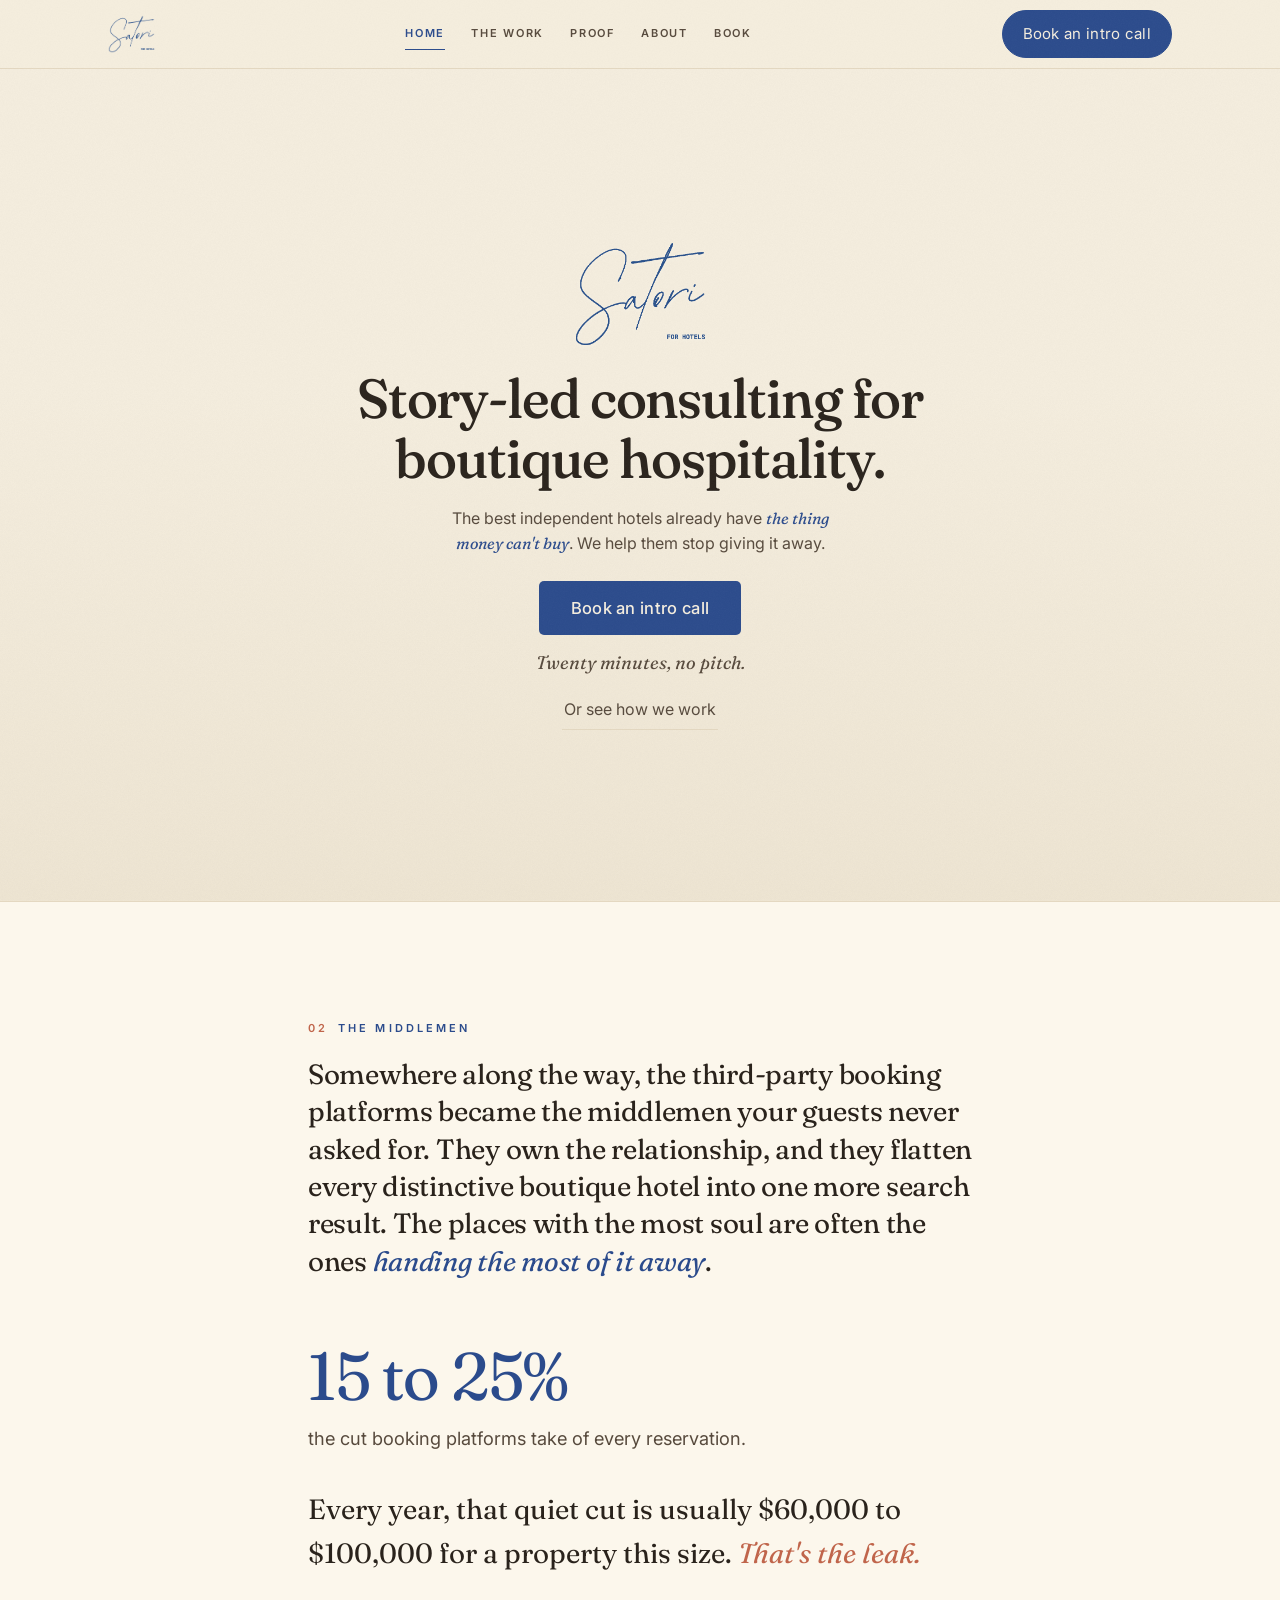
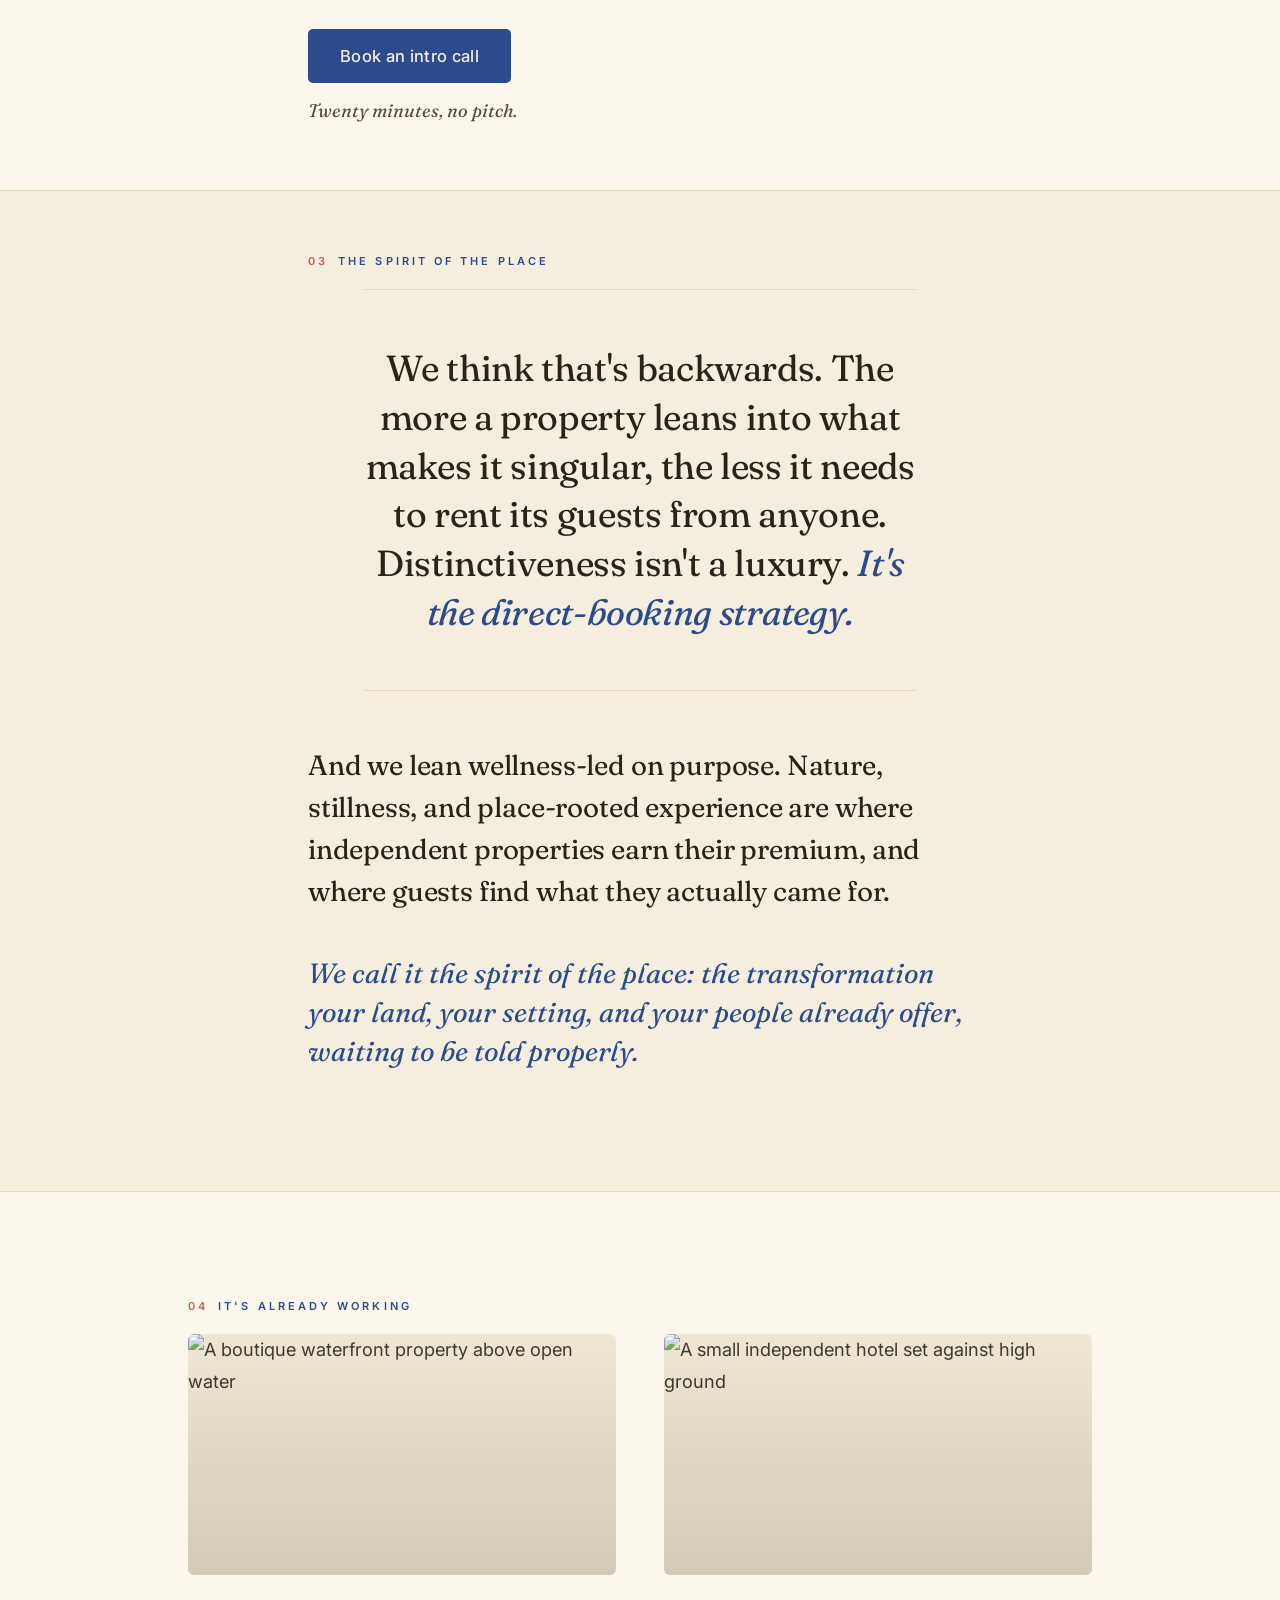
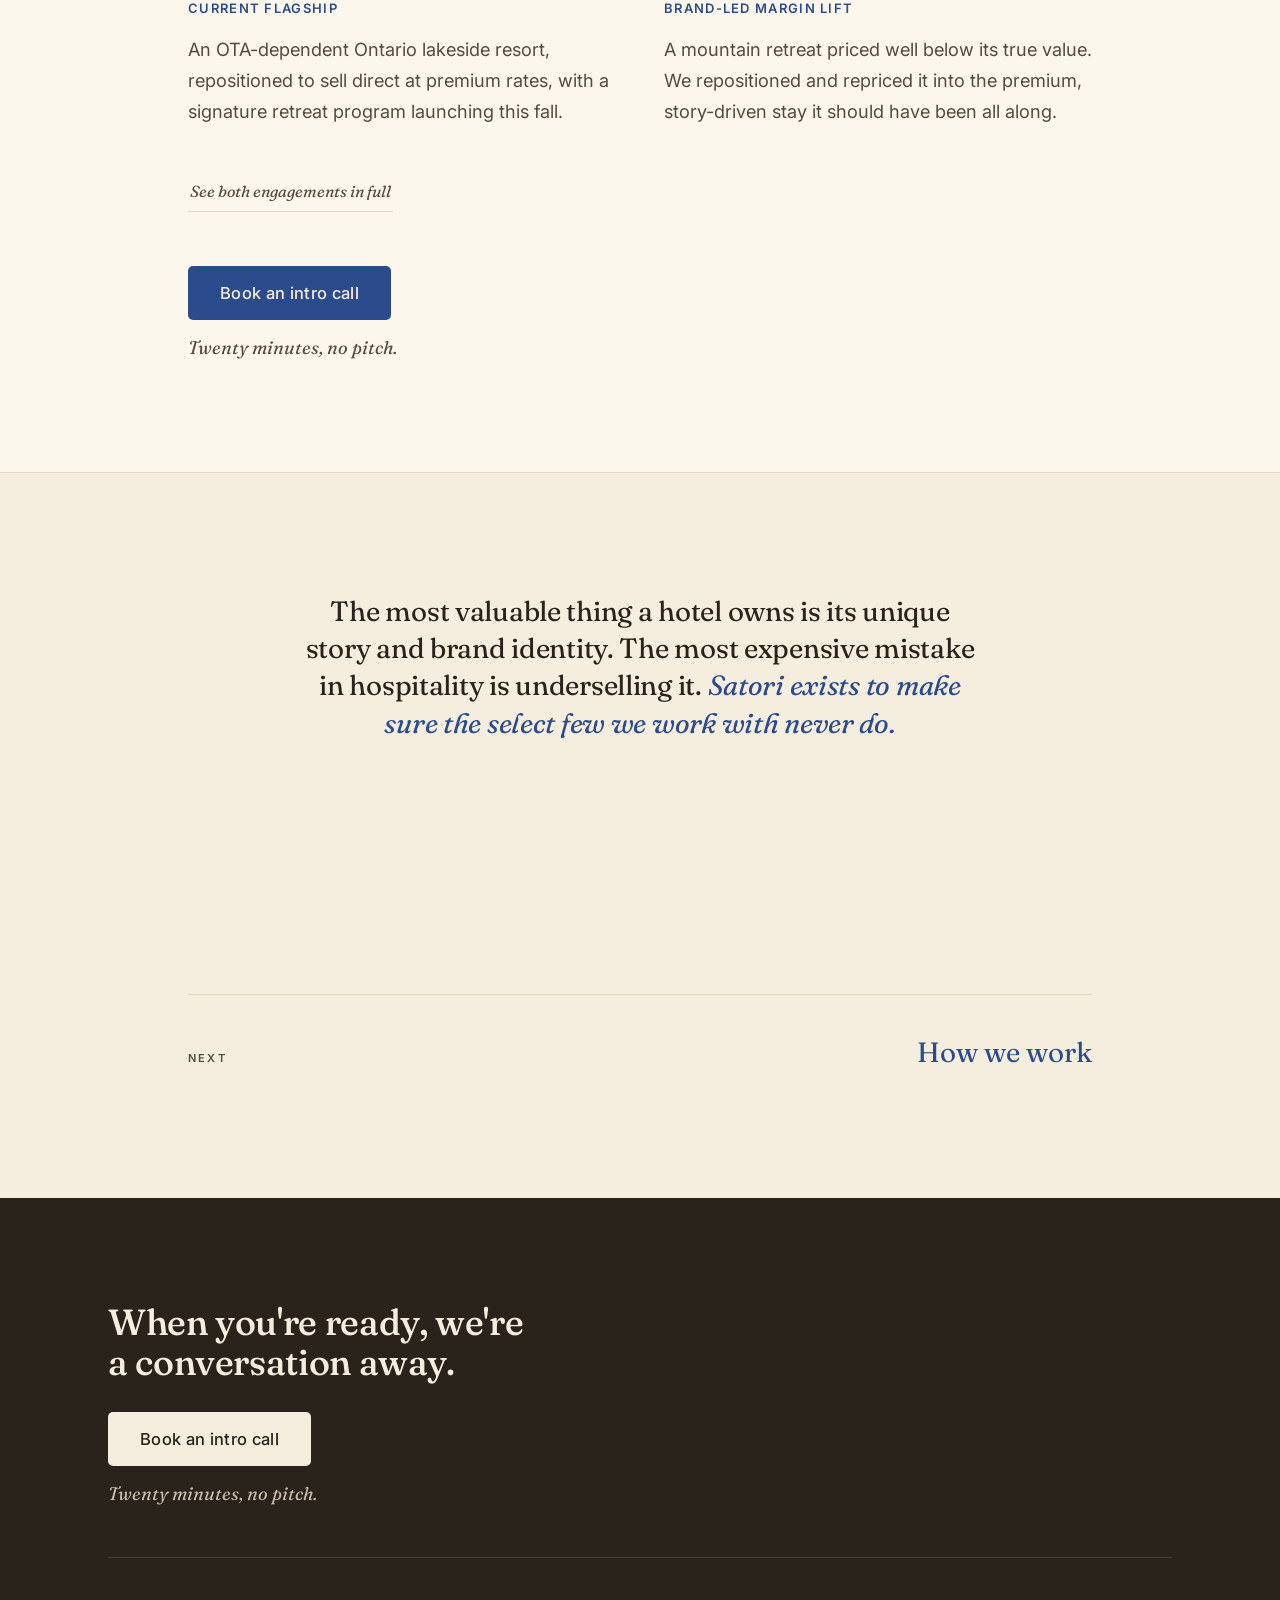
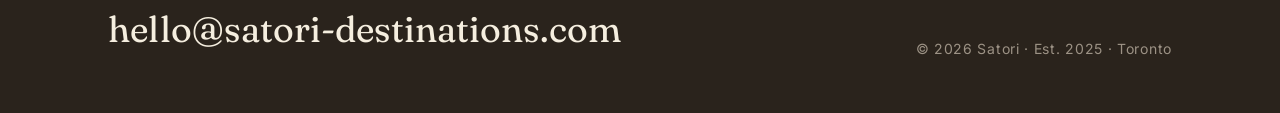
==== index.html @ 889cea32 "SEO: social preview card, sitemap, robots, structured data, real headings The site declared summary_" ====
<!doctype html>
<html lang="en">
<head>
  <meta charset="utf-8" />
  <meta name="viewport" content="width=device-width, initial-scale=1" />
  <title>Satori: Story-led consulting for boutique hospitality</title>
  <meta name="description" content="The best independent hotels already have the thing money can't buy. Satori helps them stop giving it away, and grow direct, higher-margin bookings." />

  <!-- Open Graph -->
  <meta property="og:type" content="website" />
  <meta property="og:title" content="Satori: Story-led consulting for boutique hospitality" />
  <meta property="og:description" content="The best independent hotels already have the thing money can't buy. Satori helps them stop giving it away, and grow direct, higher-margin bookings." />
  <meta property="og:url" content="https://satori-destinations.com/" />
  <meta property="og:site_name" content="Satori" />
  <meta name="twitter:card" content="summary_large_image" />
  <meta name="twitter:title" content="Satori: Story-led consulting for boutique hospitality" />
  <meta name="twitter:description" content="The best independent hotels already have the thing money can't buy. Satori helps them stop giving it away, and grow direct, higher-margin bookings." />
  <link rel="canonical" href="https://satori-destinations.com/" />
  <meta name="robots" content="index, follow, max-image-preview:large" />

  <!-- Social preview: 1200x630 branded card -->
  <meta property="og:image" content="https://satori-destinations.com/assets/og-image.png?v=fa0f5c3c" />
  <meta property="og:image:width" content="1200" />
  <meta property="og:image:height" content="630" />
  <meta property="og:image:alt" content="Satori, story-led consulting for boutique hospitality" />
  <meta property="og:locale" content="en_CA" />
  <meta name="twitter:image" content="https://satori-destinations.com/assets/og-image.png?v=fa0f5c3c" />

  <!-- Favicon: navy S on cream, matching the logo -->
  <link rel="icon" href="data:image/svg+xml,%3Csvg xmlns='http://www.w3.org/2000/svg' viewBox='0 0 64 64'%3E%3Crect width='64' height='64' rx='14' fill='%232B4B8C'/%3E%3Ctext x='32' y='46' font-family='Georgia,serif' font-size='42' font-weight='600' text-anchor='middle' fill='%23F6F1E7'%3ES%3C/text%3E%3C/svg%3E" />

  <link rel="preconnect" href="https://fonts.googleapis.com" />
  <link rel="preconnect" href="https://fonts.gstatic.com" crossorigin />
  <link rel="preconnect" href="https://images.unsplash.com" crossorigin />
  <link href="https://fonts.googleapis.com/css2?family=Fraunces:ital,opsz,wght,SOFT@0,9..144,400..600,0..100;1,9..144,400..500,0..100&family=Inter:wght@400;500;600&display=swap" rel="stylesheet" />
  <link rel="stylesheet" href="/assets/site.css?v=3f431ac6" />

  <script type="application/ld+json">{"@context":"https://schema.org","@type":"ProfessionalService","@id":"https://satori-destinations.com/#satori","name":"Satori","url":"https://satori-destinations.com/","email":"hello@satori-destinations.com","image":"https://satori-destinations.com/assets/og-image.png","logo":"https://satori-destinations.com/logo.png","description":"Story-led consulting for boutique hospitality. Satori helps independent hotels grow direct, higher-margin bookings and reduce dependence on third-party booking platforms.","foundingDate":"2025","address":{"@type":"PostalAddress","addressLocality":"Toronto","addressRegion":"ON","addressCountry":"CA"},"areaServed":{"@type":"Country","name":"Canada"},"knowsAbout":["direct booking strategy","hotel revenue management","boutique hotel brand positioning","wellness retreat programming","hospitality marketing"],"makesOffer":{"@type":"Offer","priceCurrency":"CAD","price":"3500","itemOffered":{"@type":"Service","name":"Satori Audit","description":"A working session that ends in a play-by-play, closing with two numbers: what booking platforms take each year, and the ceiling the property could reach."}}}</script>
</head>
<body class="home">

  <header>
    <div class="wrap header-inner">
      <a href="/" class="brand" aria-label="Satori, for hotels">
        <img src="/logo.png" alt="Satori"
             onerror="this.style.display='none'; this.nextElementSibling.style.display='inline';" />
        <span class="brand-fallback">Satori</span>
      </a>
      <nav class="site-nav" id="site-nav" aria-label="Sections">
        <a href="/" class="is-current">Home</a>
        <a href="/work/">The work</a>
        <a href="/proof/">Proof</a>
        <a href="/about/">About</a>
        <a href="/book/">Book</a>
      </nav>
      <div class="header-right">
        <button type="button" class="nav-toggle" id="nav-toggle" aria-expanded="false" aria-controls="site-nav">Menu</button>
        <a href="https://calendar.google.com/appointments/schedules/AcZssZ0ndSvzWlwPmbroOjTRY0KEPjkaPlGboBNWOEW8EKug4U16iPwtLyzB0hE8N6vVx075w9qA5UIP" class="pill">Book an intro call</a>
      </div>
    </div>
  </header>

  <main id="top">

    <!-- 01 · HERO: Recognition. Wordmark lives in the header only.
         The photograph is the ground the type sits on, veiled to stay atmospheric. -->
    <section class="hero hero--photo grain">
      <div class="wrap hero-inner">
        <div class="hero-logo">
          <img src="/logo.png" alt="Satori, for hotels, established 2025"
               onerror="this.style.display='none'; this.nextElementSibling.style.display='flex';" />
          <span class="hero-logo-fallback">
            <span class="name">Satori</span>
            <span class="sub">for hotels</span>
          </span>
        </div>
        <h1>Story-led consulting for boutique hospitality.</h1>
        <p class="subline">The best independent hotels already have <em>the thing money can't buy</em>. We help them stop giving it away.</p>
        <div class="hero-cta">
          <a href="https://calendar.google.com/appointments/schedules/AcZssZ0ndSvzWlwPmbroOjTRY0KEPjkaPlGboBNWOEW8EKug4U16iPwtLyzB0hE8N6vVx075w9qA5UIP" class="btn">Book an intro call</a>
          <span class="cta-note">Twenty minutes, no pitch.</span>
          <a href="/work/" class="textlink">Or see how we work</a>
        </div>
      </div>
    </section>

    <!-- 02 · THE PROBLEM -->
    <section class="band--ivory band--rule pad--open reveal">
      <div class="wrap measure">
        <h2 class="kicker"><span class="k-num" aria-hidden="true">02</span>The middlemen</h2>
        <p class="display-md">Somewhere along the way, the third-party booking platforms became the middlemen your guests never asked for. They own the relationship, and they flatten every distinctive boutique hotel into one more search result. The places with the most soul are often the ones <em>handing the most of it away</em>.</p>
        <div class="stat">
          <p class="stat-num">15 to 25%</p>
          <p class="stat-sub">the cut booking platforms take of every reservation.</p>
        </div>
        <p class="stat-close">Every year, that quiet cut is usually $60,000 to $100,000 for a property this size. <em>That's the leak.</em></p>
        <div class="cta-block">
          <a href="https://calendar.google.com/appointments/schedules/AcZssZ0ndSvzWlwPmbroOjTRY0KEPjkaPlGboBNWOEW8EKug4U16iPwtLyzB0hE8N6vVx075w9qA5UIP" class="btn">Book an intro call</a>
          <span class="cta-note">Twenty minutes, no pitch.</span>
        </div>
      </div>
    </section>

    <!-- 03 · THE BELIEF -->
    <section id="belief" class="band--parchment band--rule pad--turn reveal">
      <div class="wrap measure">
        <h2 class="kicker"><span class="k-num" aria-hidden="true">03</span>The spirit of the place</h2>
        <p class="display-md pull-quote">We think that's backwards. The more a property leans into what makes it singular, the less it needs to rent its guests from anyone. Distinctiveness isn't a luxury. <em>It's the direct-booking strategy.</em></p>
        <p class="prose-lead" style="margin-top: 54px;">And we lean wellness-led on purpose. Nature, stillness, and place-rooted experience are where independent properties earn their premium, and where guests find what they actually came for.</p>
        <p class="solo">We call it <em>the spirit of the place</em>: the transformation your land, your setting, and your people already offer, waiting to be told properly.</p>
      </div>
    </section>

    <!-- Proof teaser -->
    <section class="band--ivory band--rule pad reveal">
      <div class="wrap measure-wide">
        <h2 class="kicker"><span class="k-num" aria-hidden="true">04</span>It's already working</h2>
        <div class="case-grid">
          <figure>
            <div class="plate plate--wide">
          <img src="https://images.unsplash.com/photo-1693934304978-22274e6a3276?fm=jpg&q=68&auto=format&fit=crop&w=900" srcset="https://images.unsplash.com/photo-1693934304978-22274e6a3276?fm=jpg&q=68&auto=format&fit=crop&w=600 600w, https://images.unsplash.com/photo-1693934304978-22274e6a3276?fm=jpg&q=68&auto=format&fit=crop&w=900 900w, https://images.unsplash.com/photo-1693934304978-22274e6a3276?fm=jpg&q=68&auto=format&fit=crop&w=1400 1400w" sizes="(max-width: 860px) calc(100vw - 44px), 520px"
               alt="A boutique waterfront property above open water" loading="lazy" decoding="async" />
        </div>
            <figcaption>
              <p class="fig-label">Current flagship</p>
              <p class="proof-body">An OTA-dependent Ontario lakeside resort, repositioned to sell direct at premium rates, with a signature retreat program launching this fall.</p>
            </figcaption>
          </figure>
          <figure>
            <div class="plate plate--wide">
          <img src="https://images.unsplash.com/photo-1782137182731-e5ed85566adb?fm=jpg&q=68&auto=format&fit=crop&w=900" srcset="https://images.unsplash.com/photo-1782137182731-e5ed85566adb?fm=jpg&q=68&auto=format&fit=crop&w=600 600w, https://images.unsplash.com/photo-1782137182731-e5ed85566adb?fm=jpg&q=68&auto=format&fit=crop&w=900 900w, https://images.unsplash.com/photo-1782137182731-e5ed85566adb?fm=jpg&q=68&auto=format&fit=crop&w=1400 1400w" sizes="(max-width: 860px) calc(100vw - 44px), 520px"
               alt="A small independent hotel set against high ground" loading="lazy" decoding="async" />
        </div>
            <figcaption>
              <p class="fig-label">Brand-Led Margin Lift</p>
              <p class="proof-body">A mountain retreat priced well below its true value. We repositioned and repriced it into the premium, story-driven stay it should have been all along.</p>
            </figcaption>
          </figure>
        </div>
        <p class="proof-note"><a href="/proof/" class="textlink">See both engagements in full</a></p>
        <div class="cta-block">
          <a href="https://calendar.google.com/appointments/schedules/AcZssZ0ndSvzWlwPmbroOjTRY0KEPjkaPlGboBNWOEW8EKug4U16iPwtLyzB0hE8N6vVx075w9qA5UIP" class="btn">Book an intro call</a>
          <span class="cta-note">Twenty minutes, no pitch.</span>
        </div>
      </div>
    </section>

    <!-- 05 · CLOSE -->
    <section class="close band--parchment band--rule pad--beat reveal">
      <div class="wrap">
        <p class="display-md">The most valuable thing a hotel owns is its unique story and brand identity. The most expensive mistake in hospitality is underselling it. <em>Satori exists to make sure the select few we work with never do.</em></p>
      </div>
    </section>

    <section class="band--parchment pad--beat reveal">
      <div class="wrap measure-wide">
        <div class="next-up">
          <span class="nu-label">Next</span>
          <a href="/work/">How we work</a>
        </div>
      </div>
    </section>

  </main>

  <footer>
    <div class="wrap">
      <div class="footer-cta">
        <h2>When you're ready, we're a conversation away.</h2>
        <div class="footer-actions">
          <a href="https://calendar.google.com/appointments/schedules/AcZssZ0ndSvzWlwPmbroOjTRY0KEPjkaPlGboBNWOEW8EKug4U16iPwtLyzB0hE8N6vVx075w9qA5UIP" class="btn btn--light">Book an intro call</a>
          <span class="cta-note">Twenty minutes, no pitch.</span>
        </div>
      </div>
      <div class="footer-inner">
        <a href="mailto:hello@satori-destinations.com" class="footer-mail">hello@satori-destinations.com</a>
        <div class="footer-meta">&copy; 2026 Satori &middot; Est. 2025 &middot; Toronto</div>
      </div>
    </div>
  </footer>

  <script>
    // Directory: mobile panel toggle
    (function () {
      var header = document.querySelector('header');
      var toggle = document.getElementById('nav-toggle');
      var nav = document.getElementById('site-nav');
      if (!header || !toggle || !nav) return;
      function close() { header.classList.remove('nav-open'); toggle.setAttribute('aria-expanded', 'false'); }
      toggle.addEventListener('click', function () {
        var open = header.classList.toggle('nav-open');
        toggle.setAttribute('aria-expanded', open ? 'true' : 'false');
      });
      nav.addEventListener('click', function (e) { if (e.target.tagName === 'A') close(); });
      document.addEventListener('keydown', function (e) { if (e.key === 'Escape') close(); });
      window.addEventListener('resize', function () { if (window.innerWidth > 860) close(); });
    })();

    // Reveal-on-scroll (progressive enhancement; content shows without JS)
    (function () {
      var els = document.querySelectorAll('.reveal');
      if (!('IntersectionObserver' in window)) {
        els.forEach(function (el) { el.classList.add('in'); });
        return;
      }
      var io = new IntersectionObserver(function (entries) {
        entries.forEach(function (e) {
          if (e.isIntersecting) { e.target.classList.add('in'); io.unobserve(e.target); }
        });
      }, { threshold: 0.12 });
      els.forEach(function (el) { io.observe(el); });
    })();
  </script>

</body>
</html>
---- assets/site.css ----
:root {
  --cream: #F5EEDF;
  --cream-deep: #EEE5D2;
  --panel: #FCF7EC;
  --ink: #2A231C;
  --ink-soft: #574A3D;
  --navy: #2B4B8C;
  --navy-deep: #223C71;
  --navy-tint: #AEC0E6;
  --terracotta: #C0654B;
  --sage: #8C9A7E;
  --line: #E4D8C1;
  --maxw: 1120px;

  /* ---- Type scale: one ladder, fluid between mobile and desktop ----
     Every prose size on the site resolves to one of these. Small caps
     labels stay on the fixed micro sizes below the ladder. */
  --t-body:  clamp(1rem, 0.97rem + 0.17vw, 1.09rem);
  --t-lead:  clamp(1.06rem, 1.02rem + 0.20vw, 1.18rem);
  --t-2:     clamp(1.18rem, 1.10rem + 0.34vw, 1.38rem);
  --t-3:     clamp(1.32rem, 1.18rem + 0.60vw, 1.68rem);
  --t-4:     clamp(1.62rem, 1.35rem + 1.15vw, 2.30rem);
  --t-5:     clamp(2.10rem, 1.65rem + 2.30vw, 3.20rem);
  --t-stat:  clamp(2.6rem, 1.90rem + 3.40vw, 4.20rem);
  --t-micro: 11px;
  --t-small: clamp(0.90rem, 0.86rem + 0.18vw, 0.98rem);
}

* { box-sizing: border-box; }
html { scroll-behavior: smooth; }

body {
  margin: 0;
  background: var(--cream);
  color: var(--ink);
  font-family: "Inter", system-ui, -apple-system, sans-serif;
  font-size: var(--t-body);
  line-height: 1.72;
  -webkit-font-smoothing: antialiased;
  text-rendering: optimizeLegibility;
  overflow-x: hidden;
}

/* Faint paper grain over the whole page. Fixed = no repaint on scroll. */
body::before {
  content: "";
  position: fixed;
  inset: 0;
  z-index: 9998;
  pointer-events: none;
  opacity: 0.045;
  background-image: url("data:image/svg+xml,%3Csvg xmlns='http://www.w3.org/2000/svg' width='160' height='160'%3E%3Cfilter id='p'%3E%3CfeTurbulence type='fractalNoise' baseFrequency='0.82' numOctaves='2' stitchTiles='stitch'/%3E%3CfeColorMatrix type='saturate' values='0'/%3E%3C/filter%3E%3Crect width='100%25' height='100%25' filter='url(%23p)'/%3E%3C/svg%3E");
  background-size: 160px 160px;
}

h1, h2, h3 {
  font-family: "Fraunces", Georgia, "Times New Roman", serif;
  font-weight: 500;
  line-height: 1.1;
  letter-spacing: -0.01em;
  margin: 0;
  font-optical-sizing: auto;
  font-variation-settings: "SOFT" 44;
  text-wrap: balance;
}
p { margin: 0; text-wrap: pretty; }
a { color: inherit; }
em { font-style: italic; }

/* One consistent Fraunces voice: soft terminals + optical sizing everywhere the serif appears */
.display-md, .prose-lead, .band-title,
.lead-in, .proof-note, .pillar-num, .stat-num,
.brand-fallback, .hero-logo-fallback .name,
.footer-cta h2, .footer-mail, .hero .subline em,
.rhythm-q, .fit-col h3, .stamp-text {
  font-optical-sizing: auto;
  font-variation-settings: "SOFT" 44;
}

.wrap {
  width: 100%;
  max-width: var(--maxw);
  margin: 0 auto;
  padding: 0 28px;
}
/* narrow reading columns so it feels like a set page, not a dashboard */
.measure { max-width: 720px; margin: 0 auto; }
.measure-wide { max-width: 960px; margin: 0 auto; }

/* ---------- Header ---------- */
header {
  position: sticky;
  top: 0;
  z-index: 20;
  background: rgba(245, 238, 223, 0.85);
  backdrop-filter: saturate(140%) blur(8px);
  -webkit-backdrop-filter: saturate(140%) blur(8px);
  border-bottom: 1px solid var(--line);
}
.header-inner {
  display: flex;
  align-items: center;
  justify-content: space-between;
  gap: 16px;
  min-height: 68px;
  flex-wrap: wrap;
}
/* ---------- Site directory: quiet small caps, not a SaaS menu ---------- */
.site-nav { display: flex; align-items: center; gap: 26px; }
.site-nav a {
  font-family: "Inter", sans-serif;
  font-size: 11px;
  font-weight: 600;
  letter-spacing: 0.16em;
  text-transform: uppercase;
  color: var(--ink-soft);
  text-decoration: none;
  padding: 6px 0;
  border-bottom: 1px solid transparent;
  white-space: nowrap;
  transition: color 0.2s ease, border-color 0.2s ease;
}
.site-nav a:hover { color: var(--navy); }
.site-nav a.is-current { color: var(--navy); border-bottom-color: var(--navy); }
.site-nav a:focus-visible { outline: none; box-shadow: 0 0 0 2px var(--navy); border-radius: 2px; }

.nav-toggle {
  display: none;
  appearance: none;
  -webkit-appearance: none;
  background: transparent;
  border: 1px solid var(--line);
  border-radius: 999px;
  color: var(--ink-soft);
  font-family: "Inter", sans-serif;
  font-size: 11px;
  font-weight: 600;
  letter-spacing: 0.16em;
  text-transform: uppercase;
  padding: 9px 16px;
  cursor: pointer;
  transition: color 0.2s ease, border-color 0.2s ease;
}
.nav-toggle:hover { color: var(--navy); border-color: var(--navy); }
.nav-toggle:focus-visible { outline: none; box-shadow: 0 0 0 2px var(--navy); }

.header-right { display: flex; align-items: center; gap: 12px; }

.brand { display: inline-flex; align-items: center; text-decoration: none; line-height: 0; }
.brand img { height: 38px; width: auto; display: block; }
.brand-fallback {
  display: none;
  font-family: "Fraunces", Georgia, serif;
  font-style: italic;
  font-size: 25px;
  font-weight: 600;
  color: var(--navy);
}

/* ---------- Buttons / links ---------- */
.btn {
  display: inline-block;
  background: var(--navy);
  color: var(--cream);
  text-decoration: none;
  font-size: 16.5px;
  font-weight: 500;
  letter-spacing: 0.02em;
  padding: 16px 32px;
  min-height: 52px;
  line-height: 1.35;
  border-radius: 5px;
  transition: background 0.2s ease, transform 0.2s ease;
}
.btn:hover { background: var(--navy-deep); transform: translateY(-1px); }
.btn--light { background: var(--cream); color: var(--ink); }
.btn--light:hover { background: #FFFDF8; }

.textlink {
  display: inline-block;
  color: var(--ink-soft);
  text-decoration: none;
  font-size: 16px;
  border-bottom: 1px solid var(--line);
  padding: 6px 2px;
  transition: color 0.2s ease, border-color 0.2s ease;
}
.textlink:hover { color: var(--navy); border-color: var(--navy); }

.pill {
  background: var(--navy);
  border: 1px solid var(--navy);
  color: var(--cream);
  text-decoration: none;
  font-family: "Inter", sans-serif;
  font-size: 15px;
  letter-spacing: 0.02em;
  padding: 10px 20px;
  border-radius: 999px;
  transition: background 0.2s ease, border-color 0.2s ease;
}
.pill:hover { background: var(--navy-deep); border-color: var(--navy-deep); }

/* ---------- Repeated conversion block: one message, never varied ---------- */
.cta-block {
  margin-top: 54px;
  display: flex;
  flex-direction: column;
  align-items: flex-start;
  gap: 12px;
}
.cta-block--center { align-items: center; text-align: center; }
.cta-note {
  font-family: "Fraunces", Georgia, serif;
  font-style: italic;
  font-size: var(--t-body);
  color: var(--ink-soft);
}
.audit .cta-note, footer .cta-note { color: #C9BEAD; }

/* ---------- Bands: parchment and ivory alternate, sand hairline between ---------- */
section { position: relative; }
.band--parchment { background: var(--cream); }
.band--ivory { background: var(--panel); }
.band--rule { border-top: 1px solid var(--line); }

/* Slower pacing: every band breathes. */
.pad { padding: 108px 0; }
.pad--beat { padding: 120px 0; }
.pad--open { padding: 120px 0 64px; }
.pad--turn { padding: 64px 0 120px; }
.pad--airy { padding: 120px 0; }
#work, #proof, #audit, #belief, #rhythm, #fit, #who { scroll-margin-top: 84px; }

/* Small italic lead-ins that stitch beats together */
.lead-in {
  font-family: "Fraunces", Georgia, serif;
  font-style: italic;
  font-size: var(--t-2);
  color: var(--navy);
  margin-bottom: 30px;
}

/* Numbered kicker, letterspaced small caps */
.kicker {
  font-family: "Inter", sans-serif;
  font-size: 11px;
  font-weight: 600;
  letter-spacing: 0.28em;
  text-transform: uppercase;
  color: var(--navy);
  margin-bottom: 22px;
}
.kicker .k-num { color: var(--terracotta); margin-right: 10px; }

/* Serif band headings: bigger, more confident */
.band-title {
  font-family: "Fraunces", Georgia, serif;
  font-weight: 400;
  font-size: var(--t-4);
  line-height: 1.08;
  letter-spacing: -0.02em;
  margin-bottom: 40px;
}
.band-title em { font-style: italic; color: var(--navy); }

/* Big-number callout: the stat does the talking */
.stat { margin-top: 62px; }
.stat-num {
  font-family: "Fraunces", Georgia, serif;
  font-weight: 400;
  font-size: var(--t-stat);
  line-height: 1;
  letter-spacing: -0.02em;
  color: var(--navy);
}
.stat-sub {
  margin-top: 14px;
  font-size: var(--t-body);
  color: var(--ink-soft);
  max-width: 40ch;
}
.stat-close {
  margin-top: 34px;
  font-family: "Fraunces", Georgia, serif;
  font-size: var(--t-3);
  line-height: 1.55;
  color: var(--ink);
}
.stat-close em { font-style: italic; color: var(--terracotta); }

/* Centered pull quote with thin rules */
.pull-quote {
  font-size: var(--t-4);
  line-height: 1.35;
  text-align: center;
  max-width: 24ch;
  margin: 0 auto;
  padding: 54px 0;
  border-top: 1px solid var(--line);
  border-bottom: 1px solid var(--line);
}

/* Editorial display prose */
.display-md {
  font-family: "Fraunces", Georgia, serif;
  font-weight: 400;
  font-size: var(--t-3);
  line-height: 1.34;
  letter-spacing: -0.01em;
  color: var(--ink);
}
.prose-lead {
  font-family: "Fraunces", Georgia, serif;
  font-weight: 400;
  font-size: var(--t-3);
  line-height: 1.5;
  letter-spacing: -0.006em;
  color: var(--ink);
}
.display-md em, .prose-lead em { color: var(--navy); }
/* a single sentence allowed to sit alone */
.solo {
  margin-top: 42px;
  font-family: "Fraunces", Georgia, serif;
  font-style: italic;
  font-size: var(--t-3);
  line-height: 1.4;
  color: var(--navy);
}

/* ---------- Hero ---------- */
.hero {
  position: relative;
  overflow: hidden;
  text-align: center;
  background:
    radial-gradient(120% 90% at 76% 6%, rgba(43, 75, 140, 0.13) 0%, rgba(43, 75, 140, 0) 55%),
    radial-gradient(95% 80% at 10% 100%, rgba(140, 154, 126, 0.20) 0%, rgba(140, 154, 126, 0) 60%),
    radial-gradient(70% 60% at 90% 95%, rgba(192, 101, 75, 0.08) 0%, rgba(192, 101, 75, 0) 60%),
    linear-gradient(180deg, var(--cream) 0%, var(--cream-deep) 100%);
}
.grain::after {
  content: "";
  position: absolute;
  inset: 0;
  pointer-events: none;
  opacity: 0.5;
  mix-blend-mode: multiply;
  background-image: url("data:image/svg+xml,%3Csvg xmlns='http://www.w3.org/2000/svg' width='140' height='140'%3E%3Cfilter id='n'%3E%3CfeTurbulence type='fractalNoise' baseFrequency='0.9' numOctaves='2' stitchTiles='stitch'/%3E%3CfeColorMatrix type='saturate' values='0'/%3E%3C/filter%3E%3Crect width='100%25' height='100%25' filter='url(%23n)' opacity='0.045'/%3E%3C/svg%3E");
}
.hero-inner {
  position: relative;
  z-index: 2;
  padding: 92px 0 88px;
  max-width: 840px;
  margin: 0 auto;
}
.hero-logo { margin-bottom: 32px; }
.hero-logo img { display: block; margin: 0 auto; max-width: 272px; width: 62%; height: auto; }
.hero-logo-fallback { display: none; flex-direction: column; align-items: center; gap: 9px; }
.hero-logo-fallback .name {
  font-family: "Fraunces", Georgia, serif; font-style: italic; font-size: 44px;
  font-weight: 500; color: var(--navy); line-height: 1;
}
.hero-logo-fallback .sub {
  font-family: "Inter", sans-serif; font-size: 12px; font-weight: 600;
  letter-spacing: 0.28em; text-transform: uppercase; color: var(--navy);
}
.hero h1 {
  font-size: var(--t-5);
  font-weight: 500;
  letter-spacing: -0.02em;
}
.hero .subline {
  margin: 26px auto 0;
  max-width: 560px;
  font-size: var(--t-lead);
  line-height: 1.55;
  color: var(--ink-soft);
  text-wrap: balance;
}
.hero .subline em { font-family: "Fraunces", Georgia, serif; font-style: italic; color: var(--navy); }
.hero-cta {
  margin-top: 38px;
  display: flex;
  flex-direction: column;
  align-items: center;
  gap: 14px;
}
.hero-cta .textlink { margin-top: 4px; }

/* ---------- Pressed stamp: a hand-feeling detail ---------- */
.stamp {
  display: inline-flex;
  flex-direction: column;
  align-items: center;
  justify-content: center;
  width: 108px;
  height: 108px;
  border: 1px solid rgba(192, 101, 75, 0.45);
  border-radius: 50%;
  color: var(--terracotta);
  transform: rotate(-6deg);
  opacity: 0.85;
  flex: none;
}
.stamp::before {
  content: "";
  position: absolute;
  inset: 5px;
  border: 1px solid rgba(192, 101, 75, 0.28);
  border-radius: 50%;
}
.stamp-wrap { position: relative; display: inline-block; }
.stamp-text {
  font-family: "Fraunces", Georgia, serif;
  font-style: italic;
  font-size: var(--t-body);
  line-height: 1.15;
}
.stamp-sub {
  font-family: "Inter", sans-serif;
  font-size: 8.5px;
  font-weight: 600;
  letter-spacing: 0.22em;
  text-transform: uppercase;
  margin-top: 4px;
}

/* ---------- The work: pillars, not boxes ---------- */
.pillars { list-style: none; margin: 10px 0 0; padding: 0; }
.pillars li {
  display: grid;
  grid-template-columns: 2.6rem 1fr;
  gap: 4px 28px;
  padding: 38px 0;
  border-top: 1px solid var(--line);
}
.pillars li:last-child { border-bottom: 1px solid var(--line); }
.pillar-num {
  font-family: "Fraunces", serif;
  font-size: var(--t-lead);
  color: var(--navy);
  padding-top: 6px;
}
.pillar-body h3 { font-size: var(--t-2); margin-bottom: 12px; }
.pillar-body p { color: var(--ink-soft); font-size: var(--t-body); line-height: 1.72; }
/* the fourth, quieter card */
.pillars li.pillar--quiet .pillar-body h3 { color: var(--ink-soft); }
.pillars li.pillar--quiet .pillar-num { color: var(--ink-soft); }

/* ---------- Proof: one card, atmosphere not illustration ---------- */
.proof-grid {
  display: grid;
  grid-template-columns: 1fr 1fr;
  gap: 48px;
  align-items: start;
  margin-top: 14px;
}
.proof-grid figure { margin: 0; }
.proof-grid figcaption { margin-top: 22px; }
.texture {
  height: 300px;
  border-radius: 6px;
  overflow: hidden;
  position: relative;
  background:
    radial-gradient(80% 60% at 22% 18%, rgba(252, 247, 236, 0.92) 0%, rgba(252, 247, 236, 0) 60%),
    radial-gradient(70% 55% at 78% 30%, rgba(174, 192, 230, 0.55) 0%, rgba(174, 192, 230, 0) 62%),
    radial-gradient(90% 70% at 60% 92%, rgba(140, 154, 126, 0.42) 0%, rgba(140, 154, 126, 0) 66%),
    radial-gradient(60% 50% at 12% 88%, rgba(192, 101, 75, 0.22) 0%, rgba(192, 101, 75, 0) 62%),
    linear-gradient(168deg, var(--cream) 0%, var(--cream-deep) 58%, #E7DCC6 100%);
}
/* Second atmosphere: morning fog over higher ground, warmer and quieter */
.texture--fog {
  background:
    radial-gradient(85% 55% at 30% 12%, rgba(252, 247, 236, 0.95) 0%, rgba(252, 247, 236, 0) 58%),
    radial-gradient(75% 60% at 72% 26%, rgba(192, 101, 75, 0.26) 0%, rgba(192, 101, 75, 0) 62%),
    radial-gradient(95% 70% at 44% 96%, rgba(87, 74, 61, 0.30) 0%, rgba(87, 74, 61, 0) 68%),
    radial-gradient(60% 46% at 88% 78%, rgba(140, 154, 126, 0.30) 0%, rgba(140, 154, 126, 0) 64%),
    linear-gradient(172deg, #FBF6EC 0%, var(--cream-deep) 52%, #E3D7C0 100%);
}
.texture--fog::after {
  opacity: 0.42;
  background-image:
    repeating-linear-gradient(-1.5deg, rgba(255, 253, 248, 0.34) 0 3px, rgba(255, 253, 248, 0) 3px 30px);
}

/* woven linen tooth, drawn not photographed */
.texture::before {
  content: "";
  position: absolute;
  inset: 0;
  opacity: 0.20;
  background-image:
    repeating-linear-gradient(90deg, rgba(87,74,61,0.30) 0 1px, rgba(87,74,61,0) 1px 4px),
    repeating-linear-gradient(0deg, rgba(87,74,61,0.22) 0 1px, rgba(87,74,61,0) 1px 4px);
}
/* water light: slow horizontal bands */
.texture::after {
  content: "";
  position: absolute;
  inset: 0;
  opacity: 0.5;
  background-image:
    repeating-linear-gradient(2deg, rgba(255,253,248,0.30) 0 2px, rgba(255,253,248,0) 2px 22px);
  mix-blend-mode: soft-light;
}
.fig-label {
  font-size: 13px; font-weight: 600; letter-spacing: 0.1em; text-transform: uppercase;
  color: var(--navy); margin-bottom: 14px;
}
.proof-body { color: var(--ink-soft); font-size: var(--t-body); line-height: 1.72; }
.proof-body strong { color: var(--ink); font-weight: 600; }
.proof-note {
  margin-top: 44px;
  font-style: italic;
  color: var(--ink-soft);
  font-family: "Fraunces", serif;
  font-size: var(--t-body);
}

/* ---------- The rhythm: four quarters on one rule ---------- */
.rhythm {
  list-style: none;
  margin: 12px 0 0;
  padding: 0;
  display: grid;
  grid-template-columns: repeat(4, 1fr);
  gap: 0 32px;
}
.rhythm li {
  border-top: 1px solid var(--line);
  padding: 24px 0 0;
}
.rhythm-q {
  font-family: "Fraunces", Georgia, serif;
  font-size: var(--t-2);
  color: var(--navy);
  display: block;
  margin-bottom: 10px;
}
.rhythm-name {
  font-family: "Inter", sans-serif;
  font-size: 11px;
  font-weight: 600;
  letter-spacing: 0.2em;
  text-transform: uppercase;
  color: var(--terracotta);
  display: block;
  margin-bottom: 12px;
}
.rhythm li p { color: var(--ink-soft); font-size: var(--t-body); line-height: 1.6; }
.rhythm-close {
  margin-top: 52px;
  font-family: "Fraunces", Georgia, serif;
  font-size: var(--t-3);
  line-height: 1.5;
  color: var(--ink);
  max-width: 44ch;
}
.rhythm-close em { font-style: italic; color: var(--navy); }

/* ---------- Who we are ---------- */
.who-grid {
  display: grid;
  grid-template-columns: 1fr auto;
  gap: 48px;
  align-items: start;
}
.who-body p + p { margin-top: 26px; }

/* ---------- The fit: two columns ---------- */
.fit-cols {
  display: grid;
  grid-template-columns: 1fr 1fr;
  gap: 56px;
  margin-top: 12px;
}
.fit-col { border-top: 1px solid var(--line); padding-top: 26px; }
.fit-col h3 {
  font-family: "Fraunces", Georgia, serif;
  font-style: italic;
  font-weight: 400;
  font-size: var(--t-2);
  margin-bottom: 20px;
}
.fit-col--yes h3 { color: var(--navy); }
.fit-col--no h3 { color: var(--ink-soft); }
.fit-col ul { list-style: none; margin: 0; padding: 0; }
.fit-col li {
  color: var(--ink-soft);
  font-size: var(--t-body);
  line-height: 1.6;
  padding: 11px 0 11px 22px;
  position: relative;
}
.fit-col li::before {
  content: "";
  position: absolute;
  left: 0; top: 20px;
  width: 8px; height: 1px;
  background: var(--line);
}
.fit-col--yes li::before { background: var(--navy); }

/* ---------- The audit: a quiet dark plate, the invitation ---------- */
.audit { background: var(--ink); color: var(--cream); overflow: hidden; }
.audit .kicker { color: var(--navy-tint); }
.audit .kicker .k-num { color: var(--terracotta); }
.audit .band-title { color: var(--cream); }
.audit .band-title em { color: var(--navy-tint); }
.audit .body { color: #DBD1C1; font-size: var(--t-lead); line-height: 1.72; }
.audit .body em { color: var(--navy-tint); font-style: italic; }
.audit .body + .body { margin-top: 22px; }
.two-numbers { list-style: none; margin: 34px 0 0; padding: 0; display: grid; gap: 22px; }
.two-numbers li { border-left: 1px solid rgba(174, 192, 230, 0.35); padding-left: 22px; }
.tn-label {
  font-family: "Fraunces", Georgia, serif;
  font-style: italic;
  font-size: var(--t-2);
  color: var(--navy-tint);
  margin-bottom: 4px;
}
.tn-body { color: #DBD1C1; font-size: var(--t-body); line-height: 1.65; }
.audit-solo {
  margin-top: 34px;
  font-family: "Fraunces", Georgia, serif;
  font-style: italic;
  font-size: var(--t-3);
  color: var(--navy-tint);
}
.steps {
  list-style: none;
  margin: 48px 0 0;
  padding: 0;
  display: grid;
  grid-template-columns: repeat(3, 1fr);
}
.steps li {
  border-top: 1px solid rgba(174, 192, 230, 0.32);
  padding: 20px 28px 0 0;
}
.step-num {
  font-family: "Fraunces", Georgia, serif;
  font-size: var(--t-small);
  color: var(--navy-tint);
  display: block;
  margin-bottom: 10px;
}
.step-title {
  font-family: "Fraunces", Georgia, serif;
  font-size: var(--t-2);
  color: var(--cream);
  margin-bottom: 6px;
}
.step-sub { font-size: var(--t-small); color: #C9BEAD; }
.audit-note { margin-top: 26px; font-size: var(--t-small); color: #B4A996; font-style: italic; }

/* ---------- Close ---------- */
.close { text-align: center; }
.close .display-md { margin: 0 auto; max-width: 680px; }

/* ---------- Footer ---------- */
footer { background: var(--ink); color: var(--cream); padding: 104px 0 52px; }
.footer-cta { padding-bottom: 48px; margin-bottom: 40px; border-bottom: 1px solid rgba(233, 224, 208, 0.14); }
.footer-cta h2 { color: var(--cream); font-size: var(--t-4); max-width: 20ch; }
.footer-actions { margin-top: 30px; display: flex; flex-direction: column; align-items: flex-start; gap: 12px; }
.footer-inner { display: flex; justify-content: space-between; align-items: flex-end; gap: 40px; flex-wrap: wrap; }
.footer-mail {
  font-family: "Fraunces", serif; font-size: var(--t-4);
  color: var(--cream); text-decoration: none; transition: color 0.2s ease;
}
.footer-mail:hover { color: var(--navy-tint); }
.footer-meta { font-size: 14px; letter-spacing: 0.05em; color: #9C9285; text-align: right; }

/* ---------- Reveal on scroll (soft, slow, unhurried) ---------- */
.reveal {
  opacity: 0;
  transform: translateY(26px);
  transition: opacity 1.15s cubic-bezier(0.16, 1, 0.3, 1),
              transform 1.15s cubic-bezier(0.16, 1, 0.3, 1);
}
.reveal.in { opacity: 1; transform: none; }
.reveal .pillars li, .reveal .rhythm li {
  transform: translateY(16px);
  transition: transform 0.95s cubic-bezier(0.16, 1, 0.3, 1);
}
.reveal.in .pillars li, .reveal.in .rhythm li { transform: none; }
.reveal.in .pillars li:nth-child(2), .reveal.in .rhythm li:nth-child(2) { transition-delay: 0.08s; }
.reveal.in .pillars li:nth-child(3), .reveal.in .rhythm li:nth-child(3) { transition-delay: 0.16s; }
.reveal.in .pillars li:nth-child(4), .reveal.in .rhythm li:nth-child(4) { transition-delay: 0.24s; }

.hero-inner {
  opacity: 0;
  transform: translateY(16px);
  animation: heroIn 1.2s cubic-bezier(0.16, 1, 0.3, 1) 0.15s forwards;
}
@keyframes heroIn { to { opacity: 1; transform: none; } }

@media (prefers-reduced-motion: reduce) {
  .reveal, .reveal .pillars li, .reveal .rhythm li { opacity: 1; transform: none; transition: none; }
  .hero-inner { opacity: 1; transform: none; animation: none; }
  html { scroll-behavior: auto; }
}

/* ---------- Responsive ---------- */
@media (max-width: 860px) {
  /* Directory collapses into a panel under the sticky header */
  .nav-toggle { display: inline-block; }
  .site-nav {
    display: none;
    position: absolute;
    top: 100%;
    left: 0;
    right: 0;
    flex-direction: column;
    align-items: stretch;
    gap: 0;
    background: var(--panel);
    border-bottom: 1px solid var(--line);
    box-shadow: 0 18px 30px -24px rgba(42, 35, 28, 0.45);
    padding: 4px 0 8px;
  }
  header.nav-open .site-nav { display: flex; }
  .site-nav a {
    padding: 15px 28px;
    border-bottom: 1px solid var(--line);
    letter-spacing: 0.14em;
  }
  .site-nav a:last-child { border-bottom: 0; }
  .site-nav a.is-current { border-bottom-color: var(--line); background: rgba(43, 75, 140, 0.05); }

  .proof-grid { grid-template-columns: 1fr; gap: 44px; }
  .who-grid { grid-template-columns: 1fr; gap: 36px; }
  .fit-cols { grid-template-columns: 1fr; gap: 40px; }
  .rhythm { grid-template-columns: 1fr 1fr; gap: 0 32px; row-gap: 28px; }
  .pad { padding: 84px 0; }
  .pad--beat { padding: 92px 0; }
  .pad--open { padding: 92px 0 48px; }
  .pad--turn { padding: 48px 0 92px; }
  .pad--airy { padding: 92px 0; }
}

@media (max-width: 620px) {
  /* body size is fluid; no breakpoint override needed */
  .wrap { padding: 0 22px; }
  .pad { padding: 64px 0; }
  .pad--beat { padding: 72px 0; }
  .pad--open { padding: 72px 0 36px; }
  .pad--turn { padding: 36px 0 72px; }
  .pad--airy { padding: 72px 0; }

  .brand img { height: 32px; }
  .brand-fallback { font-size: 22px; }
  .pill { padding: 9px 15px; font-size: 14px; }

  .hero-inner { padding: 56px 0 54px; }
  .hero-logo { margin-bottom: 24px; }
  .hero-logo img { width: 56%; max-width: 190px; }
  .hero-logo-fallback .name { font-size: 36px; }
  .hero h1 { line-height: 1.14; }
  .hero .subline { margin-top: 20px; }

  .hero-cta { align-items: stretch; width: 100%; gap: 13px; margin-top: 30px; }
  .btn { display: block; width: 100%; text-align: center; padding: 17px 24px; font-size: 17px; }
  .hero-cta .textlink { text-align: center; align-self: center; }
  .cta-block { align-items: stretch; width: 100%; margin-top: 42px; }
  .cta-block .cta-note { text-align: center; }

  .band-title { margin-bottom: 30px; }
  .pillars li { grid-template-columns: 1fr; gap: 6px; padding: 28px 0; }
  .pillar-num { padding-top: 0; }

  /* Rhythm band must stay readable at 390px: one quarter per row */
  .rhythm { grid-template-columns: 1fr; row-gap: 0; }
  .rhythm li { padding: 22px 0 22px; }
  .rhythm-close { margin-top: 38px; }

  .fit-cols { gap: 34px; }
  .texture { height: 220px; }
  .stat { margin-top: 44px; }
  .stat-close { margin-top: 26px; }
  .pull-quote { max-width: 100%; padding: 38px 0; }
  .steps { grid-template-columns: 1fr; row-gap: 24px; margin-top: 36px; }
  .steps li { padding: 16px 0 0; }
  .two-numbers { gap: 18px; }

  footer { padding: 72px 0 40px; }
  .footer-cta { padding-bottom: 36px; margin-bottom: 32px; }
  .footer-actions { align-items: stretch; }
  .footer-actions .cta-note { text-align: center; }
  .footer-inner { flex-direction: column; align-items: flex-start; gap: 20px; }
  .footer-meta { text-align: left; }
  .footer-mail { word-break: break-word; }
}

@media (max-width: 380px) {
  .wrap { padding: 0 18px; }
  /* sizes are fluid */
}

/* ================================================================
   MULTI-PAGE ADDITIONS
   Five pages share this sheet: home, work, proof, about, book.
   ================================================================ */

/* Page hero: a shorter, quieter opener for interior pages */
.page-hero {
  position: relative;
  overflow: hidden;
  background:
    radial-gradient(110% 90% at 78% 8%, rgba(43, 75, 140, 0.12) 0%, rgba(43, 75, 140, 0) 58%),
    radial-gradient(90% 80% at 8% 100%, rgba(140, 154, 126, 0.18) 0%, rgba(140, 154, 126, 0) 62%),
    linear-gradient(180deg, var(--cream) 0%, var(--cream-deep) 100%);
}
.page-hero-inner { position: relative; z-index: 2; padding: 84px 0 76px; }
.page-hero h1 {
  font-size: var(--t-5);
  letter-spacing: -0.02em;
  max-width: 18ch;
}
.page-hero .subline {
  margin-top: 22px;
  max-width: 58ch;
  font-size: var(--t-lead);
  line-height: 1.6;
  color: var(--ink-soft);
}
.page-hero .subline em { font-family: "Fraunces", Georgia, serif; font-style: italic; color: var(--navy); }

/* Photography: framed like plates in a book, never full bleed */
.plate {
  position: relative;
  border-radius: 6px;
  overflow: hidden;
  background: var(--cream-deep);
}
.plate img {
  display: block;
  width: 100%;
  height: 100%;
  object-fit: cover;
  /* settle the stock into the brand palette rather than letting it shout */
  filter: saturate(0.82) contrast(0.96);
}
.plate--tall { aspect-ratio: 4 / 5; }
.plate--wide { aspect-ratio: 16 / 9; }
.plate--band { aspect-ratio: 21 / 9; }
.plate::after {
  content: "";
  position: absolute;
  inset: 0;
  pointer-events: none;
  background: linear-gradient(180deg, rgba(245, 238, 223, 0.10) 0%, rgba(42, 35, 28, 0.14) 100%);
}
.plate-caption {
  margin-top: 14px;
  font-size: var(--t-small);
  font-style: italic;
  font-family: "Fraunces", Georgia, serif;
  color: var(--ink-soft);
}

/* Atmosphere band: one wide plate sitting alone between sections */
.atmosphere { padding: 0 0 8px; }

/* Split: photograph beside prose */
.split {
  display: grid;
  grid-template-columns: 1fr 1fr;
  gap: 56px;
  align-items: center;
}
.split--reverse .split-media { order: 2; }

/* Proof cards with photography */
.case-grid { display: grid; grid-template-columns: 1fr 1fr; gap: 48px; align-items: start; margin-top: 14px; }
.case-grid figure { margin: 0; }
.case-grid figcaption { margin-top: 22px; }

/* Book page: the conversion surface */
.book-grid { display: grid; grid-template-columns: 1.15fr 1fr; gap: 64px; align-items: start; }
.book-panel {
  background: var(--panel);
  border: 1px solid var(--line);
  border-radius: 8px;
  padding: 38px 34px;
}
.book-panel h2 { font-size: var(--t-4); margin-bottom: 18px; }
.book-panel .cta-block { margin-top: 26px; }
.book-list { list-style: none; margin: 22px 0 0; padding: 0; }
.book-list li {
  position: relative;
  padding: 10px 0 10px 24px;
  color: var(--ink-soft);
  font-size: var(--t-body);
  line-height: 1.6;
}
.book-list li::before {
  content: "";
  position: absolute;
  left: 0; top: 20px;
  width: 9px; height: 1px;
  background: var(--navy);
}

/* Next-page pointer, so no page is a dead end */
.next-up {
  border-top: 1px solid var(--line);
  padding-top: 34px;
  margin-top: 12px;
  display: flex;
  align-items: baseline;
  justify-content: space-between;
  gap: 24px;
  flex-wrap: wrap;
}
.next-up .nu-label {
  font-family: "Inter", sans-serif;
  font-size: 11px; font-weight: 600; letter-spacing: 0.2em;
  text-transform: uppercase; color: var(--ink-soft);
}
.next-up a {
  font-family: "Fraunces", Georgia, serif;
  font-size: var(--t-3);
  color: var(--navy);
  text-decoration: none;
  border-bottom: 1px solid transparent;
  transition: border-color 0.2s ease;
}
.next-up a:hover { border-bottom-color: var(--navy); }

@media (max-width: 860px) {
  .split { grid-template-columns: 1fr; gap: 32px; }
  .split--reverse .split-media { order: 0; }
  .case-grid { grid-template-columns: 1fr; gap: 44px; }
  .book-grid { grid-template-columns: 1fr; gap: 40px; }
}

@media (max-width: 620px) {
  .page-hero-inner { padding: 56px 0 50px; }
  .book-panel { padding: 28px 22px; }
  .plate--band { aspect-ratio: 3 / 2; }
}

/* ---------- Home hero on a photographic ground ----------
   The photograph is atmosphere; a parchment veil keeps the type the subject
   and pulls the stock into the brand palette. */
.hero--photo {
  background-color: var(--cream);
  background-image:
    linear-gradient(180deg,
      rgba(245, 238, 223, 0.90) 0%,
      rgba(245, 238, 223, 0.78) 38%,
      rgba(238, 229, 210, 0.94) 100%),
    url("https://images.unsplash.com/photo-1596394516093-501ba68a0ba6?fm=jpg&q=62&w=1800&auto=format&fit=crop");
  background-size: cover;
  background-position: center 44%;
  background-repeat: no-repeat;
}
.hero--photo .hero-inner { padding: 132px 0 124px; }
.hero--photo h1 { text-shadow: 0 1px 0 rgba(252, 247, 236, 0.55); }

@media (max-width: 860px) {
  .hero--photo {
    background-image:
      linear-gradient(180deg,
        rgba(245, 238, 223, 0.93) 0%,
        rgba(245, 238, 223, 0.85) 40%,
        rgba(238, 229, 210, 0.96) 100%),
      url("https://images.unsplash.com/photo-1596394516093-501ba68a0ba6?fm=jpg&q=60&w=1000&auto=format&fit=crop");
  }
  .hero--photo .hero-inner { padding: 88px 0 82px; }
}
@media (max-width: 620px) {
  .hero--photo .hero-inner { padding: 64px 0 60px; }
}

/* ---------- Home hero wordmark ----------
   Reinstated over the photograph. Sized to introduce the page rather than
   compete with the headline, and it shrinks first on small screens. */
.hero--photo .hero-logo { margin-bottom: 30px; }
.hero--photo .hero-logo img {
  width: 46%;
  max-width: 208px;
  min-width: 132px;
  filter: drop-shadow(0 1px 2px rgba(252, 247, 236, 0.85));
}
.hero--photo .hero-logo-fallback .name { font-size: 38px; }

@media (max-width: 860px) {
  .hero--photo .hero-logo { margin-bottom: 24px; }
  .hero--photo .hero-logo img { width: 42%; max-width: 176px; }
}
@media (max-width: 620px) {
  .hero--photo .hero-logo { margin-bottom: 20px; }
  .hero--photo .hero-logo img { width: 52%; max-width: 158px; min-width: 116px; }
  .hero--photo .hero-logo-fallback .name { font-size: 31px; }
}
@media (max-width: 380px) {
  .hero--photo .hero-logo img { width: 56%; max-width: 140px; }
}

/* ---------- Mobile touch targets ----------
   Header wordmark, Menu button and Next links all measured under 40px tall
   at 390px. Padding brings each to the 44px minimum without moving anything. */
@media (max-width: 860px) {
  .brand { padding: 7px 0; line-height: 0; }
  .nav-toggle { padding: 15px 18px; }
  .next-up a { display: inline-block; padding: 9px 0; }
  .site-nav a { padding-top: 16px; padding-bottom: 16px; }
  .textlink { padding: 11px 2px; }
  .footer-mail { display: inline-block; padding: 8px 0; }
}

/* ---------- Desktop: the home hero fits in one screen ----------
   Wordmark, headline, subline and both calls to action sit within the
   viewport without scrolling. Sizes are capped against viewport height as
   well as width, so a short laptop screen shrinks the mark first. */
@media (min-width: 861px) {
  .hero--photo {
    min-height: calc(100vh - 68px);
    min-height: calc(100svh - 68px);
    display: flex;
    align-items: center;
  }
  .hero--photo .hero-inner {
    width: 100%;
    padding: clamp(24px, 4vh, 56px) 0;
  }
  .hero--photo .hero-logo { margin-bottom: clamp(12px, 2.2vh, 24px); }
  .hero--photo .hero-logo img {
    width: 32%;
    max-width: clamp(104px, 15vh, 150px);
    min-width: 96px;
  }
  .hero--photo h1 {
    font-size: clamp(1.95rem, min(4.3vw, 6.6vh), 3.5rem);
  }
  .hero--photo .subline {
    margin-top: clamp(12px, 1.9vh, 22px);
    font-size: clamp(1rem, 1.5vh, 1.14rem);
  }
  .hero--photo .hero-cta {
    margin-top: clamp(18px, 2.8vh, 32px);
    gap: clamp(8px, 1.3vh, 14px);
  }
  .hero--photo .hero-cta .textlink { margin-top: 0; }
}

/* ---------- Home reads one notch larger than the interior pages ---------- */
body.home {
  /* A single notch, not a different scale. Headline moments stay shared. */
  --t-body: clamp(1.04rem, 1.00rem + 0.19vw, 1.14rem);
  --t-lead: clamp(1.10rem, 1.05rem + 0.22vw, 1.24rem);
  --t-3:    clamp(1.38rem, 1.22rem + 0.65vw, 1.76rem);
}

/* The thesis line is the one mid-page moment allowed to go large.
   Needs both classes to beat .display-md, which is declared later. */
.display-md.pull-quote { font-size: var(--t-4); }
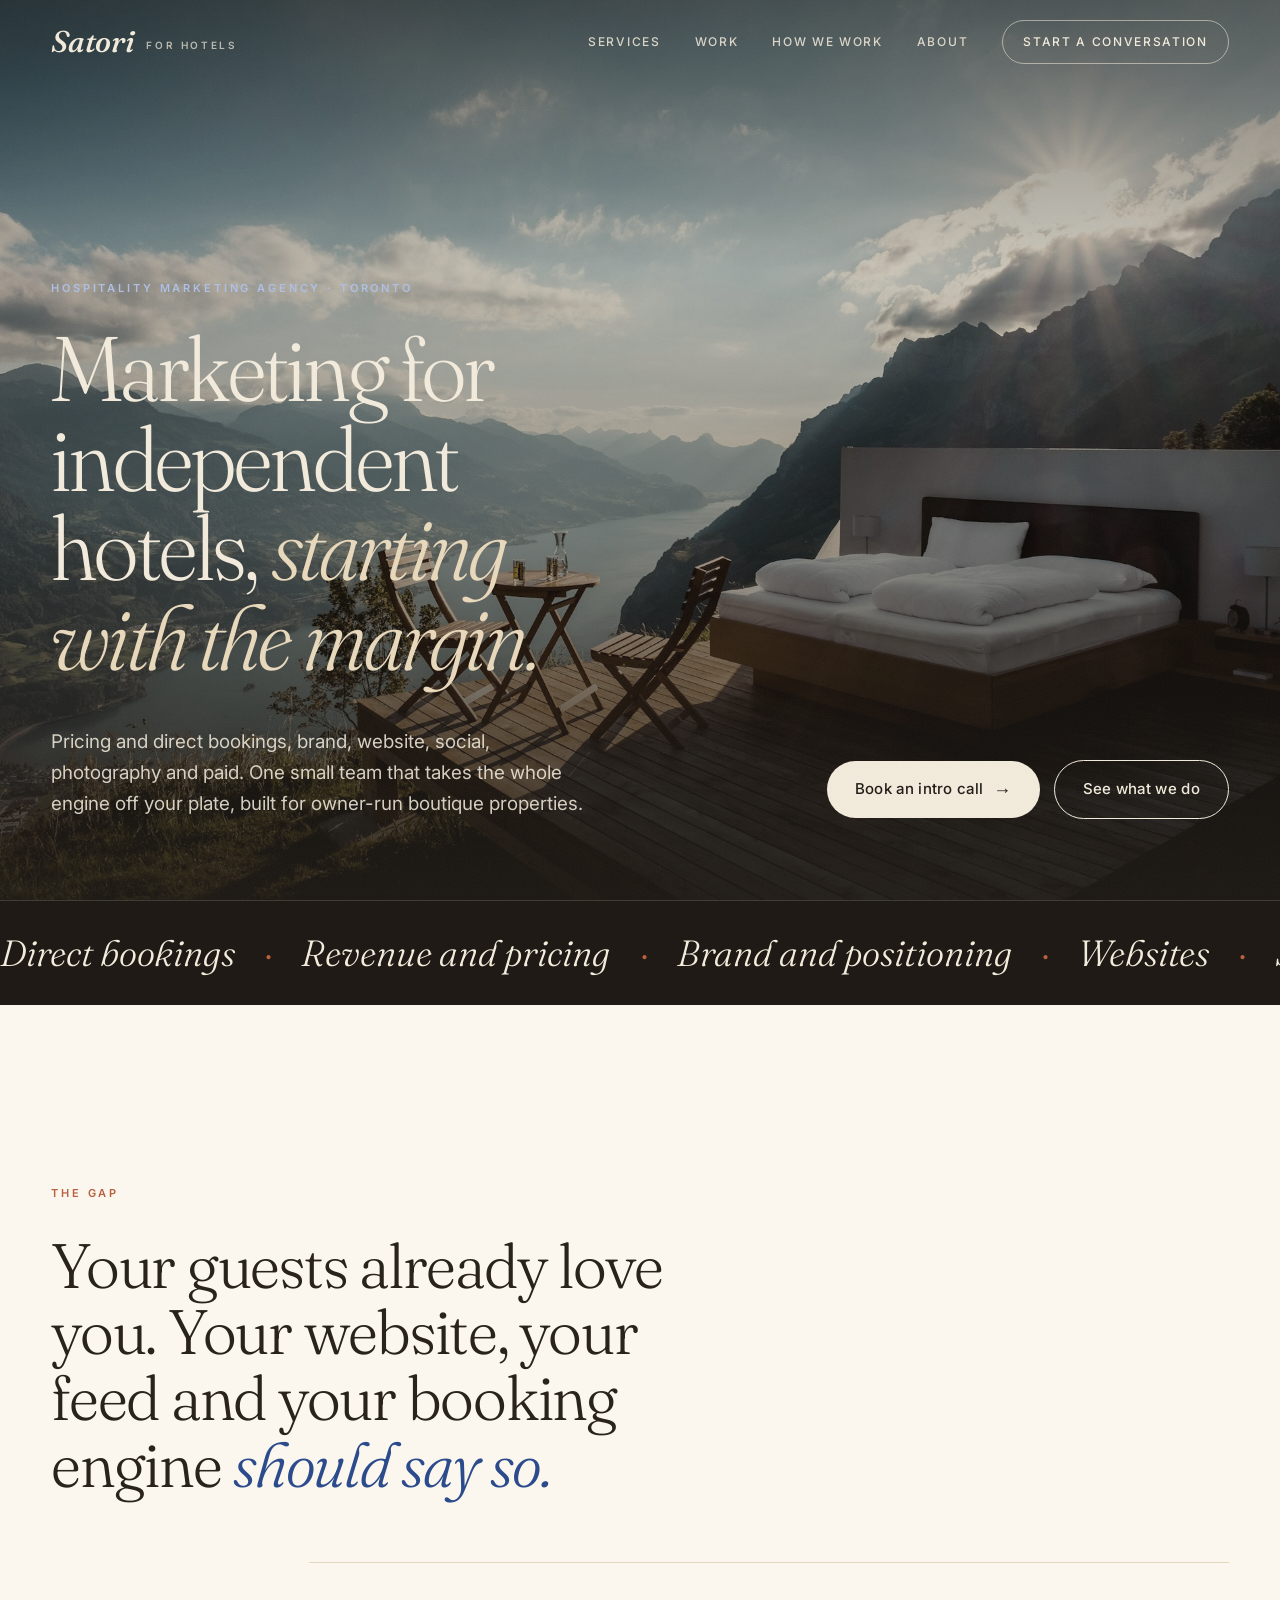
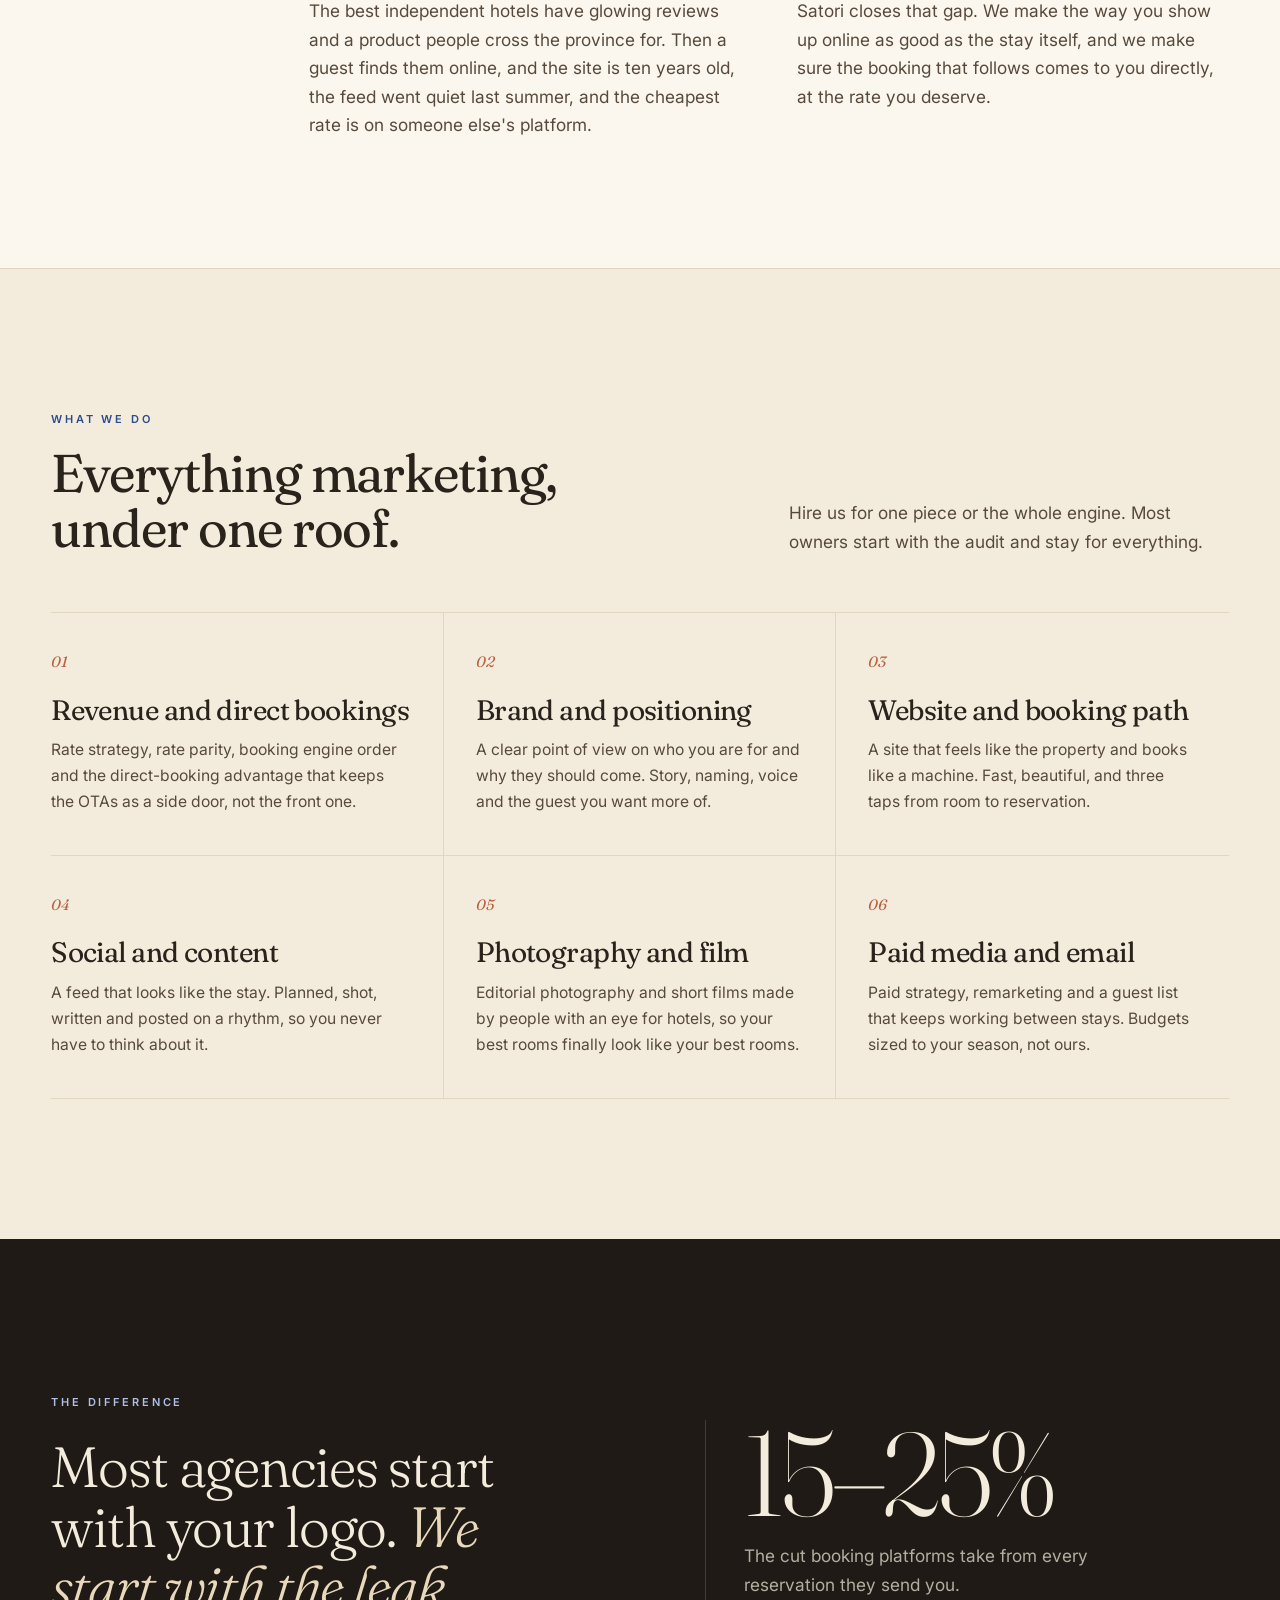
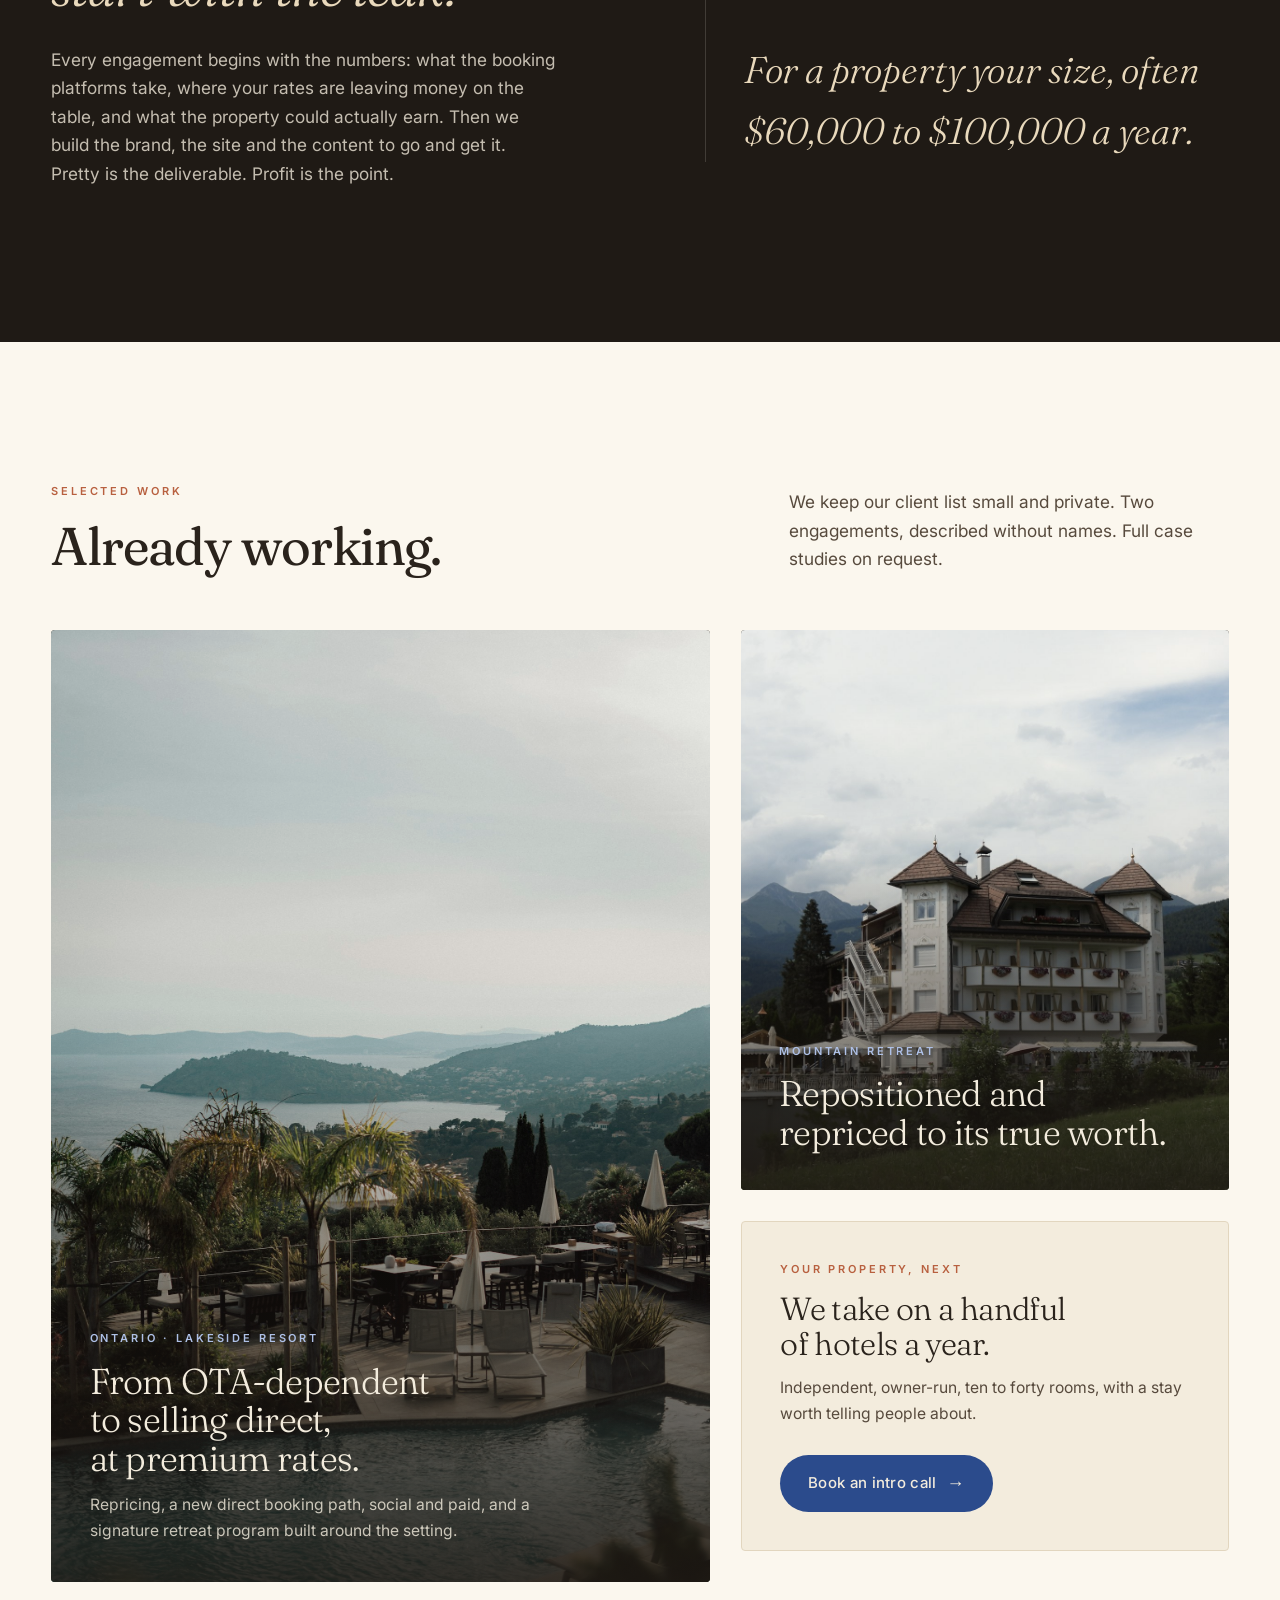
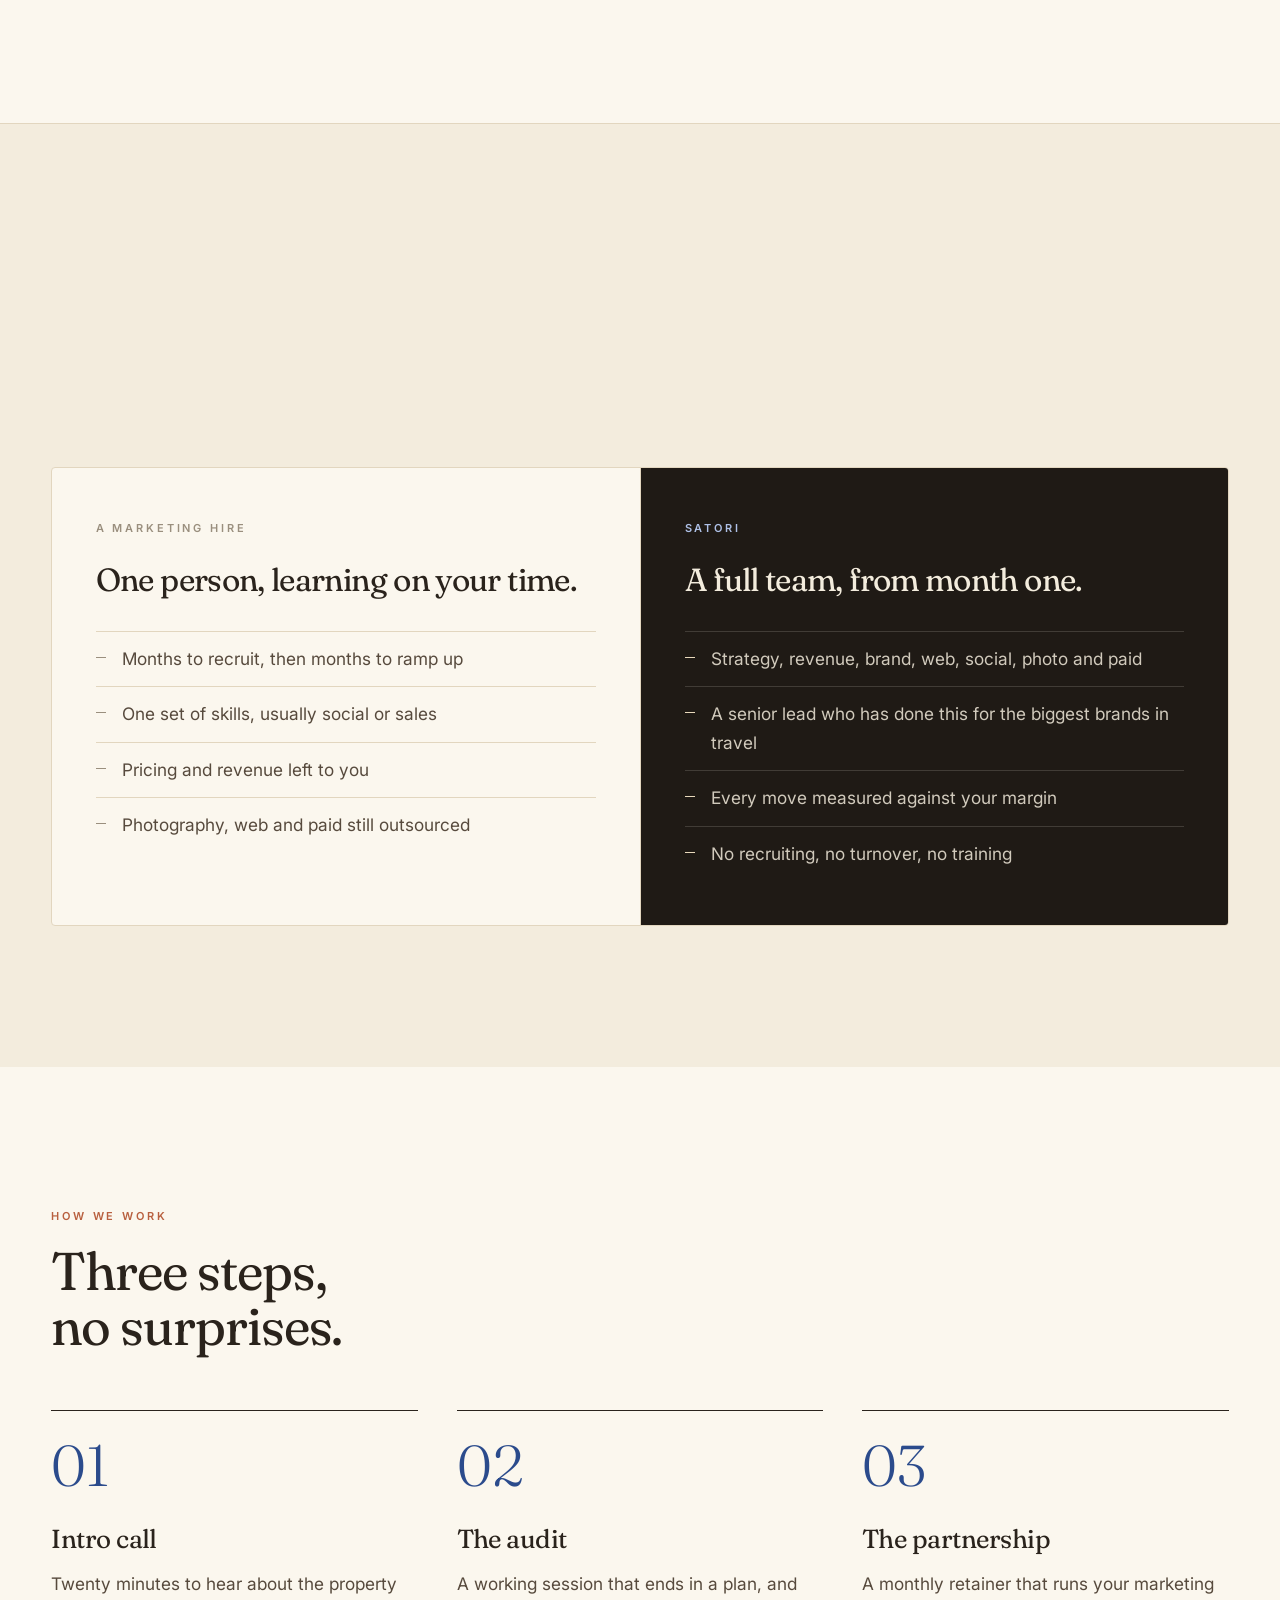
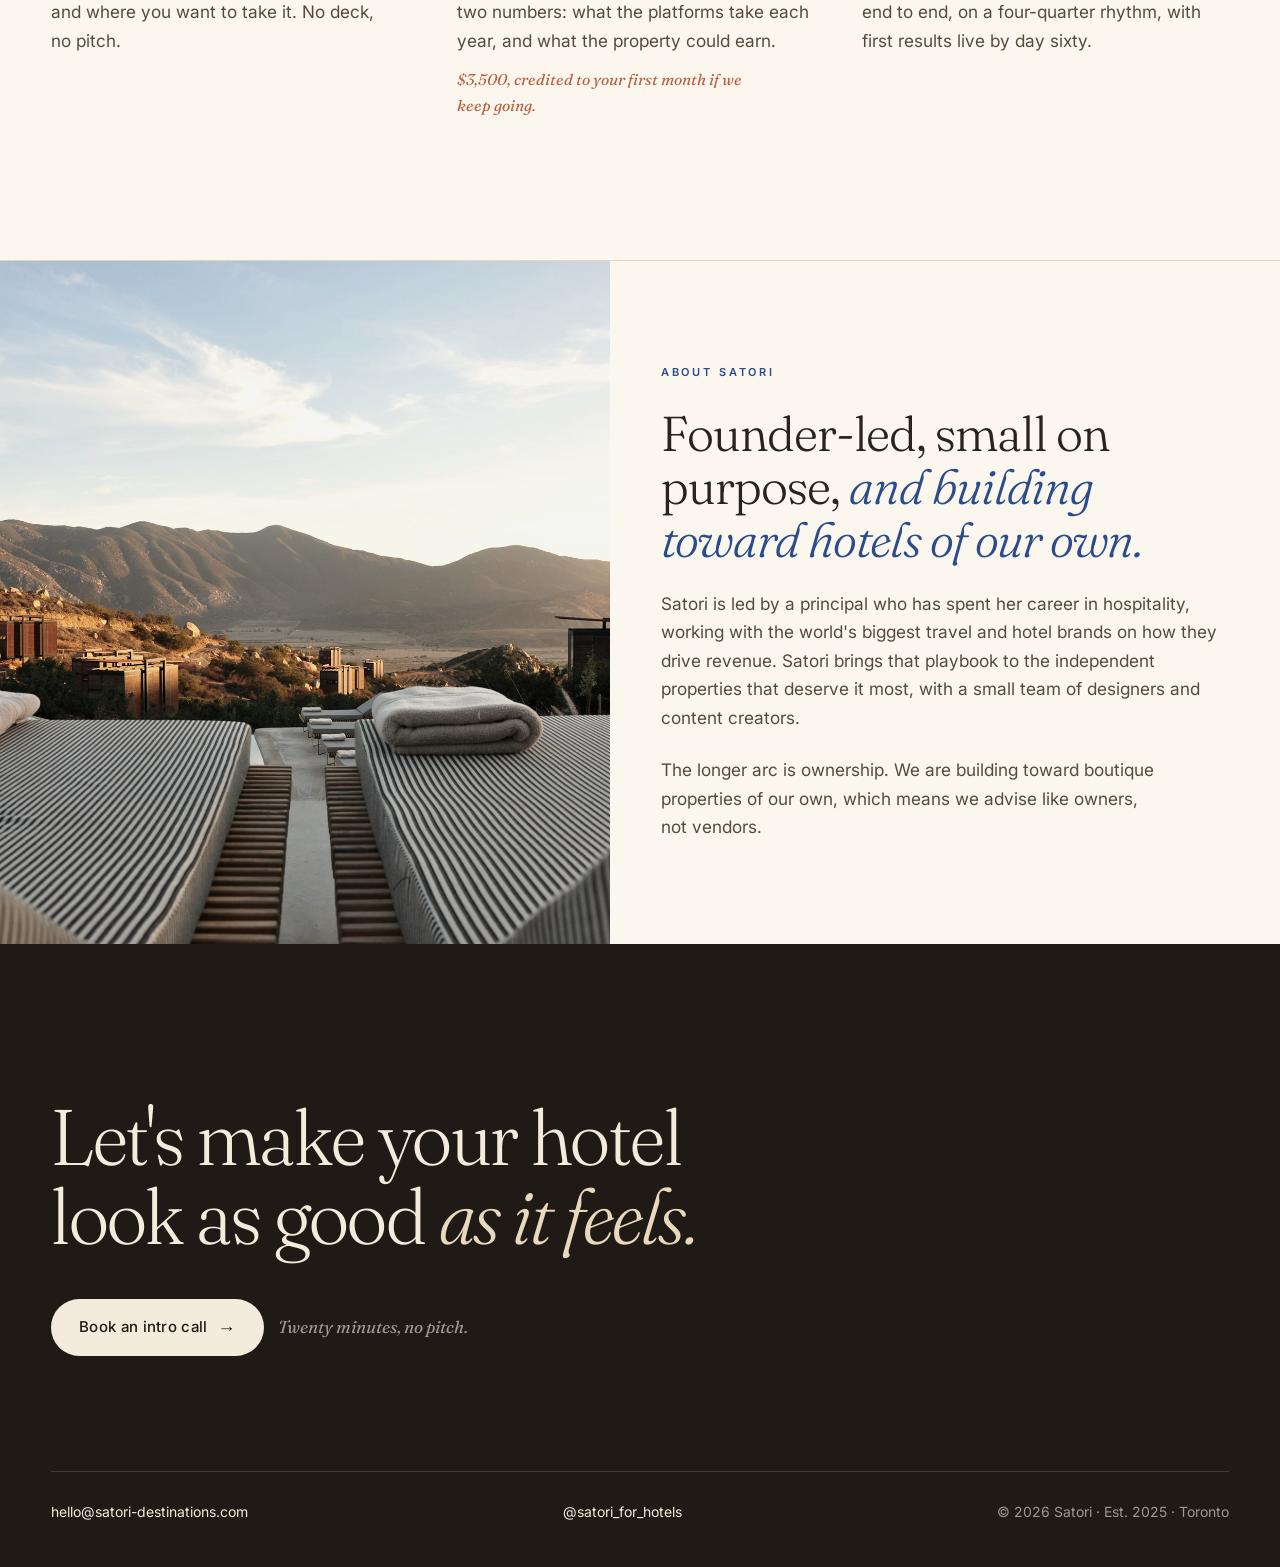
==== commit 7f85e35e: "Reposition as a hospitality marketing agency: new photo-led homepage, services across pages Co-Autho" ====
--- a/index.html
+++ b/index.html
@@ -3,160 +3,433 @@
 <head>
   <meta charset="utf-8" />
   <meta name="viewport" content="width=device-width, initial-scale=1" />
-  <title>Satori: Story-led consulting for boutique hospitality</title>
-  <meta name="description" content="The best independent hotels already have the thing money can't buy. Satori helps them stop giving it away, and grow direct, higher-margin bookings." />
-
-  <!-- Open Graph -->
+  <title>Satori: A hospitality marketing agency for independent hotels</title>
+  <meta name="description" content="Satori is a hospitality marketing agency for independent boutique hotels. Pricing and direct bookings, brand, website, social, photography and paid, starting with your margin." />
   <meta property="og:type" content="website" />
-  <meta property="og:title" content="Satori: Story-led consulting for boutique hospitality" />
-  <meta property="og:description" content="The best independent hotels already have the thing money can't buy. Satori helps them stop giving it away, and grow direct, higher-margin bookings." />
+  <meta property="og:title" content="Satori: A hospitality marketing agency for independent hotels" />
+  <meta property="og:description" content="Pricing and direct bookings, brand, website, social, photography and paid, for independent boutique hotels. Starting with your margin." />
   <meta property="og:url" content="https://satori-destinations.com/" />
   <meta property="og:site_name" content="Satori" />
-  <meta name="twitter:card" content="summary_large_image" />
-  <meta name="twitter:title" content="Satori: Story-led consulting for boutique hospitality" />
-  <meta name="twitter:description" content="The best independent hotels already have the thing money can't buy. Satori helps them stop giving it away, and grow direct, higher-margin bookings." />
-  <link rel="canonical" href="https://satori-destinations.com/" />
-  <meta name="robots" content="index, follow, max-image-preview:large" />
-
-  <!-- Social preview: 1200x630 branded card -->
+  <meta property="og:locale" content="en_CA" />
   <meta property="og:image" content="https://satori-destinations.com/assets/og-image.png?v=fa0f5c3c" />
   <meta property="og:image:width" content="1200" />
   <meta property="og:image:height" content="630" />
-  <meta property="og:image:alt" content="Satori, story-led consulting for boutique hospitality" />
-  <meta property="og:locale" content="en_CA" />
+  <meta property="og:image:alt" content="Satori, a hospitality marketing agency for independent hotels" />
+  <meta name="twitter:card" content="summary_large_image" />
+  <meta name="twitter:title" content="Satori: A hospitality marketing agency for independent hotels" />
+  <meta name="twitter:description" content="Pricing and direct bookings, brand, website, social, photography and paid, for independent boutique hotels. Starting with your margin." />
   <meta name="twitter:image" content="https://satori-destinations.com/assets/og-image.png?v=fa0f5c3c" />
-
-  <!-- Favicon: navy S on cream, matching the logo -->
+  <link rel="canonical" href="https://satori-destinations.com/" />
+  <meta name="robots" content="index, follow, max-image-preview:large" />
   <link rel="icon" href="data:image/svg+xml,%3Csvg xmlns='http://www.w3.org/2000/svg' viewBox='0 0 64 64'%3E%3Crect width='64' height='64' rx='14' fill='%232B4B8C'/%3E%3Ctext x='32' y='46' font-family='Georgia,serif' font-size='42' font-weight='600' text-anchor='middle' fill='%23F6F1E7'%3ES%3C/text%3E%3C/svg%3E" />
-
   <link rel="preconnect" href="https://fonts.googleapis.com" />
   <link rel="preconnect" href="https://fonts.gstatic.com" crossorigin />
-  <link rel="preconnect" href="https://images.unsplash.com" crossorigin />
-  <link href="https://fonts.googleapis.com/css2?family=Fraunces:ital,opsz,wght,SOFT@0,9..144,400..600,0..100;1,9..144,400..500,0..100&family=Inter:wght@400;500;600&display=swap" rel="stylesheet" />
-  <link rel="stylesheet" href="/assets/site.css?v=3f431ac6" />
-
-  <script type="application/ld+json">{"@context":"https://schema.org","@type":"ProfessionalService","@id":"https://satori-destinations.com/#satori","name":"Satori","url":"https://satori-destinations.com/","email":"hello@satori-destinations.com","image":"https://satori-destinations.com/assets/og-image.png","logo":"https://satori-destinations.com/logo.png","description":"Story-led consulting for boutique hospitality. Satori helps independent hotels grow direct, higher-margin bookings and reduce dependence on third-party booking platforms.","foundingDate":"2025","address":{"@type":"PostalAddress","addressLocality":"Toronto","addressRegion":"ON","addressCountry":"CA"},"areaServed":{"@type":"Country","name":"Canada"},"knowsAbout":["direct booking strategy","hotel revenue management","boutique hotel brand positioning","wellness retreat programming","hospitality marketing"],"makesOffer":{"@type":"Offer","priceCurrency":"CAD","price":"3500","itemOffered":{"@type":"Service","name":"Satori Audit","description":"A working session that ends in a play-by-play, closing with two numbers: what booking platforms take each year, and the ceiling the property could reach."}}}</script>
+  <link href="https://fonts.googleapis.com/css2?family=Fraunces:ital,opsz,wght,SOFT@0,9..144,300..600,0..100;1,9..144,300..500,0..100&family=Inter:wght@400;500;600&display=swap" rel="stylesheet" />
+  <script type="application/ld+json">{"@context":"https://schema.org","@type":"ProfessionalService","@id":"https://satori-destinations.com/#satori","name":"Satori","url":"https://satori-destinations.com/","email":"hello@satori-destinations.com","image":"https://satori-destinations.com/assets/og-image.png","logo":"https://satori-destinations.com/logo.png","description":"A hospitality marketing agency for independent boutique hotels: pricing and direct bookings, brand, website, social, photography and paid media.","foundingDate":"2025","address":{"@type":"PostalAddress","addressLocality":"Toronto","addressRegion":"ON","addressCountry":"CA"},"areaServed":{"@type":"Country","name":"Canada"},"knowsAbout":["hotel website design","hotel social media","hotel photography","direct booking strategy","hotel revenue management","boutique hotel brand positioning","wellness retreat programming","hospitality marketing"],"makesOffer":{"@type":"Offer","priceCurrency":"CAD","price":"3500","itemOffered":{"@type":"Service","name":"Satori Audit","description":"A working session that ends in a play-by-play, closing with two numbers: what booking platforms take each year, and the ceiling the property could reach."}}}</script>
+  <style>
+    :root {
+      --ink: #1F1A15;
+      --ink-2: #2A231C;
+      --cream: #F3ECDD;
+      --paper: #FBF7EE;
+      --soft: #574A3D;
+      --mute: #9A8F7E;
+      --navy: #2B4B8C;
+      --navy-tint: #AEC0E6;
+      --terracotta: #B8603F;
+      --line: #E2D6BF;
+      --line-dark: rgba(243, 236, 221, 0.16);
+      --maxw: 1280px;
+      --pad: clamp(20px, 4vw, 56px);
+    }
+    * { box-sizing: border-box; }
+    html { scroll-behavior: smooth; }
+    body {
+      margin: 0; background: var(--paper); color: var(--ink-2);
+      font-family: "Inter", system-ui, sans-serif; font-size: clamp(1rem, .97rem + .17vw, 1.08rem);
+      line-height: 1.65; -webkit-font-smoothing: antialiased; overflow-x: hidden;
+    }
+    body::before {
+      content: ""; position: fixed; inset: 0; z-index: 50; pointer-events: none; opacity: .05;
+      background-image: url("data:image/svg+xml,%3Csvg xmlns='http://www.w3.org/2000/svg' width='160' height='160'%3E%3Cfilter id='p'%3E%3CfeTurbulence type='fractalNoise' baseFrequency='0.82' numOctaves='2' stitchTiles='stitch'/%3E%3CfeColorMatrix type='saturate' values='0'/%3E%3C/filter%3E%3Crect width='100%25' height='100%25' filter='url(%23p)'/%3E%3C/svg%3E");
+    }
+    h1, h2, h3, .serif {
+      font-family: "Fraunces", Georgia, serif; font-weight: 400; margin: 0;
+      font-optical-sizing: auto; font-variation-settings: "SOFT" 40; letter-spacing: -0.02em; text-wrap: balance;
+    }
+    p { margin: 0; text-wrap: pretty; }
+    a { color: inherit; }
+    em { font-style: italic; }
+    img { display: block; max-width: 100%; }
+    .wrap { max-width: var(--maxw); margin: 0 auto; padding: 0 var(--pad); }
+    .label {
+      font-size: 11px; font-weight: 600; letter-spacing: .26em; text-transform: uppercase;
+    }
+    .film { filter: saturate(.78) contrast(1.04) sepia(.12) brightness(.96); }
+
+    /* Header */
+    .top {
+      position: absolute; top: 0; left: 0; right: 0; z-index: 10; color: var(--cream);
+    }
+    .top-inner { display: flex; align-items: center; justify-content: space-between; gap: 24px; min-height: 84px; }
+    .mark { font-family: "Fraunces", serif; font-style: italic; font-weight: 500; font-size: 30px; text-decoration: none; letter-spacing: -.01em; }
+    .mark small { font-family: "Inter", sans-serif; font-style: normal; font-size: 10px; font-weight: 600; letter-spacing: .26em; text-transform: uppercase; margin-left: 12px; opacity: .7; vertical-align: middle; }
+    .nav { display: flex; gap: 34px; align-items: center; }
+    .nav a { font-size: 12px; font-weight: 500; letter-spacing: .14em; text-transform: uppercase; text-decoration: none; opacity: .85; }
+    .nav a:hover { opacity: 1; }
+    .nav .cta { opacity: 1; border: 1px solid rgba(243,236,221,.55); border-radius: 999px; padding: 11px 20px; }
+    .nav .cta:hover { background: var(--cream); color: var(--ink); }
+
+    /* Hero */
+    .hero { position: relative; min-height: 100svh; color: var(--cream); display: flex; align-items: flex-end; overflow: hidden; background: var(--ink); }
+    .hero > img { position: absolute; inset: 0; width: 100%; height: 100%; object-fit: cover; object-position: center 45%; }
+    .hero::after {
+      content: ""; position: absolute; inset: 0;
+      background: linear-gradient(180deg, rgba(31,26,21,.55) 0%, rgba(31,26,21,.15) 30%, rgba(31,26,21,.35) 60%, rgba(31,26,21,.88) 100%);
+    }
+    .hero-inner { position: relative; z-index: 2; width: 100%; padding-bottom: clamp(48px, 9vh, 104px); padding-top: 140px; }
+    .hero .label { color: var(--navy-tint); margin-bottom: 26px; display: block; }
+    .hero h1 { font-size: clamp(2.6rem, 1.4rem + 5.4vw, 6.4rem); line-height: .98; max-width: 14ch; font-weight: 300; }
+    .hero h1 em { font-weight: 300; color: #E9D9BC; }
+    .hero-foot { display: flex; justify-content: space-between; align-items: flex-end; gap: 40px; margin-top: 44px; flex-wrap: wrap; }
+    .hero-foot p { max-width: 46ch; color: rgba(243,236,221,.86); font-size: clamp(1.02rem, .98rem + .25vw, 1.18rem); }
+    .btns { display: flex; gap: 14px; flex-wrap: wrap; align-items: center; }
+    .btn {
+      display: inline-flex; align-items: center; gap: 10px; text-decoration: none; font-weight: 500; font-size: 15px;
+      letter-spacing: .02em; padding: 16px 28px; border-radius: 999px; background: var(--cream); color: var(--ink);
+      transition: transform .2s ease, background .2s ease;
+    }
+    .btn:hover { transform: translateY(-1px); background: #fff; }
+    .btn--ghost { background: transparent; color: inherit; border: 1px solid currentColor; }
+    .btn--ghost:hover { background: rgba(255,255,255,.08); }
+    .btn--navy { background: var(--navy); color: var(--cream); }
+    .btn--navy:hover { background: #223C71; }
+    .arrow { font-family: "Fraunces", serif; font-size: 18px; line-height: 1; }
+
+    /* Ticker */
+    .ticker { background: var(--ink); color: var(--cream); border-top: 1px solid var(--line-dark); overflow: hidden; }
+    .ticker-track { display: flex; gap: 0; white-space: nowrap; animation: slide 46s linear infinite; width: max-content; }
+    .ticker span { font-family: "Fraunces", serif; font-style: italic; font-weight: 300; font-size: clamp(1.4rem, 1rem + 1.6vw, 2.4rem); padding: 22px 0; }
+    .ticker span::after { content: "·"; font-style: normal; color: var(--terracotta); margin: 0 .8em; }
+    @keyframes slide { to { transform: translateX(-50%); } }
+
+    /* Statement */
+    .statement { padding: clamp(96px, 14vw, 180px) 0 clamp(80px, 10vw, 140px); }
+    .statement .label { color: var(--terracotta); display: block; margin-bottom: 30px; }
+    .statement h2 { font-size: clamp(2rem, 1.2rem + 3.4vw, 4.4rem); line-height: 1.06; max-width: 20ch; font-weight: 300; }
+    .statement h2 em { color: var(--navy); }
+    .statement-cols { display: grid; grid-template-columns: 1fr 1fr; gap: 56px; margin-top: 64px; padding-top: 34px; border-top: 1px solid var(--line); max-width: 920px; margin-left: auto; }
+    .statement-cols p { color: var(--soft); }
+
+    /* Services */
+    .services { background: var(--cream); padding: clamp(84px, 11vw, 150px) 0; border-top: 1px solid var(--line); }
+    .sec-head { display: flex; justify-content: space-between; align-items: flex-end; gap: 40px; flex-wrap: wrap; margin-bottom: 56px; }
+    .sec-head .label { color: var(--navy); display: block; margin-bottom: 18px; }
+    .sec-head h2 { font-size: clamp(2rem, 1.4rem + 2.4vw, 3.6rem); line-height: 1.04; max-width: 16ch; }
+    .sec-head p { max-width: 40ch; color: var(--soft); }
+    .svc { list-style: none; margin: 0; padding: 0; display: grid; grid-template-columns: repeat(3, 1fr); border-top: 1px solid var(--line); }
+    .svc li { padding: 34px 32px 40px 0; border-bottom: 1px solid var(--line); }
+    .svc li:not(:nth-child(3n)) { border-right: 1px solid var(--line); }
+    .svc li:not(:nth-child(3n+1)) { padding-left: 32px; }
+    .svc .n { font-family: "Fraunces", serif; font-style: italic; color: var(--terracotta); font-size: 15px; }
+    .svc h3 { font-size: clamp(1.4rem, 1.2rem + .7vw, 1.85rem); margin: 18px 0 12px; line-height: 1.12; }
+    .svc p { color: var(--soft); font-size: .98rem; }
+
+    /* Margin band */
+    .margin { background: var(--ink); color: var(--cream); padding: clamp(90px, 12vw, 160px) 0; position: relative; overflow: hidden; }
+    .margin-grid { display: grid; grid-template-columns: 1.1fr 1fr; gap: clamp(40px, 6vw, 96px); align-items: center; }
+    .margin .label { color: var(--navy-tint); display: block; margin-bottom: 26px; }
+    .margin h2 { font-size: clamp(2rem, 1.3rem + 2.8vw, 3.9rem); line-height: 1.05; font-weight: 300; }
+    .margin h2 em { color: #E9D9BC; }
+    .margin p.body { margin-top: 30px; color: rgba(243,236,221,.78); max-width: 46ch; }
+    .stat { border-left: 1px solid var(--line-dark); padding-left: clamp(24px, 3vw, 48px); }
+    .stat .big { font-family: "Fraunces", serif; font-weight: 300; font-size: clamp(4rem, 2.6rem + 6vw, 8.6rem); line-height: .9; letter-spacing: -.04em; color: var(--cream); }
+    .stat .cap { margin-top: 16px; color: rgba(243,236,221,.7); max-width: 32ch; }
+    .stat .big2 { font-family: "Fraunces", serif; font-size: clamp(1.6rem, 1.2rem + 1.4vw, 2.5rem); margin-top: 40px; color: #E9D9BC; font-style: italic; font-weight: 300; }
+
+    /* Work */
+    .work { padding: clamp(84px, 11vw, 150px) 0; }
+    .work .sec-head .label { color: var(--terracotta); }
+    .tiles { display: grid; grid-template-columns: 1.35fr 1fr; gap: clamp(18px, 2.4vw, 32px); }
+    .tile { position: relative; overflow: hidden; border-radius: 4px; background: var(--ink); color: var(--cream); text-decoration: none; min-height: 560px; display: flex; align-items: flex-end; }
+    .tile img { position: absolute; inset: 0; width: 100%; height: 100%; object-fit: cover; transition: transform 1.2s cubic-bezier(.16,1,.3,1); }
+    .tile:hover img { transform: scale(1.035); }
+    .tile::after { content: ""; position: absolute; inset: 0; background: linear-gradient(180deg, rgba(31,26,21,0) 40%, rgba(31,26,21,.86) 100%); }
+    .tile-body { position: relative; z-index: 2; padding: clamp(24px, 3vw, 40px); }
+    .tile .label { color: var(--navy-tint); display: block; margin-bottom: 14px; }
+    .tile h3 { font-size: clamp(1.6rem, 1.2rem + 1.3vw, 2.5rem); line-height: 1.08; max-width: 18ch; font-weight: 300; }
+    .tile p { margin-top: 14px; color: rgba(243,236,221,.8); max-width: 44ch; font-size: .98rem; }
+    .tile--tall { grid-row: span 2; min-height: 760px; }
+    .tile-stack { display: grid; gap: clamp(18px, 2.4vw, 32px); }
+    .tile--note { background: var(--cream); color: var(--ink-2); border: 1px solid var(--line); min-height: auto; padding: clamp(28px, 3vw, 44px); align-items: stretch; flex-direction: column; justify-content: space-between; gap: 28px; }
+    .tile--note::after { display: none; }
+    .tile--note h3 { font-size: clamp(1.5rem, 1.2rem + 1vw, 2.2rem); }
+    .tile--note p { color: var(--soft); margin-top: 14px; }
+
+    /* Hire vs team */
+    .hire { background: var(--cream); border-top: 1px solid var(--line); padding: clamp(84px, 11vw, 150px) 0; }
+    .hire-grid { display: grid; grid-template-columns: 1fr 1fr; gap: 0; border: 1px solid var(--line); border-radius: 4px; overflow: hidden; background: var(--paper); }
+    .hire-col { padding: clamp(28px, 3.4vw, 52px); }
+    .hire-col + .hire-col { border-left: 1px solid var(--line); background: var(--ink); color: var(--cream); }
+    .hire-col h3 { font-size: clamp(1.5rem, 1.2rem + 1vw, 2.2rem); margin: 14px 0 24px; }
+    .hire-col .label { color: var(--mute); }
+    .hire-col + .hire-col .label { color: var(--navy-tint); }
+    .hire-col ul { list-style: none; margin: 0; padding: 0; }
+    .hire-col li { padding: 13px 0 13px 26px; border-top: 1px solid var(--line); position: relative; color: var(--soft); }
+    .hire-col + .hire-col li { border-top-color: var(--line-dark); color: rgba(243,236,221,.84); }
+    .hire-col li::before { content: ""; position: absolute; left: 0; top: 25px; width: 10px; height: 1px; background: var(--mute); }
+    .hire-col + .hire-col li::before { background: #E9D9BC; }
+
+    /* Process */
+    .process { padding: clamp(84px, 11vw, 150px) 0; }
+    .steps { list-style: none; margin: 0; padding: 0; display: grid; grid-template-columns: repeat(3, 1fr); gap: clamp(20px, 3vw, 48px); }
+    .steps li { border-top: 1px solid var(--ink-2); padding-top: 26px; }
+    .steps .n { font-family: "Fraunces", serif; font-weight: 300; font-size: clamp(2.6rem, 2rem + 2vw, 4rem); line-height: 1; color: var(--navy); }
+    .steps h3 { font-size: clamp(1.35rem, 1.15rem + .6vw, 1.7rem); margin: 22px 0 10px; }
+    .steps p { color: var(--soft); }
+    .steps .fine { margin-top: 12px; font-family: "Fraunces", serif; font-style: italic; color: var(--terracotta); font-size: .98rem; }
+
+    /* Founder */
+    .founder { border-top: 1px solid var(--line); }
+    .founder-grid { display: grid; grid-template-columns: 1fr 1.1fr; min-height: 640px; }
+    .founder-img { position: relative; overflow: hidden; background: var(--ink); }
+    .founder-img img { position: absolute; inset: 0; width: 100%; height: 100%; object-fit: cover; }
+    .founder-body { padding: clamp(56px, 8vw, 120px) var(--pad); display: flex; flex-direction: column; justify-content: center; max-width: 680px; }
+    .founder-body .label { color: var(--navy); margin-bottom: 26px; display: block; }
+    .founder-body h2 { font-size: clamp(1.9rem, 1.3rem + 2.2vw, 3.2rem); line-height: 1.08; font-weight: 300; }
+    .founder-body h2 em { color: var(--navy); }
+    .founder-body p { margin-top: 24px; color: var(--soft); }
+
+    /* Footer */
+    footer { background: var(--ink); color: var(--cream); padding: clamp(90px, 12vw, 160px) 0 44px; }
+    .foot-cta h2 { font-size: clamp(2.4rem, 1.4rem + 4.4vw, 5.6rem); line-height: 1; font-weight: 300; max-width: 15ch; }
+    .foot-cta h2 em { color: #E9D9BC; }
+    .foot-cta .btns { margin-top: 44px; }
+    .foot-cta .note { font-family: "Fraunces", serif; font-style: italic; color: rgba(243,236,221,.6); }
+    .foot-meta { margin-top: clamp(72px, 9vw, 120px); padding-top: 28px; border-top: 1px solid var(--line-dark); display: flex; justify-content: space-between; gap: 24px; flex-wrap: wrap; font-size: 14px; color: rgba(243,236,221,.6); }
+    .foot-meta a { text-decoration: none; color: var(--cream); }
+
+    /* Reveal */
+    .reveal { opacity: 0; transform: translateY(24px); transition: opacity 1.1s cubic-bezier(.16,1,.3,1), transform 1.1s cubic-bezier(.16,1,.3,1); }
+    .reveal.in { opacity: 1; transform: none; }
+    @media (prefers-reduced-motion: reduce) {
+      .reveal { opacity: 1; transform: none; transition: none; }
+      .ticker-track { animation: none; }
+    }
+
+    /* Responsive */
+    @media (max-width: 960px) {
+      .nav a:not(.cta) { display: none; }
+      .svc { grid-template-columns: 1fr 1fr; }
+      .svc li { padding: 30px 24px 34px 0 !important; border-right: 0 !important; }
+      .svc li:nth-child(2n) { padding-left: 24px !important; border-left: 1px solid var(--line); }
+      .margin-grid, .founder-grid { grid-template-columns: 1fr; }
+      .stat { border-left: 0; border-top: 1px solid var(--line-dark); padding: 36px 0 0; }
+      .tiles { grid-template-columns: 1fr; }
+      .tile--tall { grid-row: auto; min-height: 520px; }
+      .tile { min-height: 440px; }
+      .founder-img { min-height: 420px; }
+      .statement-cols { grid-template-columns: 1fr; gap: 22px; }
+    }
+    @media (max-width: 640px) {
+      .top-inner { min-height: 72px; }
+      .mark { font-size: 26px; }
+      .mark small { display: none; }
+      .nav .cta { padding: 10px 16px; font-size: 11px; }
+      .hero-foot { margin-top: 30px; gap: 28px; }
+      .btns { width: 100%; }
+      .btn { width: 100%; justify-content: center; }
+      .svc { grid-template-columns: 1fr; }
+      .svc li, .svc li:nth-child(2n) { padding: 28px 0 30px !important; border-left: 0 !important; }
+      .hire-grid { grid-template-columns: 1fr; }
+      .hire-col + .hire-col { border-left: 0; border-top: 1px solid var(--line); }
+      .steps { grid-template-columns: 1fr; gap: 36px; }
+      .tile, .tile--tall { min-height: 420px; }
+    }
+  </style>
 </head>
-<body class="home">
-
-  <header>
-    <div class="wrap header-inner">
-      <a href="/" class="brand" aria-label="Satori, for hotels">
-        <img src="/logo.png" alt="Satori"
-             onerror="this.style.display='none'; this.nextElementSibling.style.display='inline';" />
-        <span class="brand-fallback">Satori</span>
-      </a>
-      <nav class="site-nav" id="site-nav" aria-label="Sections">
-        <a href="/" class="is-current">Home</a>
-        <a href="/work/">The work</a>
-        <a href="/proof/">Proof</a>
+<body>
+
+  <header class="top">
+    <div class="wrap top-inner">
+      <a href="/" class="mark" aria-label="Satori home">Satori<small>for hotels</small></a>
+      <nav class="nav" aria-label="Main">
+        <a href="#services">Services</a>
+        <a href="/proof/">Work</a>
+        <a href="#process">How we work</a>
         <a href="/about/">About</a>
-        <a href="/book/">Book</a>
+        <a class="cta" href="https://calendar.google.com/appointments/schedules/AcZssZ0ndSvzWlwPmbroOjTRY0KEPjkaPlGboBNWOEW8EKug4U16iPwtLyzB0hE8N6vVx075w9qA5UIP">Start a conversation</a>
       </nav>
-      <div class="header-right">
-        <button type="button" class="nav-toggle" id="nav-toggle" aria-expanded="false" aria-controls="site-nav">Menu</button>
-        <a href="https://calendar.google.com/appointments/schedules/AcZssZ0ndSvzWlwPmbroOjTRY0KEPjkaPlGboBNWOEW8EKug4U16iPwtLyzB0hE8N6vVx075w9qA5UIP" class="pill">Book an intro call</a>
-      </div>
     </div>
   </header>
 
-  <main id="top">
-
-    <!-- 01 · HERO: Recognition. Wordmark lives in the header only.
-         The photograph is the ground the type sits on, veiled to stay atmospheric. -->
-    <section class="hero hero--photo grain">
+  <main>
+
+    <section class="hero">
+      <img class="film" src="/assets/img/hero.jpg" alt="An independent hotel at golden hour" fetchpriority="high" />
       <div class="wrap hero-inner">
-        <div class="hero-logo">
-          <img src="/logo.png" alt="Satori, for hotels, established 2025"
-               onerror="this.style.display='none'; this.nextElementSibling.style.display='flex';" />
-          <span class="hero-logo-fallback">
-            <span class="name">Satori</span>
-            <span class="sub">for hotels</span>
-          </span>
-        </div>
-        <h1>Story-led consulting for boutique hospitality.</h1>
-        <p class="subline">The best independent hotels already have <em>the thing money can't buy</em>. We help them stop giving it away.</p>
-        <div class="hero-cta">
-          <a href="https://calendar.google.com/appointments/schedules/AcZssZ0ndSvzWlwPmbroOjTRY0KEPjkaPlGboBNWOEW8EKug4U16iPwtLyzB0hE8N6vVx075w9qA5UIP" class="btn">Book an intro call</a>
-          <span class="cta-note">Twenty minutes, no pitch.</span>
-          <a href="/work/" class="textlink">Or see how we work</a>
-        </div>
-      </div>
-    </section>
-
-    <!-- 02 · THE PROBLEM -->
-    <section class="band--ivory band--rule pad--open reveal">
-      <div class="wrap measure">
-        <h2 class="kicker"><span class="k-num" aria-hidden="true">02</span>The middlemen</h2>
-        <p class="display-md">Somewhere along the way, the third-party booking platforms became the middlemen your guests never asked for. They own the relationship, and they flatten every distinctive boutique hotel into one more search result. The places with the most soul are often the ones <em>handing the most of it away</em>.</p>
+        <span class="label">Hospitality marketing agency · Toronto</span>
+        <h1>Marketing for independent hotels, <em>starting with the margin.</em></h1>
+        <div class="hero-foot">
+          <p>Pricing and direct bookings, brand, website, social, photography and paid. One small team that takes the whole engine off your plate, built for owner-run boutique properties.</p>
+          <div class="btns">
+            <a class="btn" href="https://calendar.google.com/appointments/schedules/AcZssZ0ndSvzWlwPmbroOjTRY0KEPjkaPlGboBNWOEW8EKug4U16iPwtLyzB0hE8N6vVx075w9qA5UIP">Book an intro call <span class="arrow">→</span></a>
+            <a class="btn btn--ghost" href="#services">See what we do</a>
+          </div>
+        </div>
+      </div>
+    </section>
+
+    <div class="ticker" aria-hidden="true">
+      <div class="ticker-track">
+        <span>Direct bookings</span><span>Revenue and pricing</span><span>Brand and positioning</span><span>Websites</span><span>Social and content</span><span>Photography and film</span><span>Paid media</span><span>Email</span>
+        <span>Direct bookings</span><span>Revenue and pricing</span><span>Brand and positioning</span><span>Websites</span><span>Social and content</span><span>Photography and film</span><span>Paid media</span><span>Email</span>
+      </div>
+    </div>
+
+    <section class="statement">
+      <div class="wrap reveal">
+        <span class="label">The gap</span>
+        <h2>Your guests already love you. Your website, your feed and your booking engine <em>should say so.</em></h2>
+        <div class="statement-cols">
+          <p>The best independent hotels have glowing reviews and a product people cross the province for. Then a guest finds them online, and the site is ten years old, the feed went quiet last summer, and the cheapest rate is on someone else's platform.</p>
+          <p>Satori closes that gap. We make the way you show up online as good as the stay itself, and we make sure the booking that follows comes to you directly, at the rate you deserve.</p>
+        </div>
+      </div>
+    </section>
+
+    <section class="services" id="services">
+      <div class="wrap">
+        <div class="sec-head reveal">
+          <div>
+            <span class="label">What we do</span>
+            <h2>Everything marketing, under one roof.</h2>
+          </div>
+          <p>Hire us for one piece or the whole engine. Most owners start with the audit and stay for everything.</p>
+        </div>
+        <ul class="svc reveal">
+          <li><span class="n">01</span><h3>Revenue and direct bookings</h3><p>Rate strategy, rate parity, booking engine order and the direct-booking advantage that keeps the OTAs as a side door, not the front one.</p></li>
+          <li><span class="n">02</span><h3>Brand and positioning</h3><p>A clear point of view on who you are for and why they should come. Story, naming, voice and the guest you want more of.</p></li>
+          <li><span class="n">03</span><h3>Website and booking path</h3><p>A site that feels like the property and books like a machine. Fast, beautiful, and three taps from room to reservation.</p></li>
+          <li><span class="n">04</span><h3>Social and content</h3><p>A feed that looks like the stay. Planned, shot, written and posted on a rhythm, so you never have to think about it.</p></li>
+          <li><span class="n">05</span><h3>Photography and film</h3><p>Editorial photography and short films made by people with an eye for hotels, so your best rooms finally look like your best rooms.</p></li>
+          <li><span class="n">06</span><h3>Paid media and email</h3><p>Paid strategy, remarketing and a guest list that keeps working between stays. Budgets sized to your season, not ours.</p></li>
+        </ul>
+      </div>
+    </section>
+
+    <section class="margin">
+      <div class="wrap margin-grid reveal">
+        <div>
+          <span class="label">The difference</span>
+          <h2>Most agencies start with your logo. <em>We start with the leak.</em></h2>
+          <p class="body">Every engagement begins with the numbers: what the booking platforms take, where your rates are leaving money on the table, and what the property could actually earn. Then we build the brand, the site and the content to go and get it. Pretty is the deliverable. Profit is the point.</p>
+        </div>
         <div class="stat">
-          <p class="stat-num">15 to 25%</p>
-          <p class="stat-sub">the cut booking platforms take of every reservation.</p>
-        </div>
-        <p class="stat-close">Every year, that quiet cut is usually $60,000 to $100,000 for a property this size. <em>That's the leak.</em></p>
-        <div class="cta-block">
-          <a href="https://calendar.google.com/appointments/schedules/AcZssZ0ndSvzWlwPmbroOjTRY0KEPjkaPlGboBNWOEW8EKug4U16iPwtLyzB0hE8N6vVx075w9qA5UIP" class="btn">Book an intro call</a>
-          <span class="cta-note">Twenty minutes, no pitch.</span>
-        </div>
-      </div>
-    </section>
-
-    <!-- 03 · THE BELIEF -->
-    <section id="belief" class="band--parchment band--rule pad--turn reveal">
-      <div class="wrap measure">
-        <h2 class="kicker"><span class="k-num" aria-hidden="true">03</span>The spirit of the place</h2>
-        <p class="display-md pull-quote">We think that's backwards. The more a property leans into what makes it singular, the less it needs to rent its guests from anyone. Distinctiveness isn't a luxury. <em>It's the direct-booking strategy.</em></p>
-        <p class="prose-lead" style="margin-top: 54px;">And we lean wellness-led on purpose. Nature, stillness, and place-rooted experience are where independent properties earn their premium, and where guests find what they actually came for.</p>
-        <p class="solo">We call it <em>the spirit of the place</em>: the transformation your land, your setting, and your people already offer, waiting to be told properly.</p>
-      </div>
-    </section>
-
-    <!-- Proof teaser -->
-    <section class="band--ivory band--rule pad reveal">
-      <div class="wrap measure-wide">
-        <h2 class="kicker"><span class="k-num" aria-hidden="true">04</span>It's already working</h2>
-        <div class="case-grid">
-          <figure>
-            <div class="plate plate--wide">
-          <img src="https://images.unsplash.com/photo-1693934304978-22274e6a3276?fm=jpg&q=68&auto=format&fit=crop&w=900" srcset="https://images.unsplash.com/photo-1693934304978-22274e6a3276?fm=jpg&q=68&auto=format&fit=crop&w=600 600w, https://images.unsplash.com/photo-1693934304978-22274e6a3276?fm=jpg&q=68&auto=format&fit=crop&w=900 900w, https://images.unsplash.com/photo-1693934304978-22274e6a3276?fm=jpg&q=68&auto=format&fit=crop&w=1400 1400w" sizes="(max-width: 860px) calc(100vw - 44px), 520px"
-               alt="A boutique waterfront property above open water" loading="lazy" decoding="async" />
-        </div>
-            <figcaption>
-              <p class="fig-label">Current flagship</p>
-              <p class="proof-body">An OTA-dependent Ontario lakeside resort, repositioned to sell direct at premium rates, with a signature retreat program launching this fall.</p>
-            </figcaption>
-          </figure>
-          <figure>
-            <div class="plate plate--wide">
-          <img src="https://images.unsplash.com/photo-1782137182731-e5ed85566adb?fm=jpg&q=68&auto=format&fit=crop&w=900" srcset="https://images.unsplash.com/photo-1782137182731-e5ed85566adb?fm=jpg&q=68&auto=format&fit=crop&w=600 600w, https://images.unsplash.com/photo-1782137182731-e5ed85566adb?fm=jpg&q=68&auto=format&fit=crop&w=900 900w, https://images.unsplash.com/photo-1782137182731-e5ed85566adb?fm=jpg&q=68&auto=format&fit=crop&w=1400 1400w" sizes="(max-width: 860px) calc(100vw - 44px), 520px"
-               alt="A small independent hotel set against high ground" loading="lazy" decoding="async" />
-        </div>
-            <figcaption>
-              <p class="fig-label">Brand-Led Margin Lift</p>
-              <p class="proof-body">A mountain retreat priced well below its true value. We repositioned and repriced it into the premium, story-driven stay it should have been all along.</p>
-            </figcaption>
-          </figure>
-        </div>
-        <p class="proof-note"><a href="/proof/" class="textlink">See both engagements in full</a></p>
-        <div class="cta-block">
-          <a href="https://calendar.google.com/appointments/schedules/AcZssZ0ndSvzWlwPmbroOjTRY0KEPjkaPlGboBNWOEW8EKug4U16iPwtLyzB0hE8N6vVx075w9qA5UIP" class="btn">Book an intro call</a>
-          <span class="cta-note">Twenty minutes, no pitch.</span>
-        </div>
-      </div>
-    </section>
-
-    <!-- 05 · CLOSE -->
-    <section class="close band--parchment band--rule pad--beat reveal">
+          <p class="big">15–25%</p>
+          <p class="cap">The cut booking platforms take from every reservation they send you.</p>
+          <p class="big2">For a property your size, often $60,000 to $100,000 a year.</p>
+        </div>
+      </div>
+    </section>
+
+    <section class="work" id="work">
       <div class="wrap">
-        <p class="display-md">The most valuable thing a hotel owns is its unique story and brand identity. The most expensive mistake in hospitality is underselling it. <em>Satori exists to make sure the select few we work with never do.</em></p>
-      </div>
-    </section>
-
-    <section class="band--parchment pad--beat reveal">
-      <div class="wrap measure-wide">
-        <div class="next-up">
-          <span class="nu-label">Next</span>
-          <a href="/work/">How we work</a>
+        <div class="sec-head reveal">
+          <div>
+            <span class="label">Selected work</span>
+            <h2>Already working.</h2>
+          </div>
+          <p>We keep our client list small and private. Two engagements, described without names. Full case studies on request.</p>
+        </div>
+        <div class="tiles reveal">
+          <a class="tile tile--tall" href="https://calendar.google.com/appointments/schedules/AcZssZ0ndSvzWlwPmbroOjTRY0KEPjkaPlGboBNWOEW8EKug4U16iPwtLyzB0hE8N6vVx075w9qA5UIP">
+            <img class="film" src="/assets/img/water.jpg" alt="A boutique waterfront property above open water" loading="lazy" />
+            <div class="tile-body">
+              <span class="label">Ontario · Lakeside resort</span>
+              <h3>From OTA-dependent to selling direct, at premium rates.</h3>
+              <p>Repricing, a new direct booking path, social and paid, and a signature retreat program built around the setting.</p>
+            </div>
+          </a>
+          <div class="tile-stack">
+            <a class="tile" href="https://calendar.google.com/appointments/schedules/AcZssZ0ndSvzWlwPmbroOjTRY0KEPjkaPlGboBNWOEW8EKug4U16iPwtLyzB0hE8N6vVx075w9qA5UIP">
+              <img class="film" src="/assets/img/mountain.jpg" alt="A small independent hotel set against high ground" loading="lazy" />
+              <div class="tile-body">
+                <span class="label">Mountain retreat</span>
+                <h3>Repositioned and repriced to its true worth.</h3>
+              </div>
+            </a>
+            <div class="tile tile--note">
+              <div>
+                <span class="label" style="color: var(--terracotta);">Your property, next</span>
+                <h3>We take on a handful of hotels a year.</h3>
+                <p>Independent, owner-run, ten to forty rooms, with a stay worth telling people about.</p>
+              </div>
+              <div class="btns"><a class="btn btn--navy" href="https://calendar.google.com/appointments/schedules/AcZssZ0ndSvzWlwPmbroOjTRY0KEPjkaPlGboBNWOEW8EKug4U16iPwtLyzB0hE8N6vVx075w9qA5UIP">Book an intro call <span class="arrow">→</span></a></div>
+            </div>
+          </div>
+        </div>
+      </div>
+    </section>
+
+    <section class="hire">
+      <div class="wrap">
+        <div class="sec-head reveal">
+          <div>
+            <span class="label" style="color: var(--navy);">Thinking of hiring?</span>
+            <h2>One marketing hire, or a whole team.</h2>
+          </div>
+          <p>For about what a single marketing manager costs once salary and benefits are in, you get the full team, from the first month.</p>
+        </div>
+        <div class="hire-grid reveal">
+          <div class="hire-col">
+            <span class="label">A marketing hire</span>
+            <h3>One person, learning on your time.</h3>
+            <ul>
+              <li>Months to recruit, then months to ramp up</li>
+              <li>One set of skills, usually social or sales</li>
+              <li>Pricing and revenue left to you</li>
+              <li>Photography, web and paid still outsourced</li>
+            </ul>
+          </div>
+          <div class="hire-col">
+            <span class="label">Satori</span>
+            <h3>A full team, from month one.</h3>
+            <ul>
+              <li>Strategy, revenue, brand, web, social, photo and paid</li>
+              <li>A senior lead who has done this for the biggest brands in travel</li>
+              <li>Every move measured against your margin</li>
+              <li>No recruiting, no turnover, no training</li>
+            </ul>
+          </div>
+        </div>
+      </div>
+    </section>
+
+    <section class="process" id="process">
+      <div class="wrap">
+        <div class="sec-head reveal">
+          <div>
+            <span class="label" style="color: var(--terracotta);">How we work</span>
+            <h2>Three steps, no surprises.</h2>
+          </div>
+        </div>
+        <ol class="steps reveal">
+          <li><span class="n">01</span><h3>Intro call</h3><p>Twenty minutes to hear about the property and where you want to take it. No deck, no pitch.</p></li>
+          <li><span class="n">02</span><h3>The audit</h3><p>A working session that ends in a plan, and two numbers: what the platforms take each year, and what the property could earn.</p><p class="fine">$3,500, credited to your first month if we keep going.</p></li>
+          <li><span class="n">03</span><h3>The partnership</h3><p>A monthly retainer that runs your marketing end to end, on a four-quarter rhythm, with first results live by day sixty.</p></li>
+        </ol>
+      </div>
+    </section>
+
+    <section class="founder" id="about">
+      <div class="founder-grid">
+        <div class="founder-img"><img class="film" src="/assets/img/terrace.jpg" alt="A quiet terrace looking out over high ground" loading="lazy" /></div>
+        <div class="founder-body reveal">
+          <span class="label">About Satori</span>
+          <h2>Founder-led, small on purpose, <em>and building toward hotels of our own.</em></h2>
+          <p>Satori is led by a principal who has spent her career in hospitality, working with the world's biggest travel and hotel brands on how they drive revenue. Satori brings that playbook to the independent properties that deserve it most, with a small team of designers and content creators.</p>
+          <p>The longer arc is ownership. We are building toward boutique properties of our own, which means we advise like owners, not vendors.</p>
         </div>
       </div>
     </section>
@@ -165,52 +438,30 @@
 
   <footer>
     <div class="wrap">
-      <div class="footer-cta">
-        <h2>When you're ready, we're a conversation away.</h2>
-        <div class="footer-actions">
-          <a href="https://calendar.google.com/appointments/schedules/AcZssZ0ndSvzWlwPmbroOjTRY0KEPjkaPlGboBNWOEW8EKug4U16iPwtLyzB0hE8N6vVx075w9qA5UIP" class="btn btn--light">Book an intro call</a>
-          <span class="cta-note">Twenty minutes, no pitch.</span>
-        </div>
-      </div>
-      <div class="footer-inner">
-        <a href="mailto:hello@satori-destinations.com" class="footer-mail">hello@satori-destinations.com</a>
-        <div class="footer-meta">&copy; 2026 Satori &middot; Est. 2025 &middot; Toronto</div>
+      <div class="foot-cta reveal">
+        <h2>Let's make your hotel look as good <em>as it feels.</em></h2>
+        <div class="btns">
+          <a class="btn" href="https://calendar.google.com/appointments/schedules/AcZssZ0ndSvzWlwPmbroOjTRY0KEPjkaPlGboBNWOEW8EKug4U16iPwtLyzB0hE8N6vVx075w9qA5UIP">Book an intro call <span class="arrow">→</span></a>
+          <span class="note">Twenty minutes, no pitch.</span>
+        </div>
+      </div>
+      <div class="foot-meta">
+        <a href="mailto:hello@satori-destinations.com">hello@satori-destinations.com</a>
+        <a href="https://www.instagram.com/satori_for_hotels/">@satori_for_hotels</a>
+        <span>© 2026 Satori · Est. 2025 · Toronto</span>
       </div>
     </div>
   </footer>
 
   <script>
-    // Directory: mobile panel toggle
-    (function () {
-      var header = document.querySelector('header');
-      var toggle = document.getElementById('nav-toggle');
-      var nav = document.getElementById('site-nav');
-      if (!header || !toggle || !nav) return;
-      function close() { header.classList.remove('nav-open'); toggle.setAttribute('aria-expanded', 'false'); }
-      toggle.addEventListener('click', function () {
-        var open = header.classList.toggle('nav-open');
-        toggle.setAttribute('aria-expanded', open ? 'true' : 'false');
-      });
-      nav.addEventListener('click', function (e) { if (e.target.tagName === 'A') close(); });
-      document.addEventListener('keydown', function (e) { if (e.key === 'Escape') close(); });
-      window.addEventListener('resize', function () { if (window.innerWidth > 860) close(); });
-    })();
-
-    // Reveal-on-scroll (progressive enhancement; content shows without JS)
     (function () {
       var els = document.querySelectorAll('.reveal');
-      if (!('IntersectionObserver' in window)) {
-        els.forEach(function (el) { el.classList.add('in'); });
-        return;
-      }
+      if (!('IntersectionObserver' in window)) { els.forEach(function (e) { e.classList.add('in'); }); return; }
       var io = new IntersectionObserver(function (entries) {
-        entries.forEach(function (e) {
-          if (e.isIntersecting) { e.target.classList.add('in'); io.unobserve(e.target); }
-        });
-      }, { threshold: 0.12 });
-      els.forEach(function (el) { io.observe(el); });
+        entries.forEach(function (e) { if (e.isIntersecting) { e.target.classList.add('in'); io.unobserve(e.target); } });
+      }, { threshold: 0.1 });
+      els.forEach(function (e) { io.observe(e); });
     })();
   </script>
-
 </body>
 </html>
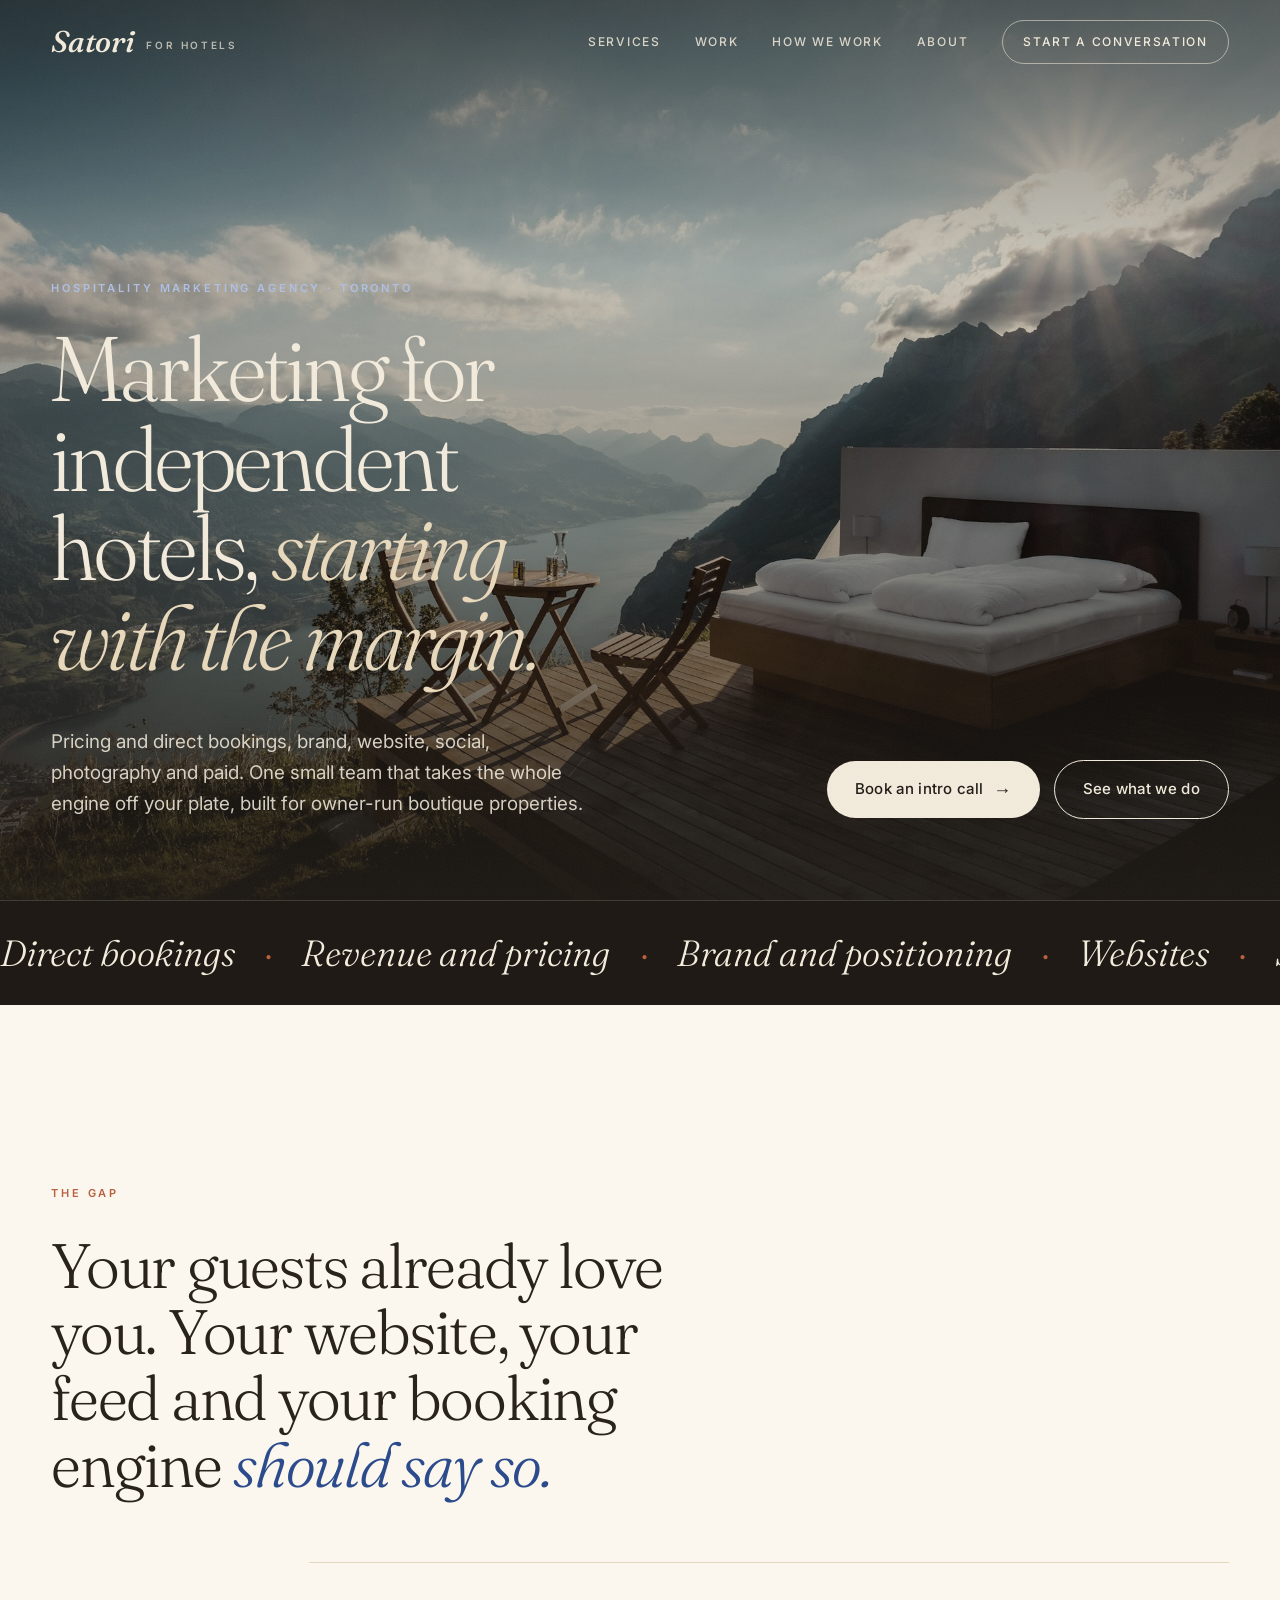
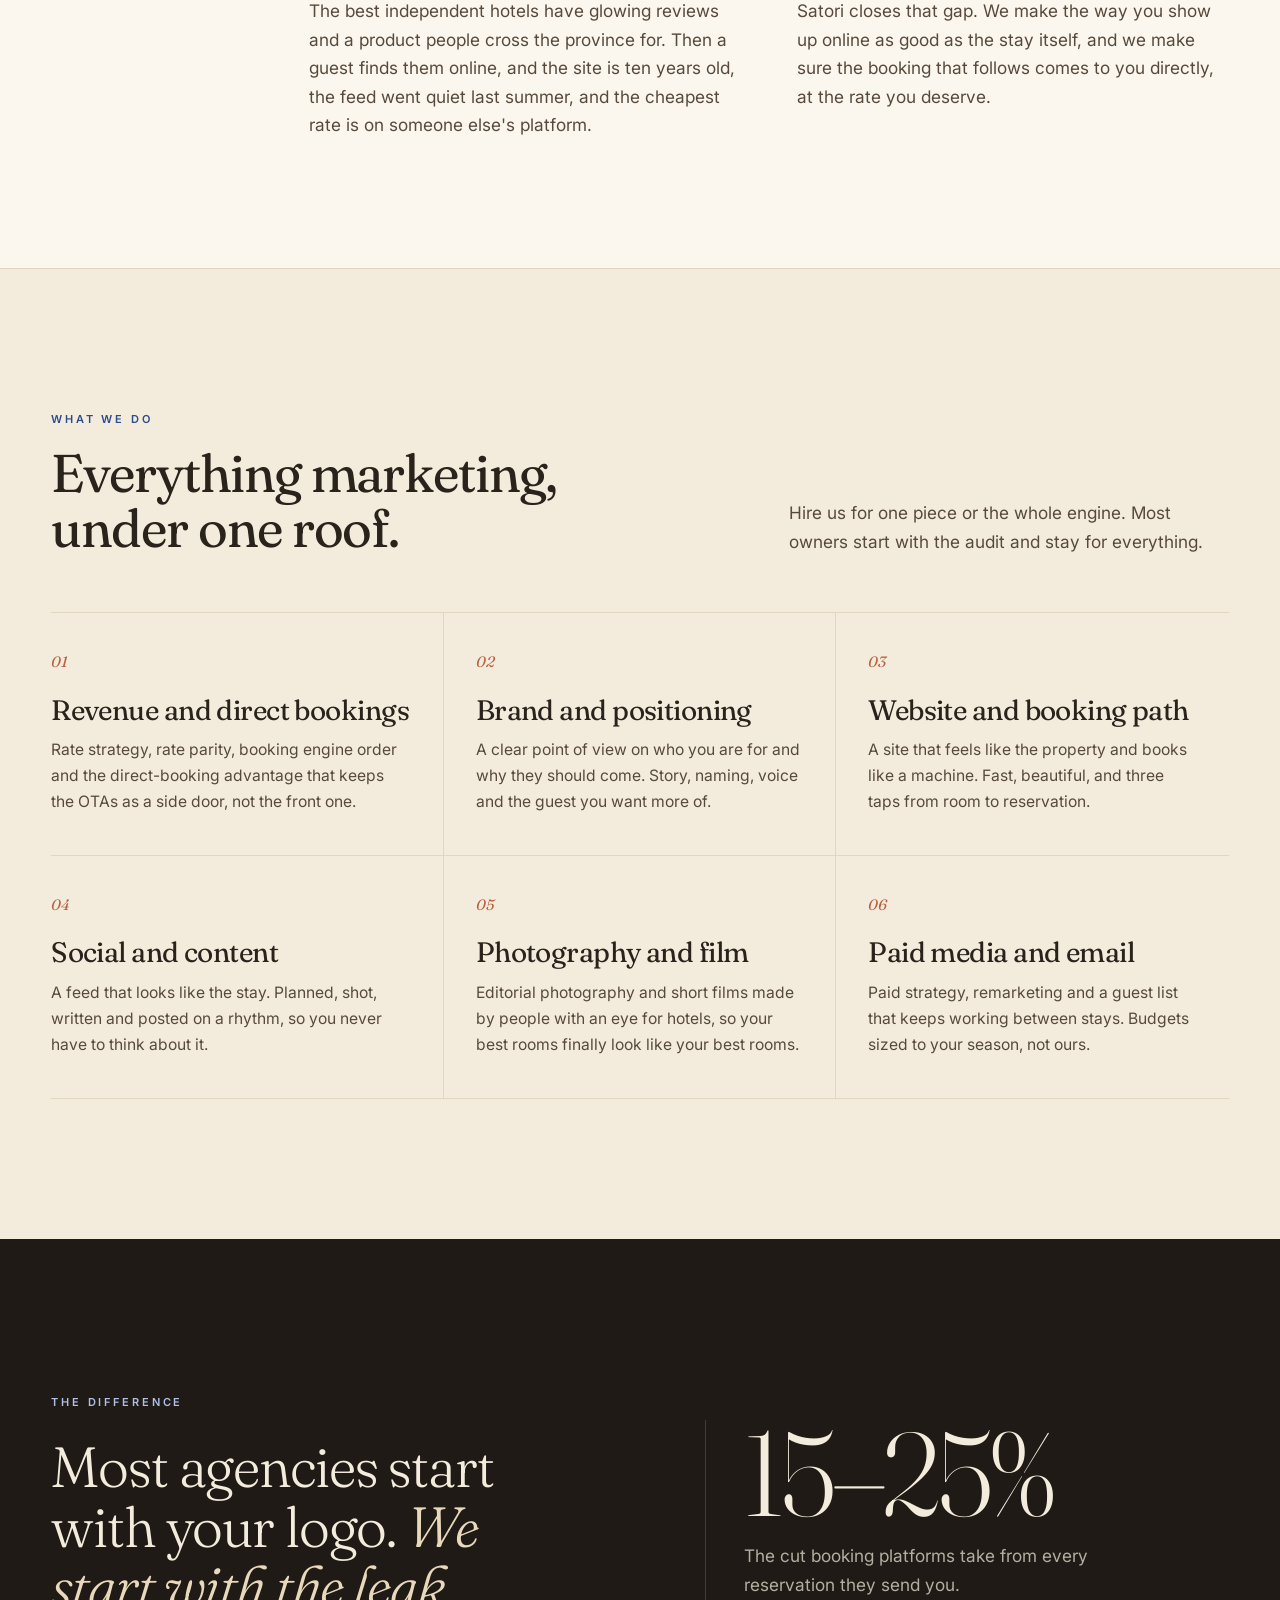
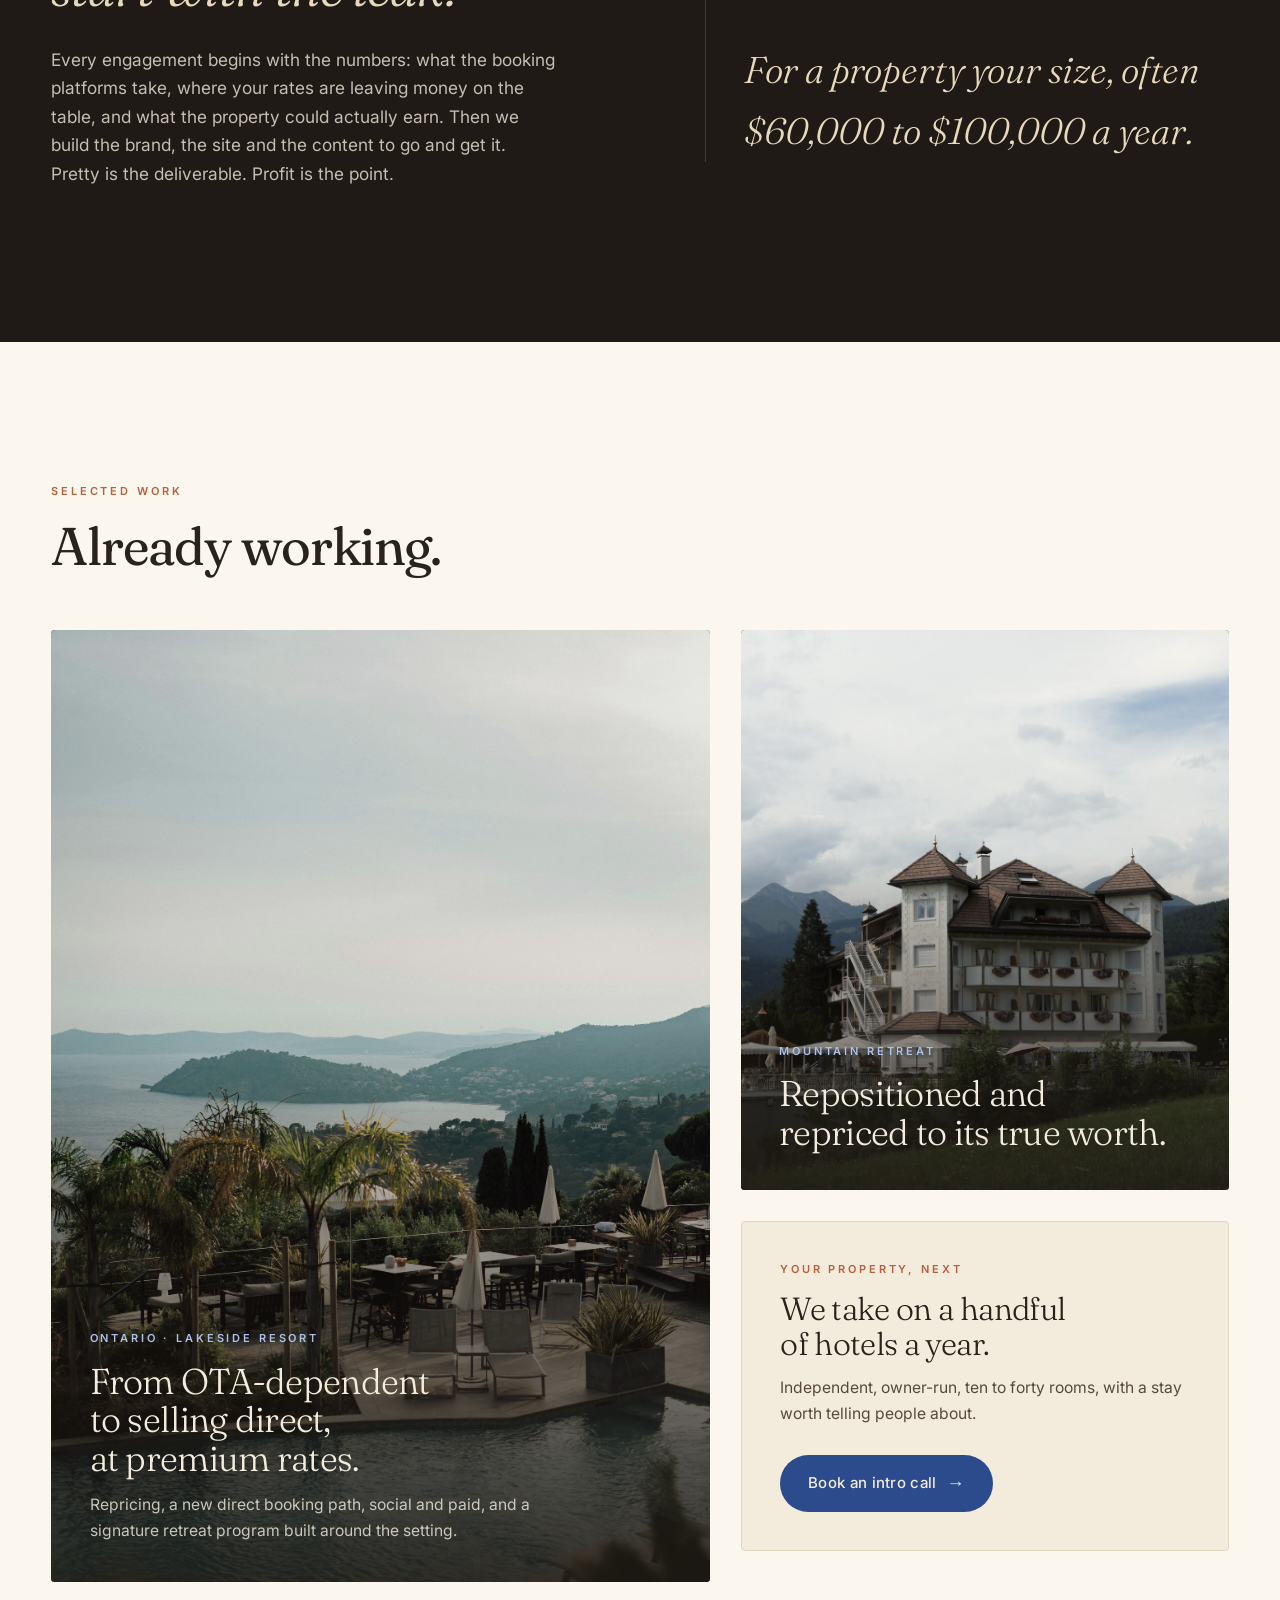
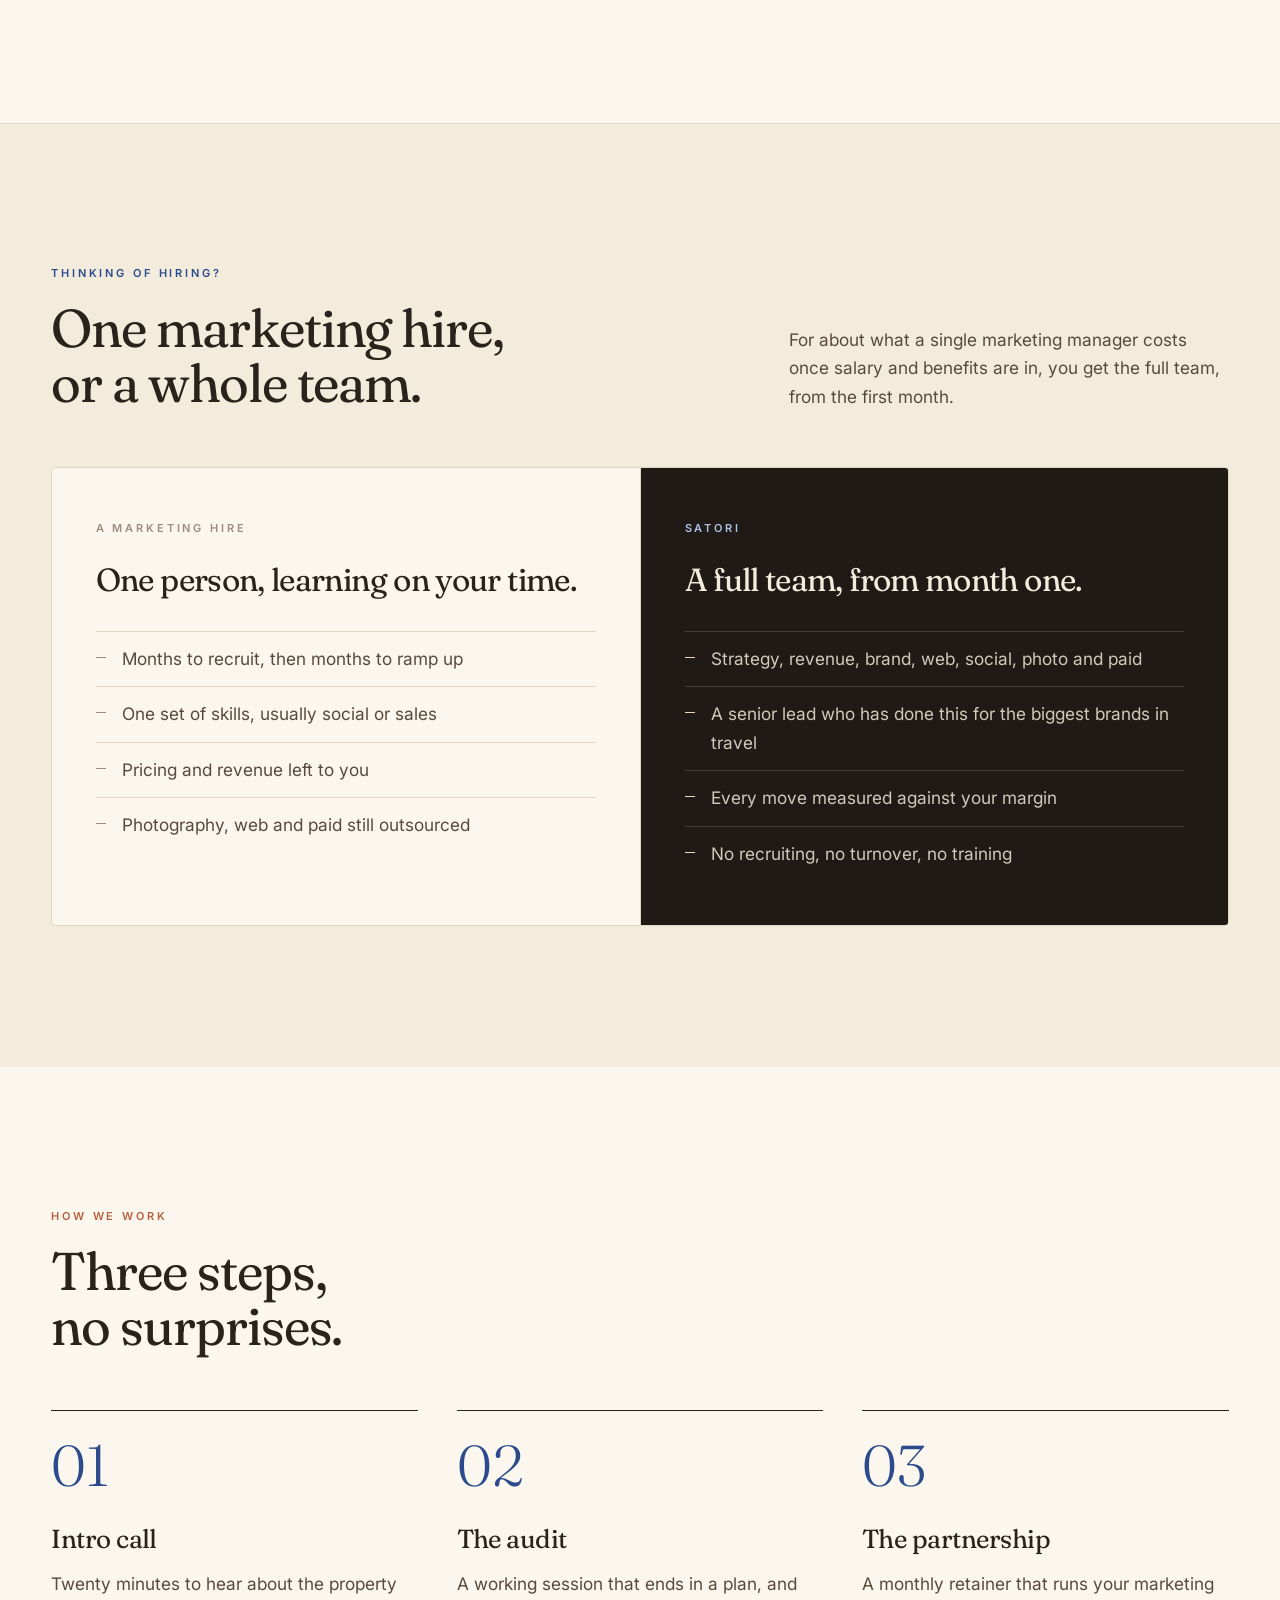
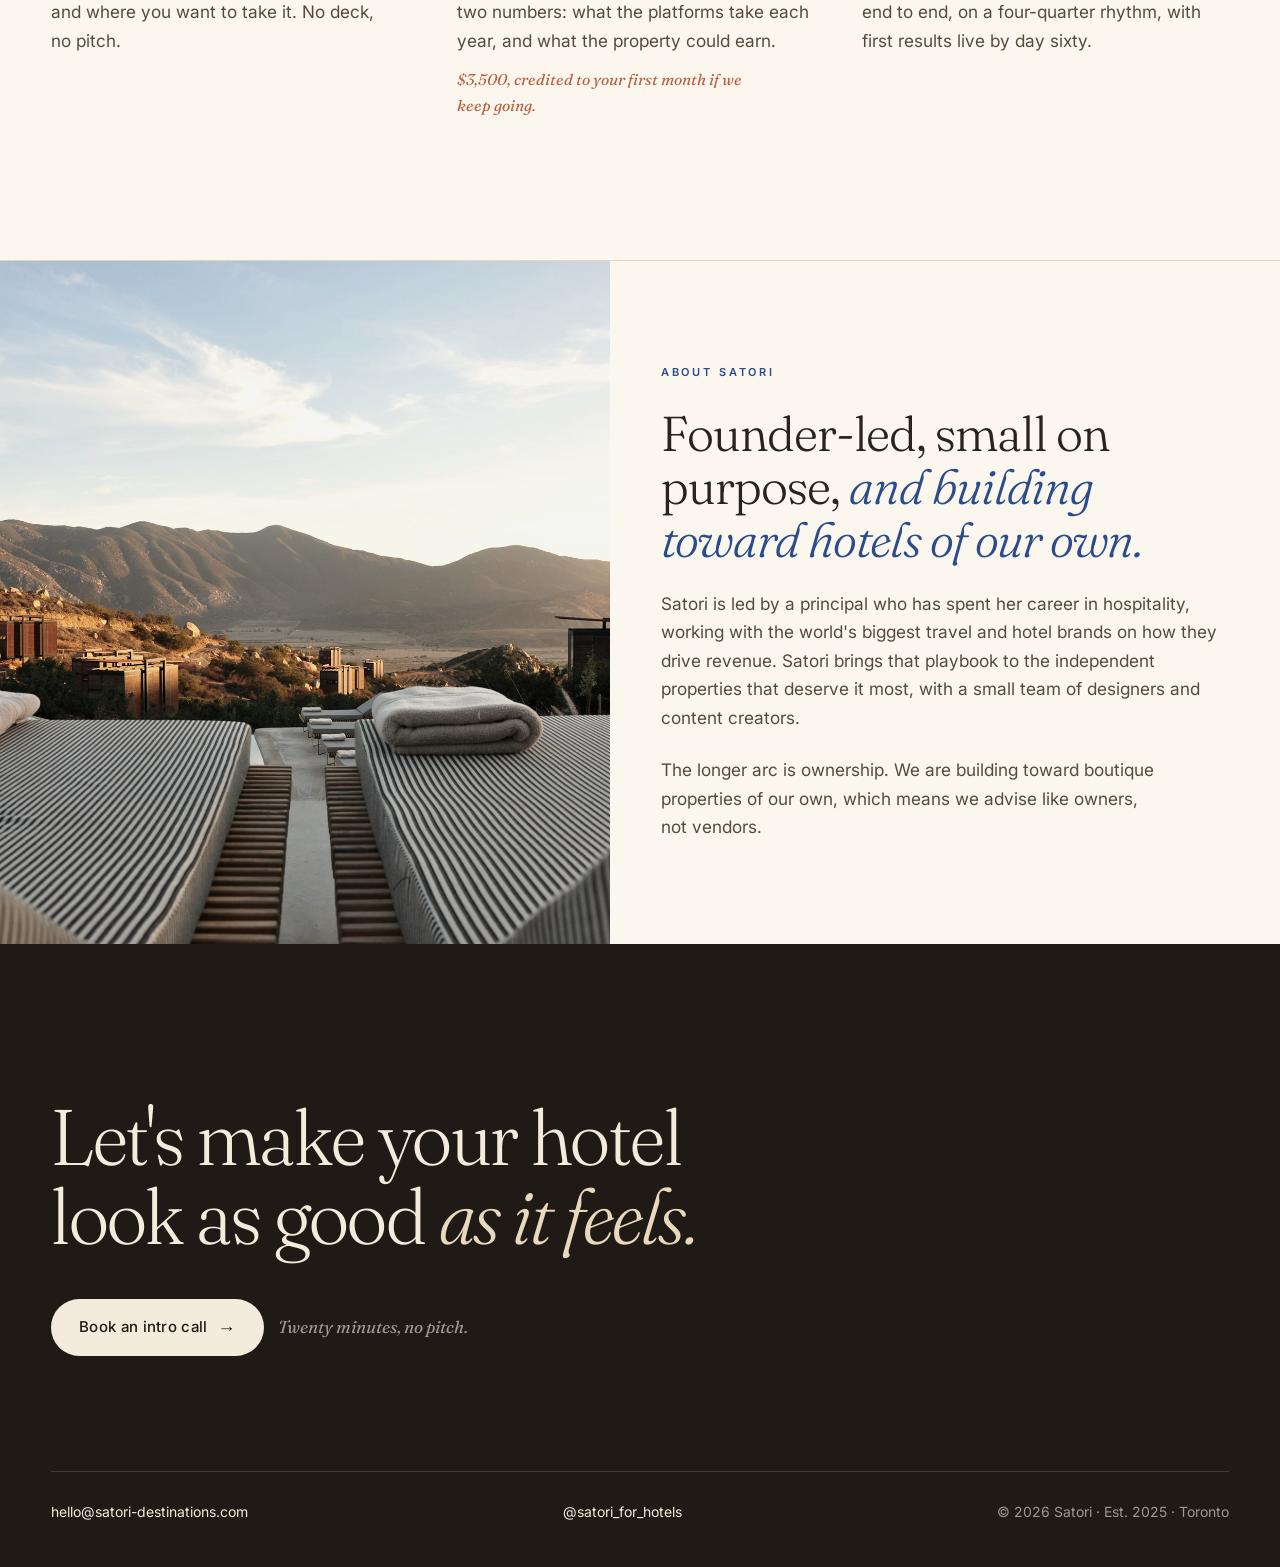
==== commit 0b179e95: "Remove the client-list line from the Selected work heading Co-Authored-By: Claude Opus 5 (1M context" ====
--- a/index.html
+++ b/index.html
@@ -340,7 +340,6 @@
             <span class="label">Selected work</span>
             <h2>Already working.</h2>
           </div>
-          <p>We keep our client list small and private. Two engagements, described without names. Full case studies on request.</p>
         </div>
         <div class="tiles reveal">
           <a class="tile tile--tall" href="https://calendar.google.com/appointments/schedules/AcZssZ0ndSvzWlwPmbroOjTRY0KEPjkaPlGboBNWOEW8EKug4U16iPwtLyzB0hE8N6vVx075w9qA5UIP">
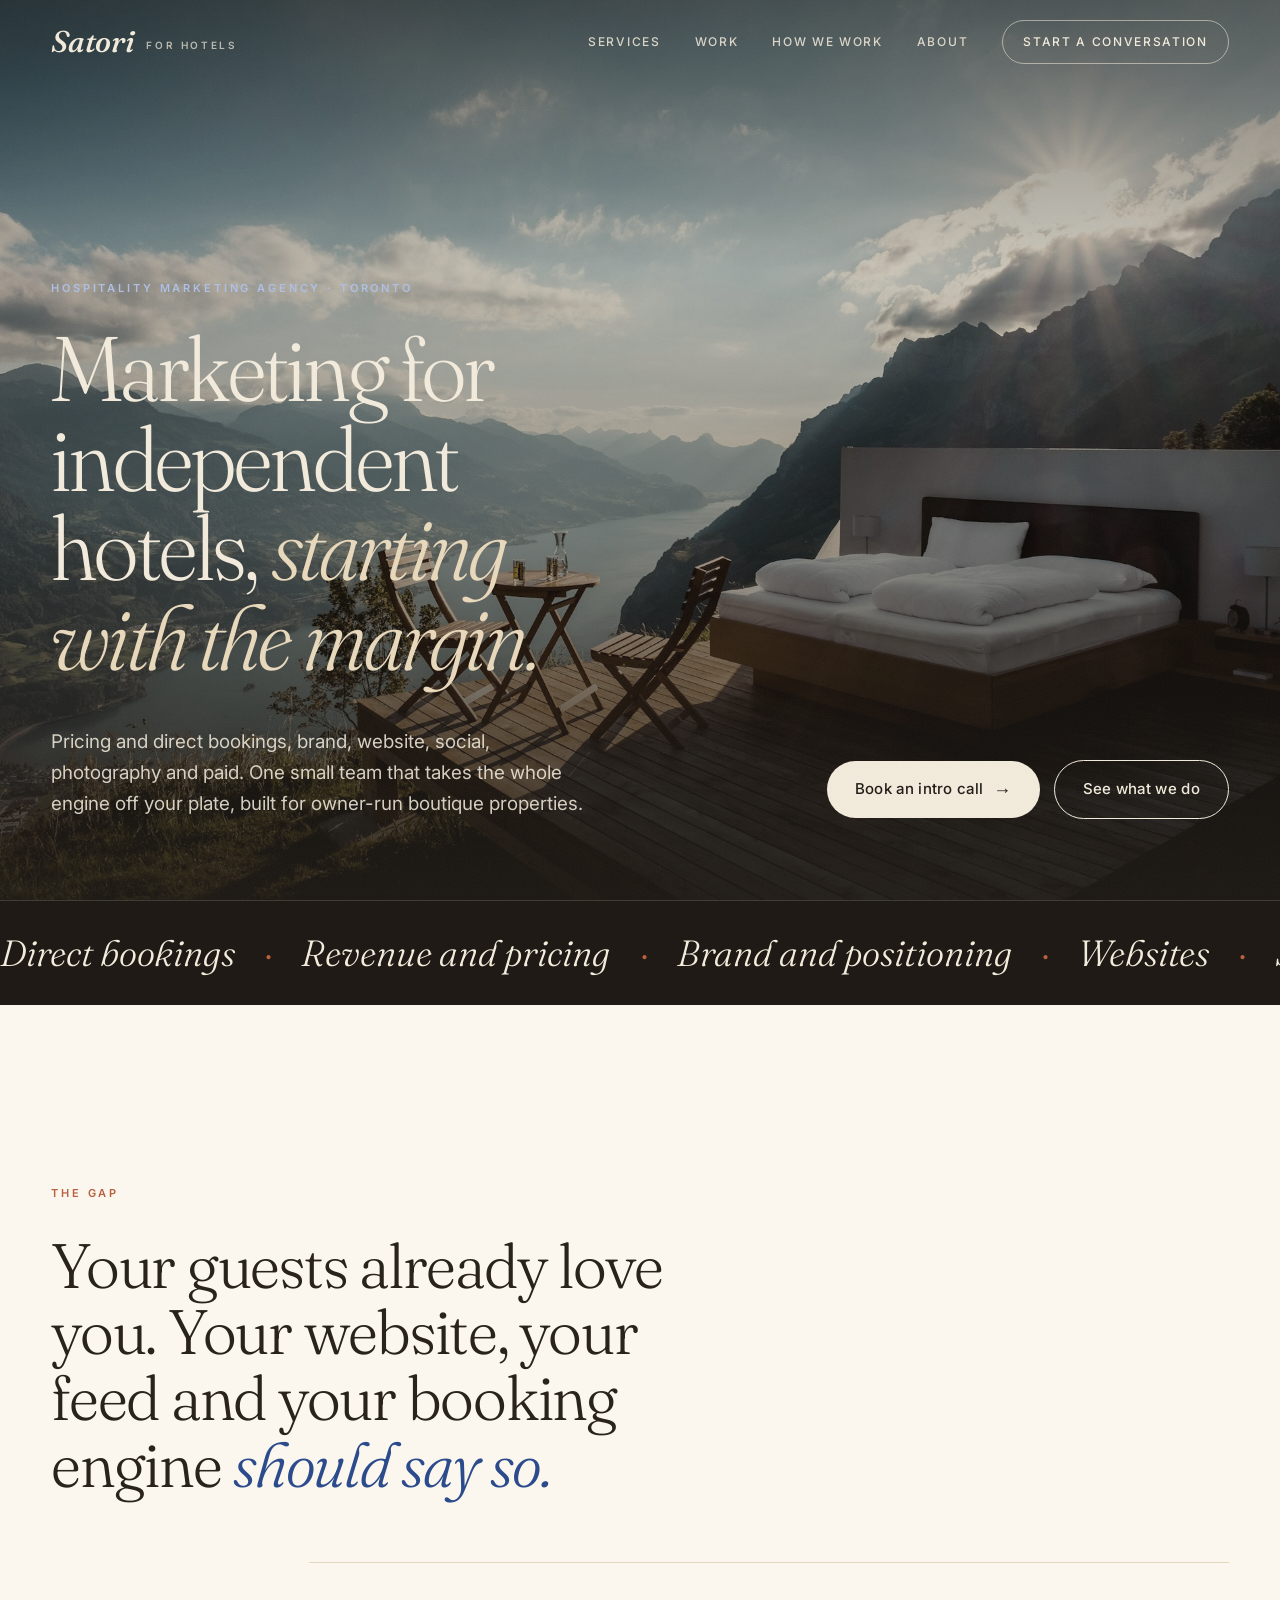
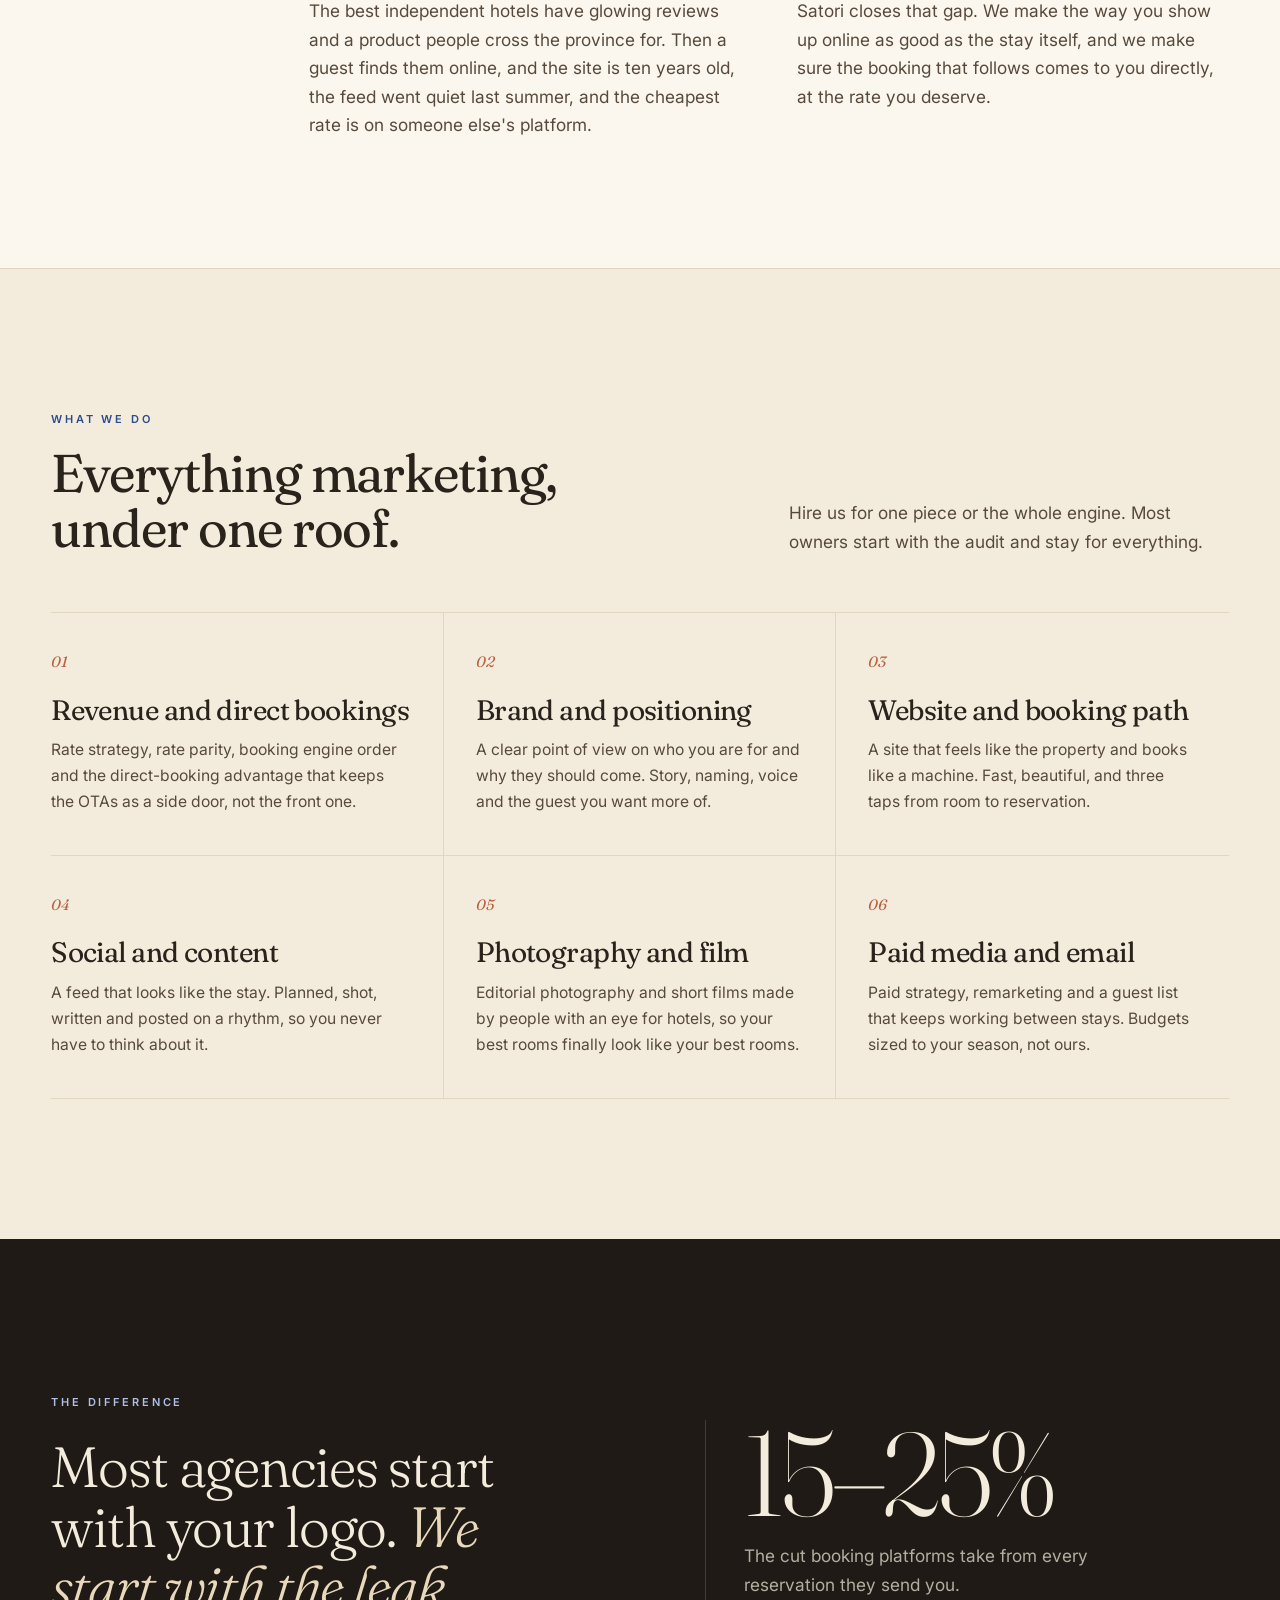
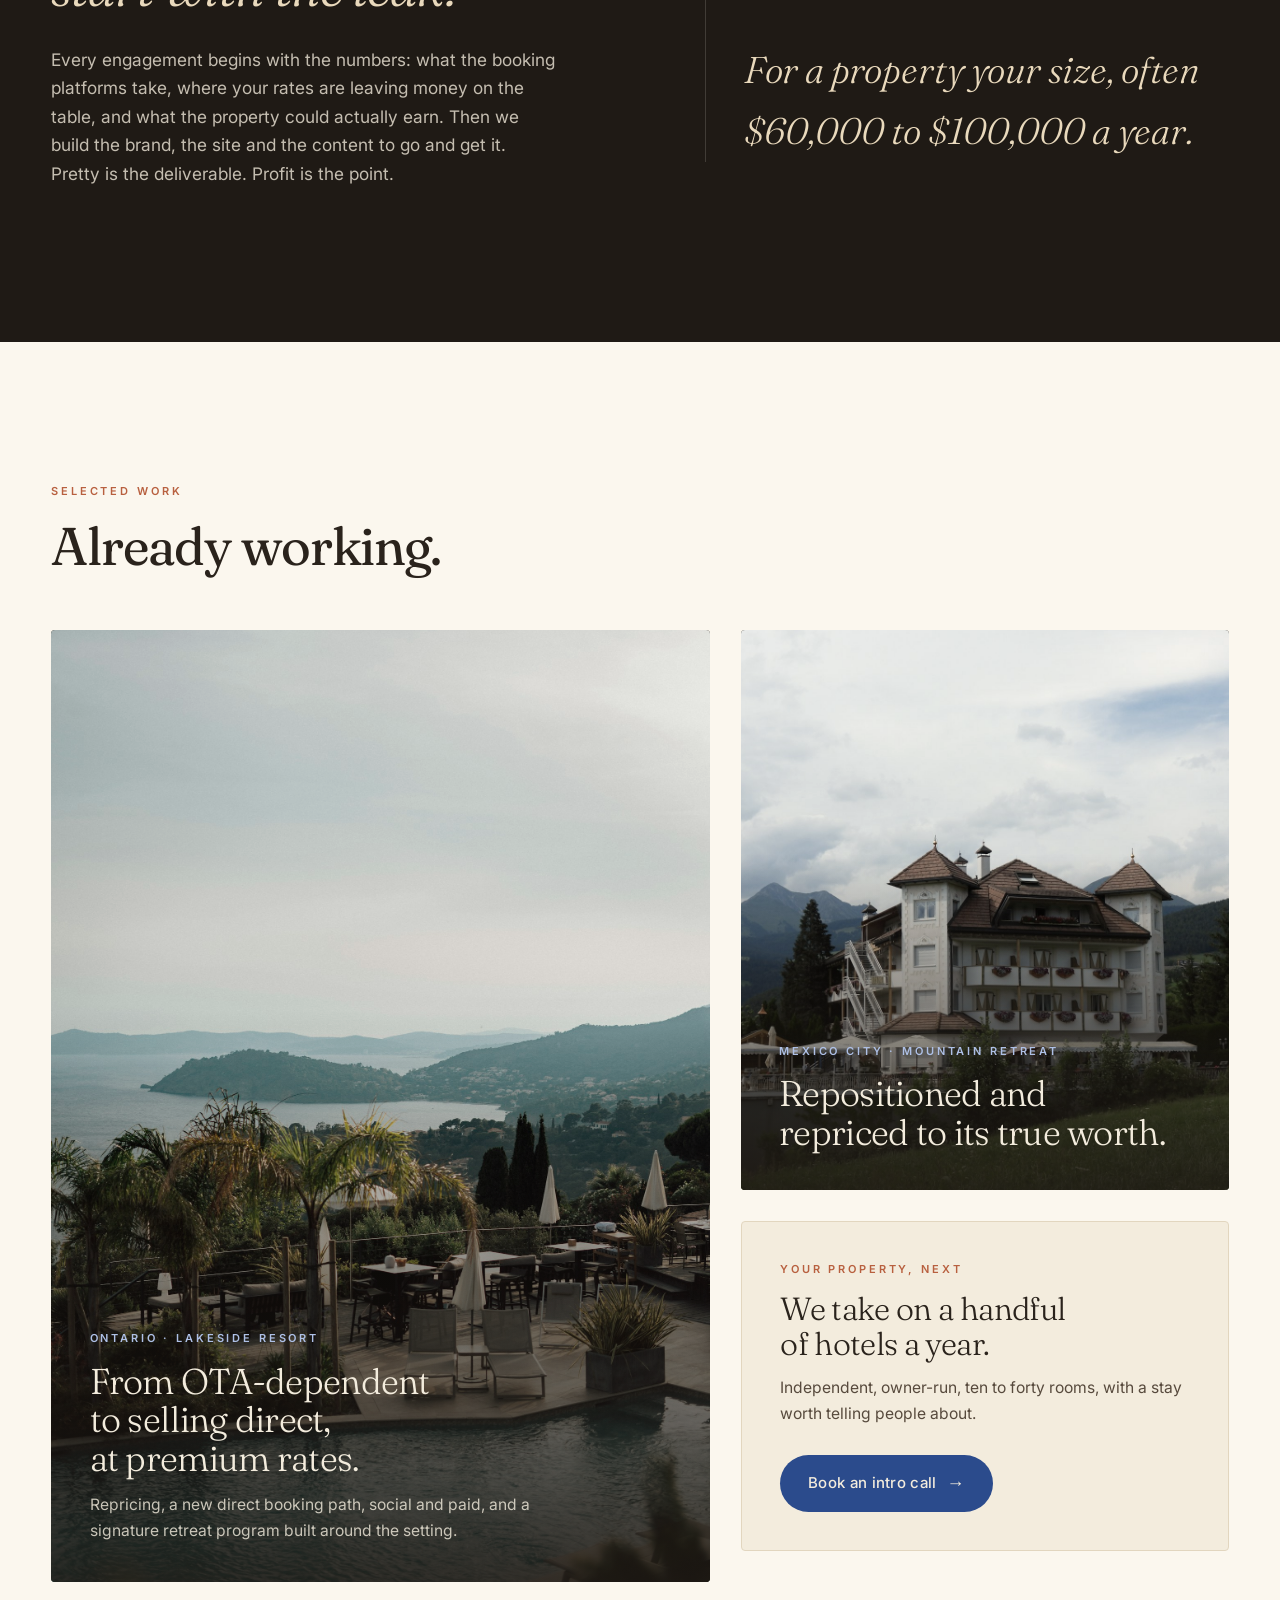
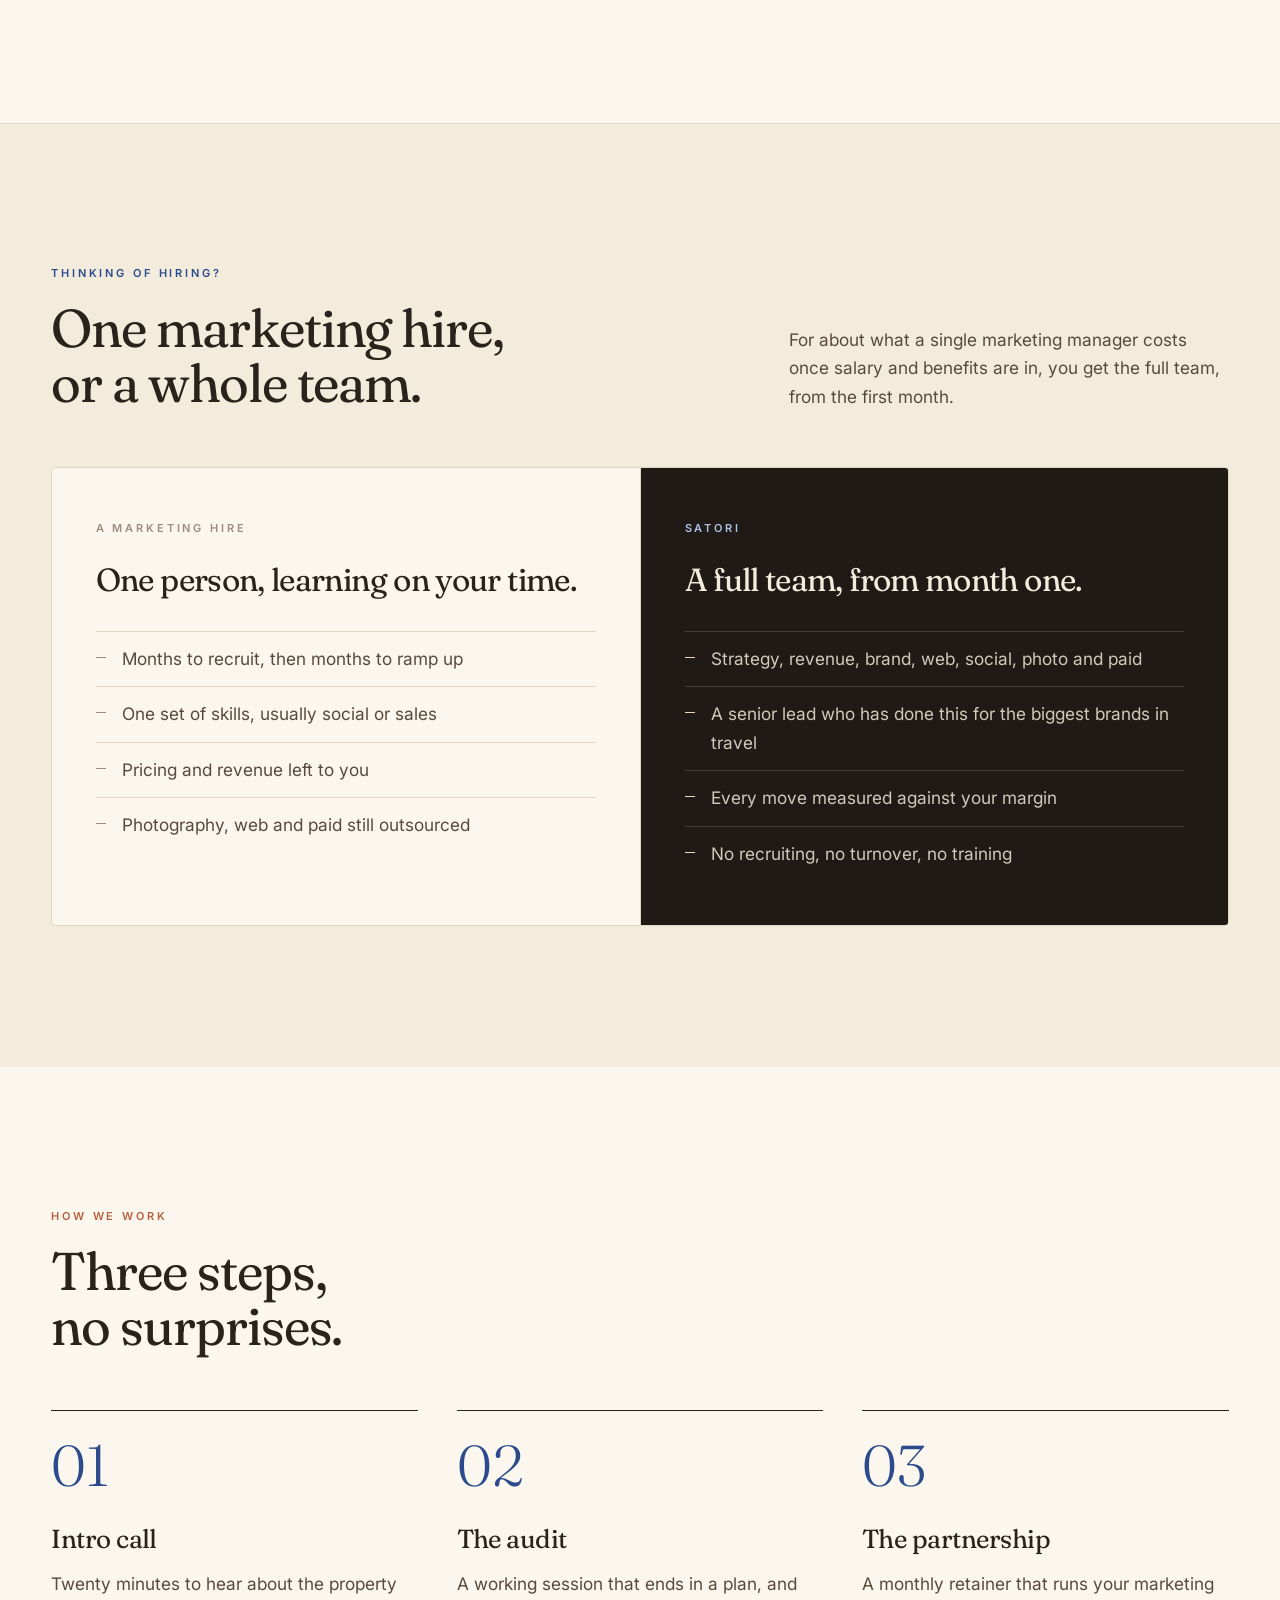
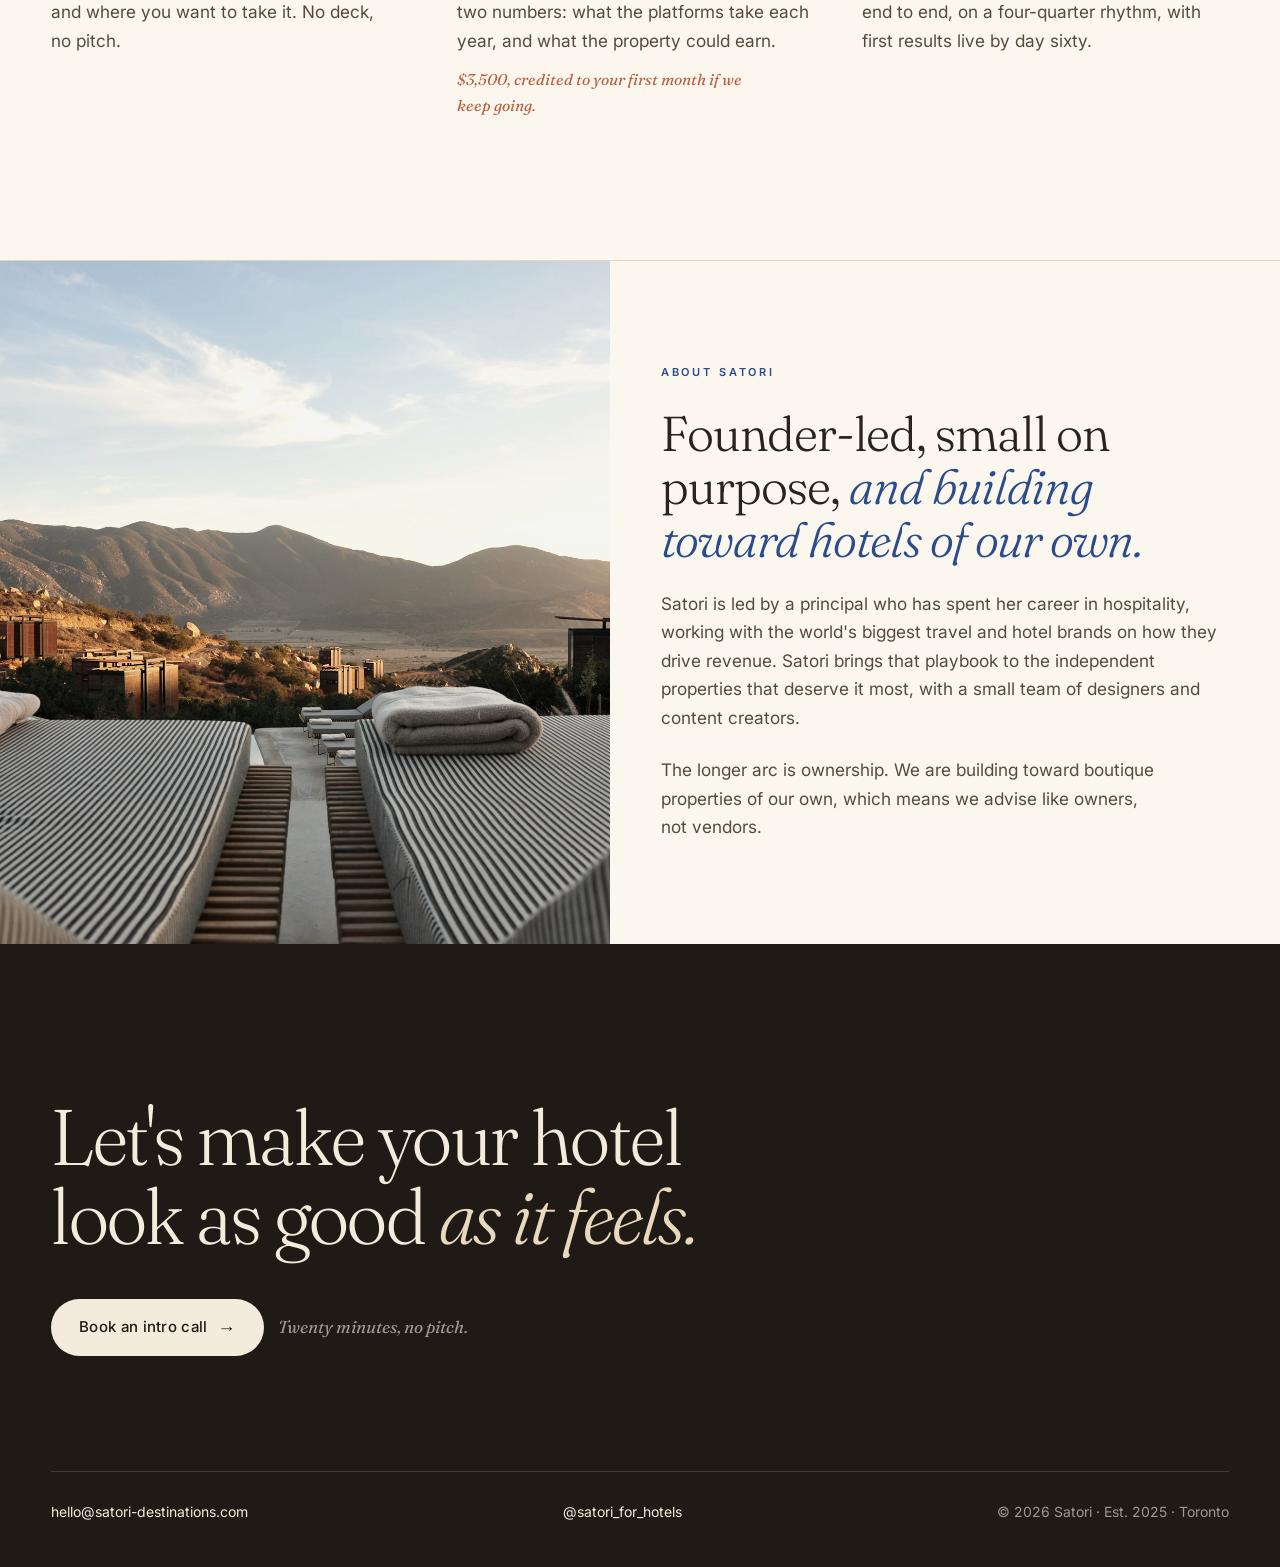
==== commit f43d661b: "Label the mountain retreat tile with its region Co-Authored-By: Claude Opus 5 (1M context) <noreply@" ====
--- a/index.html
+++ b/index.html
@@ -354,7 +354,7 @@
             <a class="tile" href="https://calendar.google.com/appointments/schedules/AcZssZ0ndSvzWlwPmbroOjTRY0KEPjkaPlGboBNWOEW8EKug4U16iPwtLyzB0hE8N6vVx075w9qA5UIP">
               <img class="film" src="/assets/img/mountain.jpg" alt="A small independent hotel set against high ground" loading="lazy" />
               <div class="tile-body">
-                <span class="label">Mountain retreat</span>
+                <span class="label">Mexico City · Mountain retreat</span>
                 <h3>Repositioned and repriced to its true worth.</h3>
               </div>
             </a>
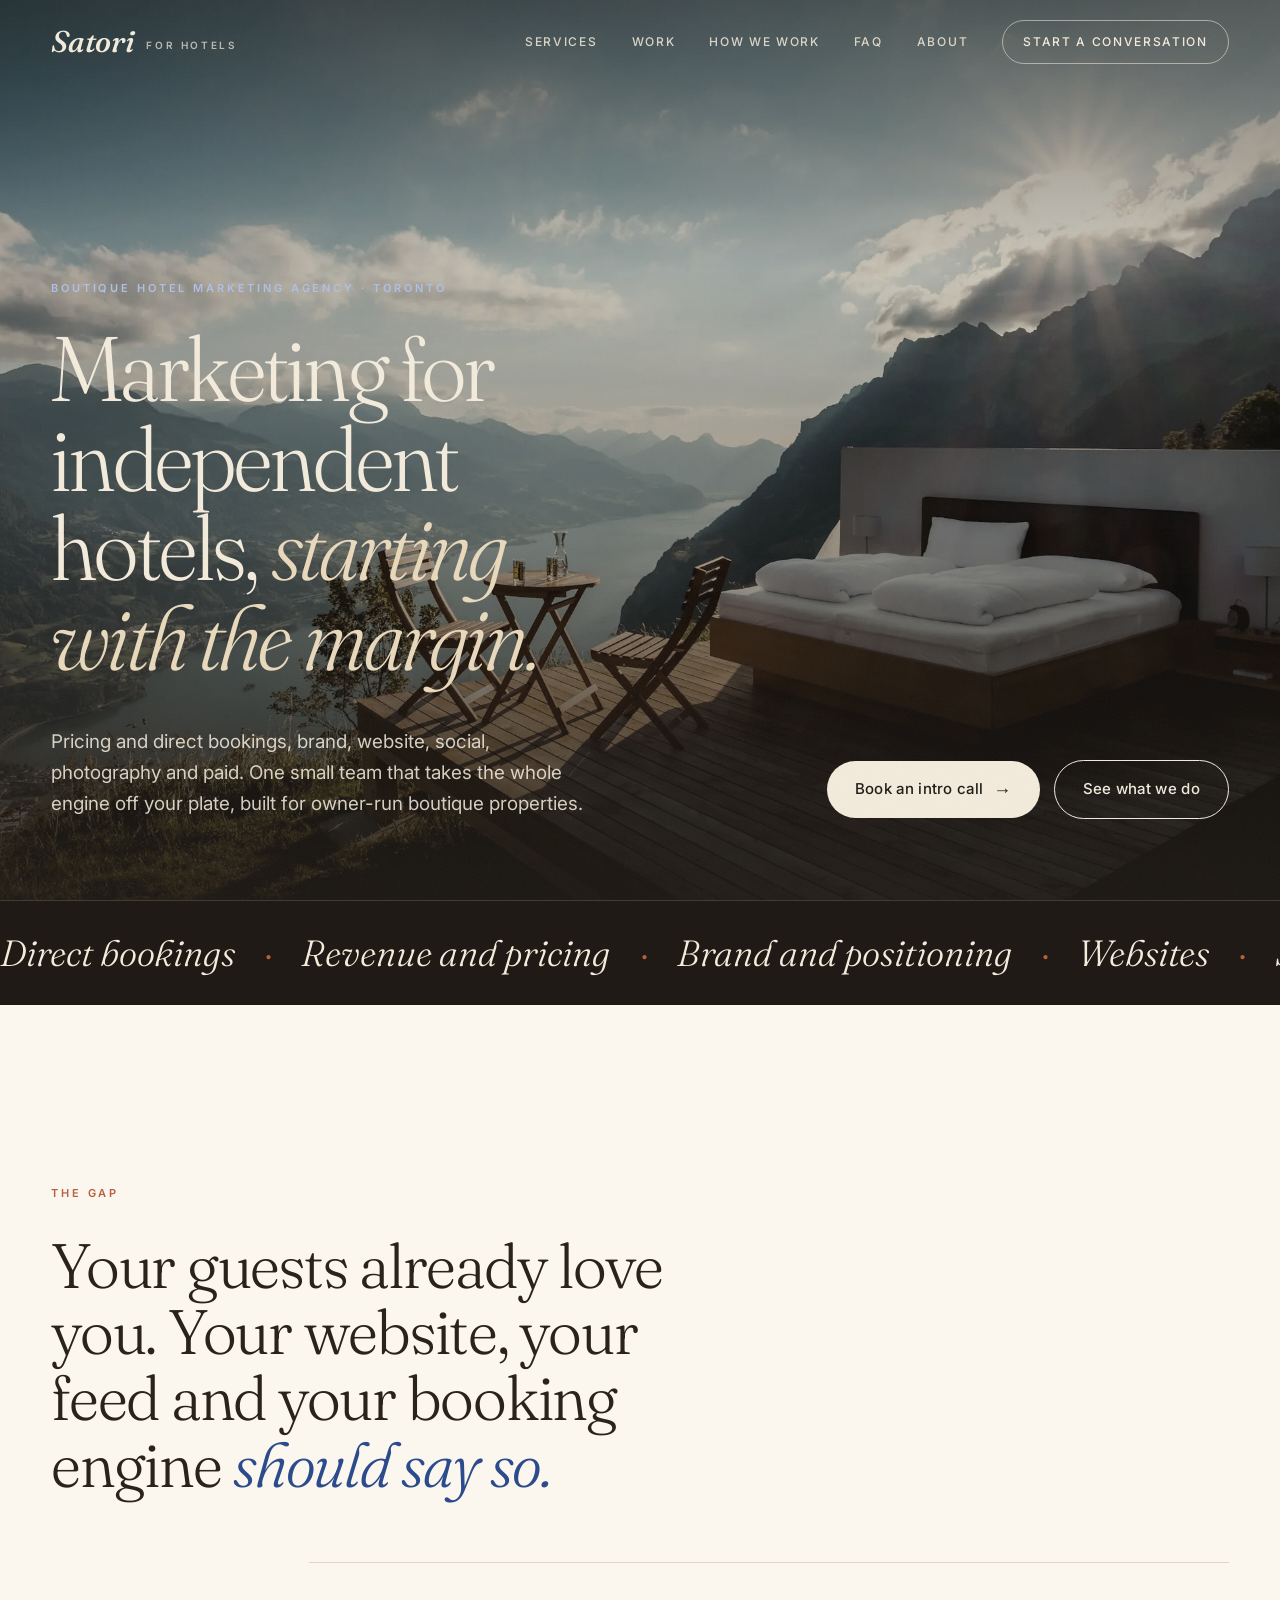
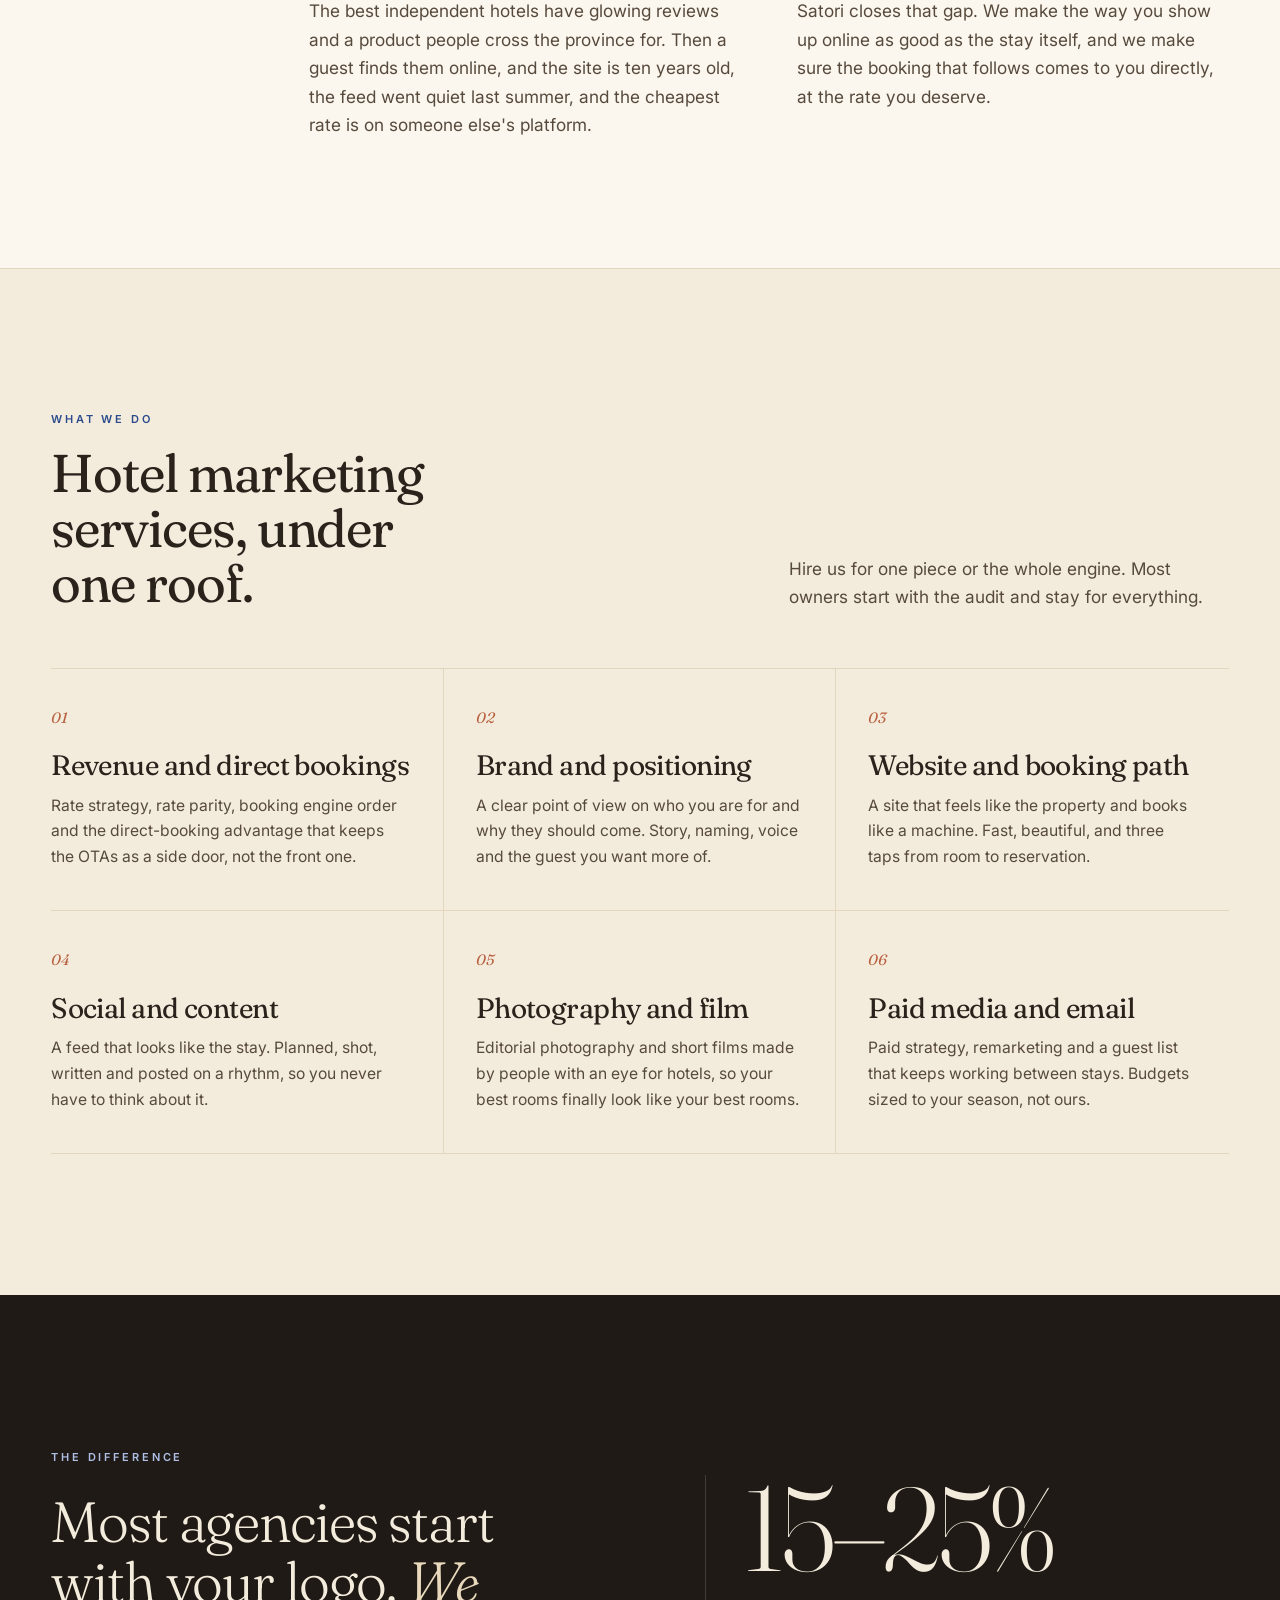
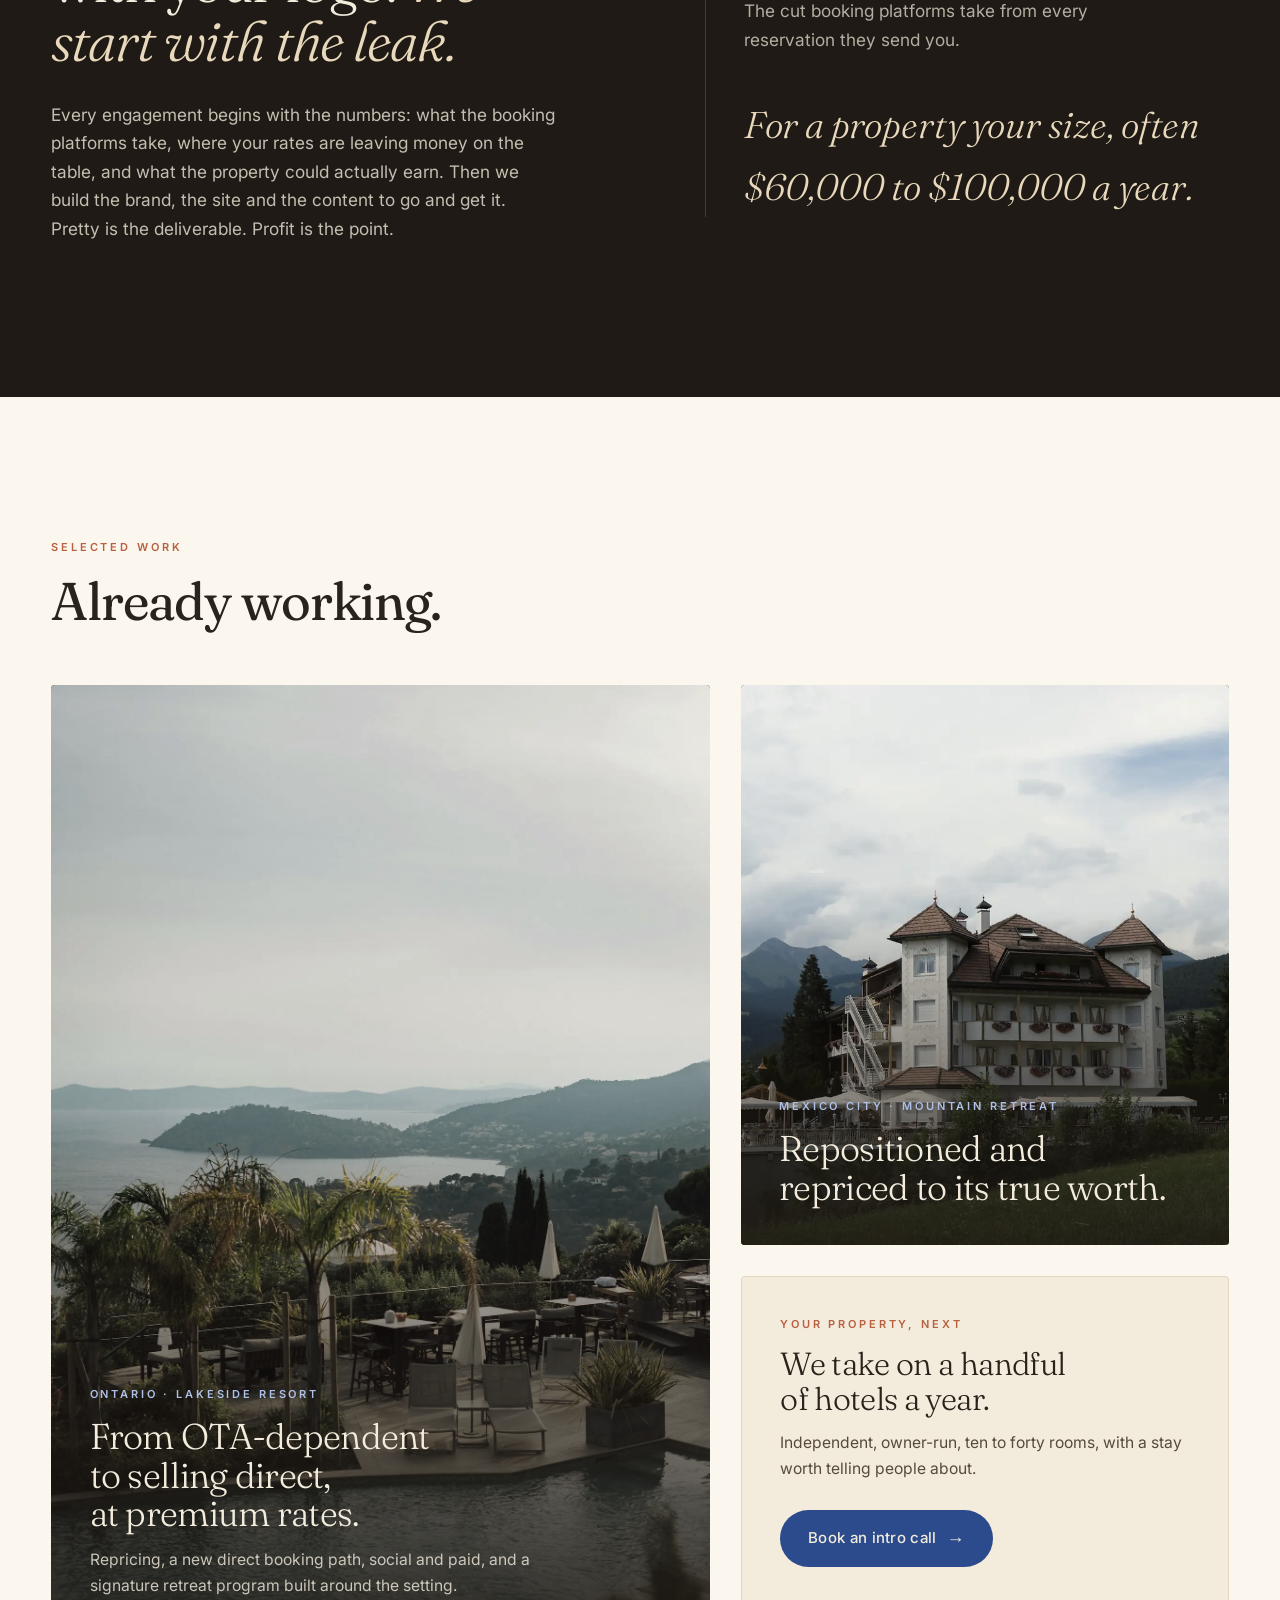
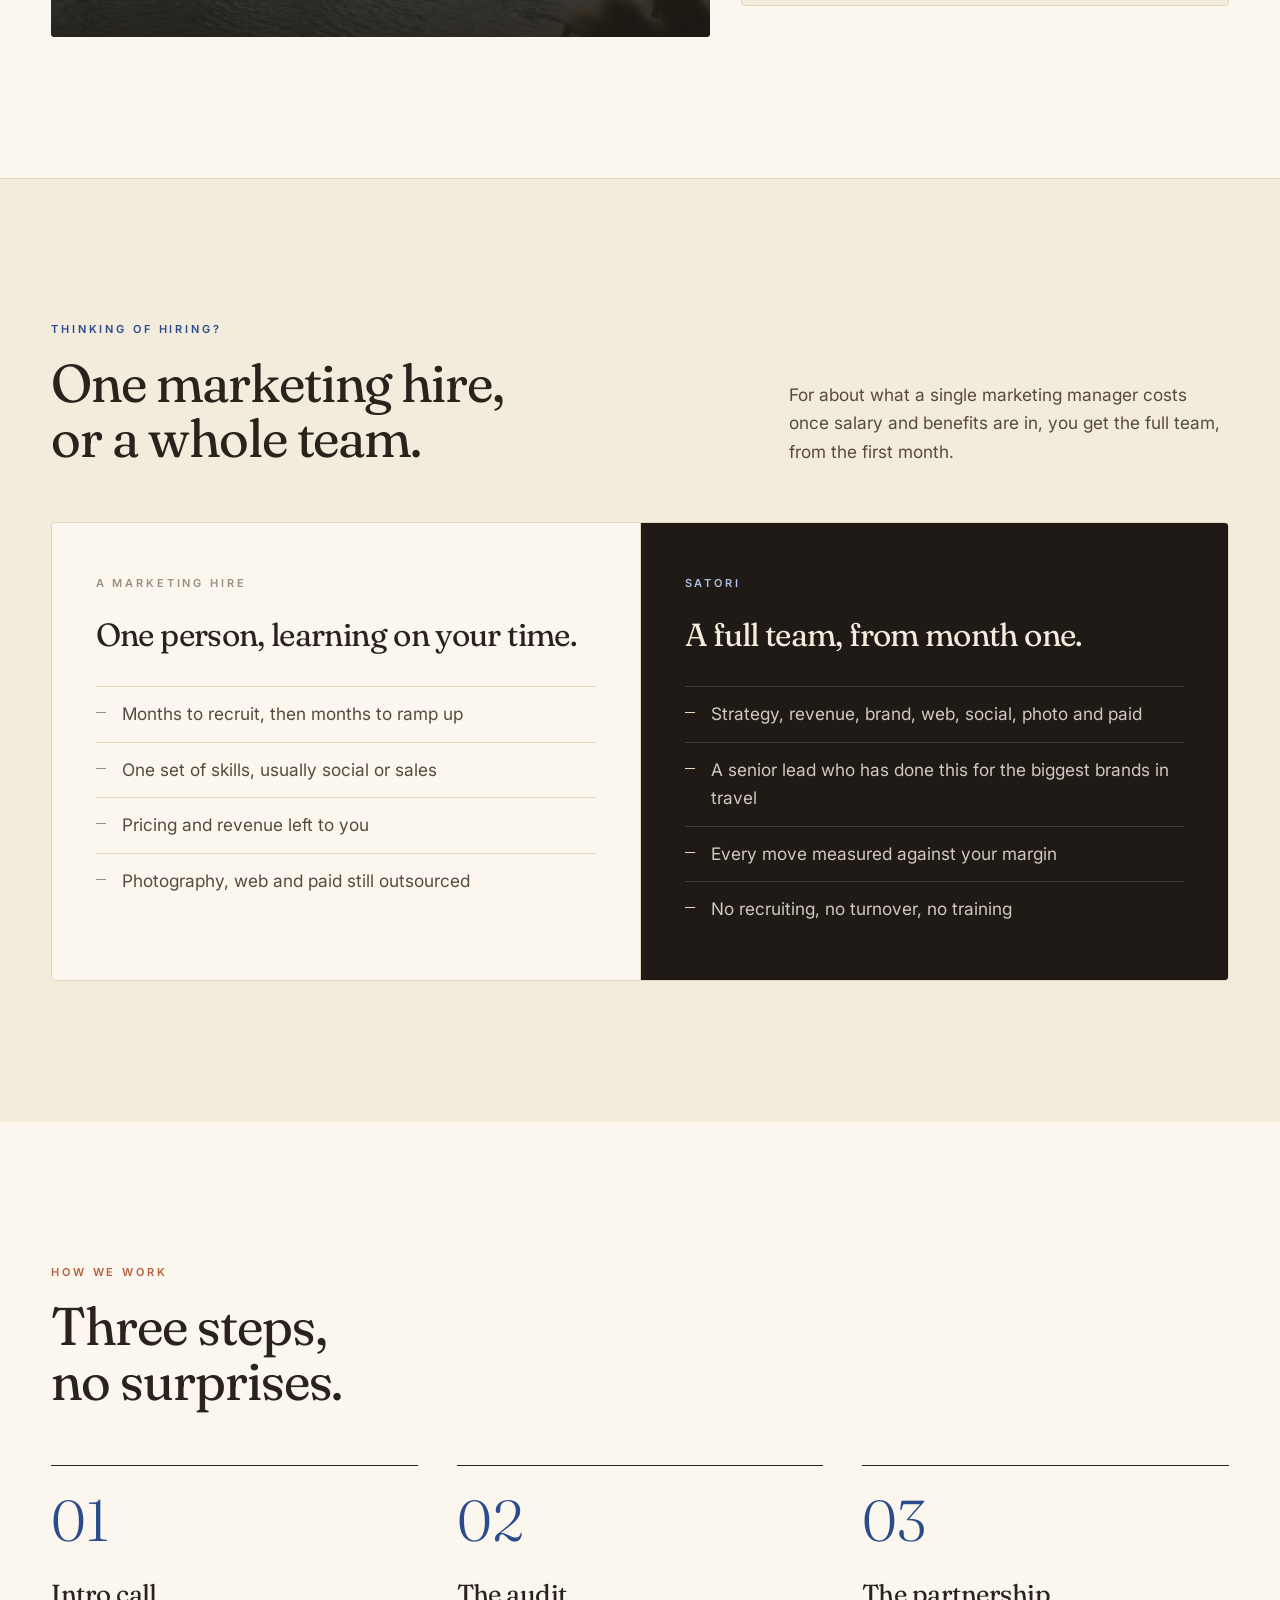
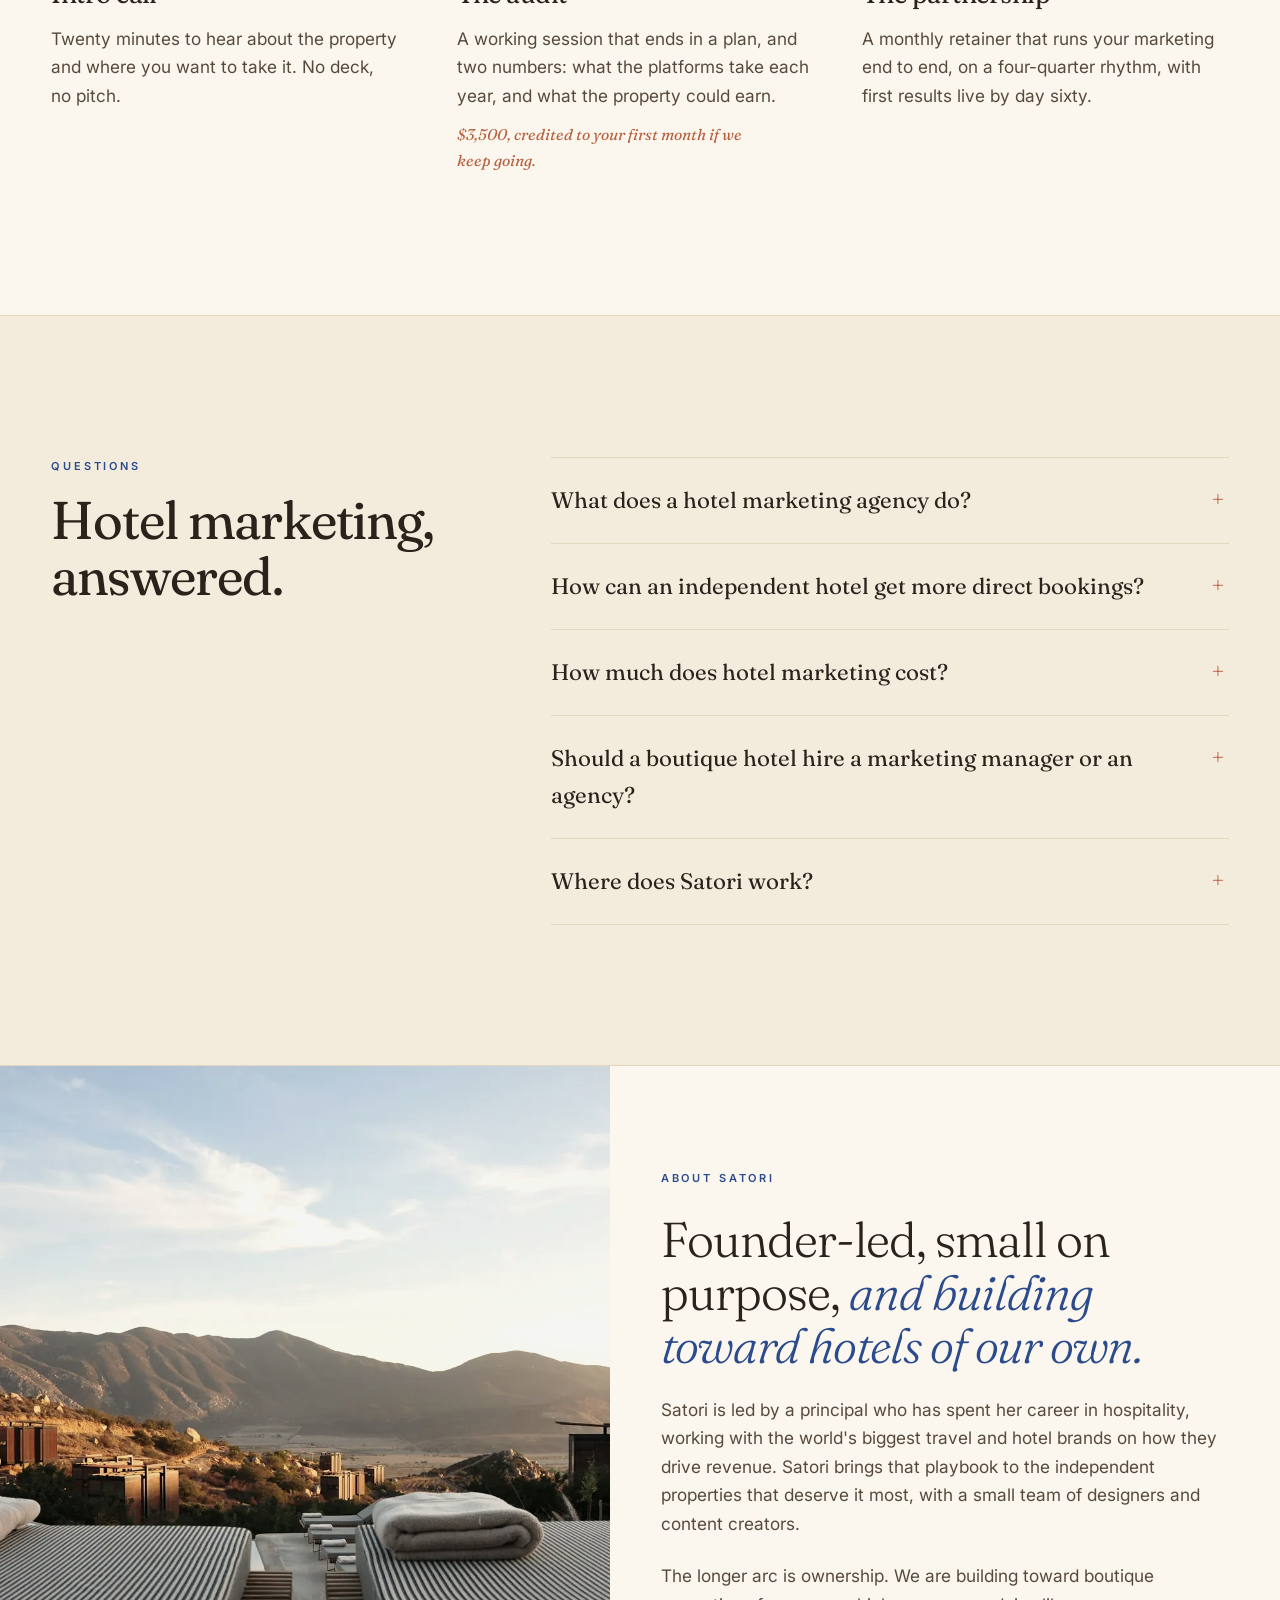
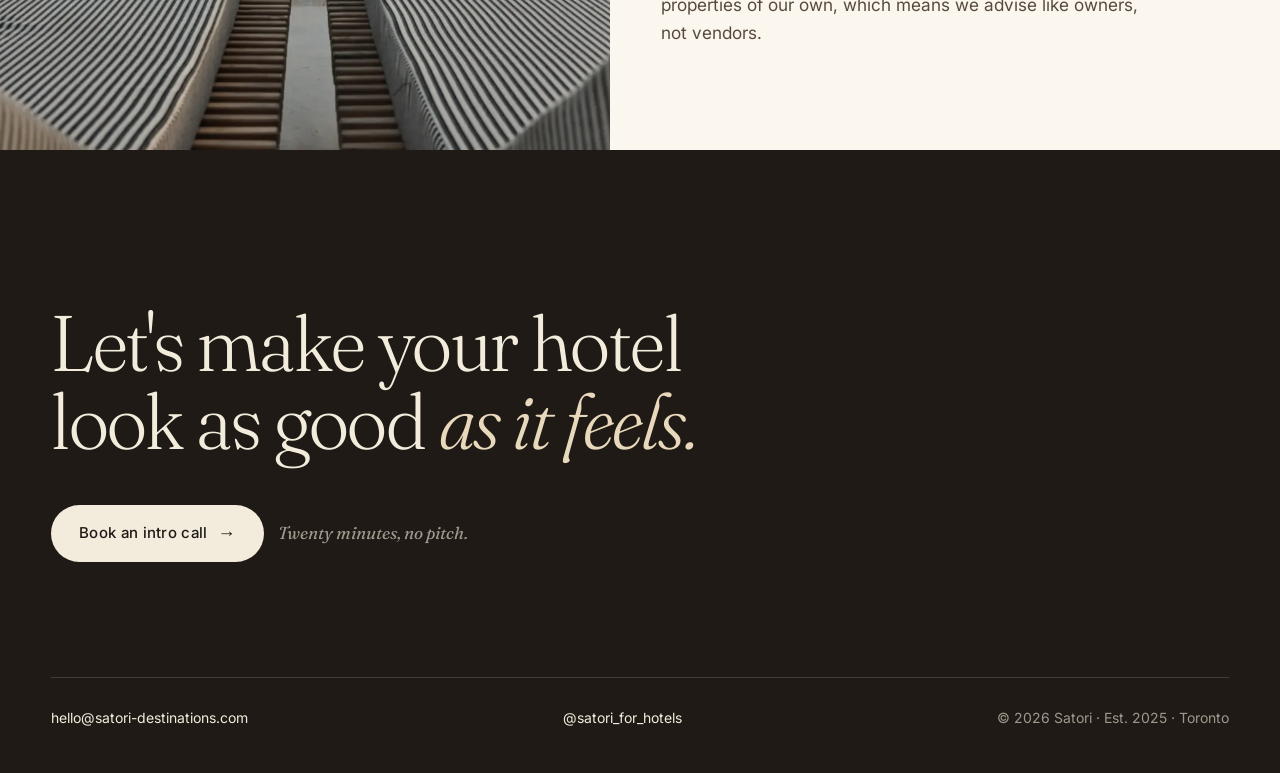
==== commit 51ce6ab7: "SEO: keyword titles and descriptions, FAQ with FAQPage schema, richer organization schema, WebP imag" ====
--- a/index.html
+++ b/index.html
@@ -3,11 +3,11 @@
 <head>
   <meta charset="utf-8" />
   <meta name="viewport" content="width=device-width, initial-scale=1" />
-  <title>Satori: A hospitality marketing agency for independent hotels</title>
-  <meta name="description" content="Satori is a hospitality marketing agency for independent boutique hotels. Pricing and direct bookings, brand, website, social, photography and paid, starting with your margin." />
+  <title>Hotel Marketing Agency for Boutique Hotels | Satori, Toronto</title>
+  <meta name="description" content="Satori is a Toronto hotel marketing agency for independent and boutique hotels across Canada and the US: direct bookings, revenue, websites, social media, photography and paid ads." />
   <meta property="og:type" content="website" />
-  <meta property="og:title" content="Satori: A hospitality marketing agency for independent hotels" />
-  <meta property="og:description" content="Pricing and direct bookings, brand, website, social, photography and paid, for independent boutique hotels. Starting with your margin." />
+  <meta property="og:title" content="Hotel Marketing Agency for Boutique Hotels | Satori, Toronto" />
+  <meta property="og:description" content="Satori is a Toronto hotel marketing agency for independent and boutique hotels across Canada and the US: direct bookings, revenue, websites, social media, photography and paid ads." />
   <meta property="og:url" content="https://satori-destinations.com/" />
   <meta property="og:site_name" content="Satori" />
   <meta property="og:locale" content="en_CA" />
@@ -16,16 +16,17 @@
   <meta property="og:image:height" content="630" />
   <meta property="og:image:alt" content="Satori, a hospitality marketing agency for independent hotels" />
   <meta name="twitter:card" content="summary_large_image" />
-  <meta name="twitter:title" content="Satori: A hospitality marketing agency for independent hotels" />
-  <meta name="twitter:description" content="Pricing and direct bookings, brand, website, social, photography and paid, for independent boutique hotels. Starting with your margin." />
+  <meta name="twitter:title" content="Hotel Marketing Agency for Boutique Hotels | Satori, Toronto" />
+  <meta name="twitter:description" content="Satori is a Toronto hotel marketing agency for independent and boutique hotels across Canada and the US: direct bookings, revenue, websites, social media, photography and paid ads." />
   <meta name="twitter:image" content="https://satori-destinations.com/assets/og-image.png?v=fa0f5c3c" />
   <link rel="canonical" href="https://satori-destinations.com/" />
   <meta name="robots" content="index, follow, max-image-preview:large" />
   <link rel="icon" href="data:image/svg+xml,%3Csvg xmlns='http://www.w3.org/2000/svg' viewBox='0 0 64 64'%3E%3Crect width='64' height='64' rx='14' fill='%232B4B8C'/%3E%3Ctext x='32' y='46' font-family='Georgia,serif' font-size='42' font-weight='600' text-anchor='middle' fill='%23F6F1E7'%3ES%3C/text%3E%3C/svg%3E" />
+  <link rel="preload" as="image" href="/assets/img/hero.webp" fetchpriority="high" />
   <link rel="preconnect" href="https://fonts.googleapis.com" />
   <link rel="preconnect" href="https://fonts.gstatic.com" crossorigin />
   <link href="https://fonts.googleapis.com/css2?family=Fraunces:ital,opsz,wght,SOFT@0,9..144,300..600,0..100;1,9..144,300..500,0..100&family=Inter:wght@400;500;600&display=swap" rel="stylesheet" />
-  <script type="application/ld+json">{"@context":"https://schema.org","@type":"ProfessionalService","@id":"https://satori-destinations.com/#satori","name":"Satori","url":"https://satori-destinations.com/","email":"hello@satori-destinations.com","image":"https://satori-destinations.com/assets/og-image.png","logo":"https://satori-destinations.com/logo.png","description":"A hospitality marketing agency for independent boutique hotels: pricing and direct bookings, brand, website, social, photography and paid media.","foundingDate":"2025","address":{"@type":"PostalAddress","addressLocality":"Toronto","addressRegion":"ON","addressCountry":"CA"},"areaServed":{"@type":"Country","name":"Canada"},"knowsAbout":["hotel website design","hotel social media","hotel photography","direct booking strategy","hotel revenue management","boutique hotel brand positioning","wellness retreat programming","hospitality marketing"],"makesOffer":{"@type":"Offer","priceCurrency":"CAD","price":"3500","itemOffered":{"@type":"Service","name":"Satori Audit","description":"A working session that ends in a play-by-play, closing with two numbers: what booking platforms take each year, and the ceiling the property could reach."}}}</script>
+  <script type="application/ld+json">{"@context": "https://schema.org", "@graph": [{"@type": ["ProfessionalService", "Organization"], "@id": "https://satori-destinations.com/#satori", "name": "Satori", "alternateName": "Satori for Hotels", "url": "https://satori-destinations.com/", "email": "hello@satori-destinations.com", "logo": "https://satori-destinations.com/logo.png", "image": "https://satori-destinations.com/assets/og-image.png", "description": "Satori is a Toronto hotel marketing agency for independent and boutique hotels across Canada and the US: direct bookings, revenue, websites, social media, photography and paid ads.", "slogan": "Marketing for independent hotels, starting with the margin.", "foundingDate": "2025", "address": {"@type": "PostalAddress", "addressLocality": "Toronto", "addressRegion": "ON", "addressCountry": "CA"}, "areaServed": [{"@type": "Country", "name": "Canada"}, {"@type": "Country", "name": "United States"}, {"@type": "Place", "name": "Caribbean"}], "sameAs": ["https://www.instagram.com/satori_for_hotels/"], "knowsAbout": ["hotel marketing", "boutique hotel marketing", "direct booking strategy", "hotel revenue management", "hotel website design", "hotel social media marketing", "hotel photography", "hotel paid advertising"], "hasOfferCatalog": {"@type": "OfferCatalog", "name": "Hotel marketing services", "itemListElement": [{"@type": "Offer", "itemOffered": {"@type": "Service", "name": "Revenue and direct bookings"}}, {"@type": "Offer", "itemOffered": {"@type": "Service", "name": "Brand and positioning"}}, {"@type": "Offer", "itemOffered": {"@type": "Service", "name": "Hotel website and booking path"}}, {"@type": "Offer", "itemOffered": {"@type": "Service", "name": "Social media and content"}}, {"@type": "Offer", "itemOffered": {"@type": "Service", "name": "Hotel photography and film"}}, {"@type": "Offer", "itemOffered": {"@type": "Service", "name": "Paid media and email"}}]}, "makesOffer": {"@type": "Offer", "priceCurrency": "CAD", "price": "3500", "itemOffered": {"@type": "Service", "name": "Satori Audit", "description": "A working session that ends in a plan and two numbers: what booking platforms take each year, and what the property could earn."}}}, {"@type": "WebSite", "@id": "https://satori-destinations.com/#website", "url": "https://satori-destinations.com/", "name": "Satori", "publisher": {"@id": "https://satori-destinations.com/#satori"}, "inLanguage": "en-CA"}, {"@type": "FAQPage", "mainEntity": [{"@type": "Question", "name": "What does a hotel marketing agency do?", "acceptedAnswer": {"@type": "Answer", "text": "A hotel marketing agency runs the work that fills your rooms: pricing and rate strategy, the direct booking path, your website, social media, photography, paid ads and guest email. Satori does all of it for independent and boutique hotels, starting with the numbers so every piece of marketing is measured against your margin."}}, {"@type": "Question", "name": "How can an independent hotel get more direct bookings?", "acceptedAnswer": {"@type": "Answer", "text": "Start with rate parity and a direct-booking advantage, so your own website is never more expensive than the booking platforms. Then make the booking path fast on a phone, keep your social feed and photography as good as the stay, and use remarketing and email to bring past guests back directly."}}, {"@type": "Question", "name": "How much does hotel marketing cost?", "acceptedAnswer": {"@type": "Answer", "text": "Most partnerships start with the Satori Audit at $3,500, credited to your first month if we keep working together. Our monthly retainer covers the full marketing engine and costs about the same as a single in-house marketing hire once salary and benefits are counted."}}, {"@type": "Question", "name": "Should a boutique hotel hire a marketing manager or an agency?", "acceptedAnswer": {"@type": "Answer", "text": "A marketing manager brings one set of skills and takes months to recruit and ramp up. An agency like Satori brings strategy, revenue, brand, web, social, photography and paid from the first month, for roughly the same budget, with no recruiting or turnover."}}, {"@type": "Question", "name": "Where does Satori work?", "acceptedAnswer": {"@type": "Answer", "text": "Satori is based in Toronto and works with independent hotels, inns and resorts across Ontario, Canada, the United States and the Caribbean."}}]}]}</script>
   <style>
     :root {
       --ink: #1F1A15;
@@ -200,6 +201,21 @@
     .founder-body h2 em { color: var(--navy); }
     .founder-body p { margin-top: 24px; color: var(--soft); }
 
+
+    /* FAQ */
+    .faq { background: var(--cream); border-top: 1px solid var(--line); padding: clamp(84px, 11vw, 150px) 0; }
+    .faq-grid { display: grid; grid-template-columns: 1fr 1.6fr; gap: clamp(32px, 6vw, 96px); align-items: start; }
+    .faq .label { display: block; margin-bottom: 18px; }
+    .faq h2 { font-size: clamp(2rem, 1.4rem + 2.4vw, 3.4rem); line-height: 1.05; }
+    .faq details { border-top: 1px solid var(--line); padding: 4px 0; }
+    .faq details:last-child { border-bottom: 1px solid var(--line); }
+    .faq summary { cursor: pointer; list-style: none; font-family: "Fraunces", serif; font-size: clamp(1.15rem, 1rem + .5vw, 1.45rem); padding: 20px 40px 20px 0; position: relative; }
+    .faq summary::-webkit-details-marker { display: none; }
+    .faq summary::after { content: "+"; position: absolute; right: 4px; top: 16px; font-size: 1.6rem; color: var(--terracotta); font-weight: 300; }
+    .faq details[open] summary::after { content: "\2212"; }
+    .faq details p { color: var(--soft); padding: 0 0 24px; max-width: 62ch; }
+    @media (max-width: 960px) { .faq-grid { grid-template-columns: 1fr; } }
+
     /* Footer */
     footer { background: var(--ink); color: var(--cream); padding: clamp(90px, 12vw, 160px) 0 44px; }
     .foot-cta h2 { font-size: clamp(2.4rem, 1.4rem + 4.4vw, 5.6rem); line-height: 1; font-weight: 300; max-width: 15ch; }
@@ -257,6 +273,7 @@
         <a href="#services">Services</a>
         <a href="/proof/">Work</a>
         <a href="#process">How we work</a>
+        <a href="#faq">FAQ</a>
         <a href="/about/">About</a>
         <a class="cta" href="https://calendar.google.com/appointments/schedules/AcZssZ0ndSvzWlwPmbroOjTRY0KEPjkaPlGboBNWOEW8EKug4U16iPwtLyzB0hE8N6vVx075w9qA5UIP">Start a conversation</a>
       </nav>
@@ -266,9 +283,9 @@
   <main>
 
     <section class="hero">
-      <img class="film" src="/assets/img/hero.jpg" alt="An independent hotel at golden hour" fetchpriority="high" />
+      <img class="film" src="/assets/img/hero.webp" width="2000" height="1333" alt="Boutique hotel terrace overlooking the mountains at golden hour" fetchpriority="high" />
       <div class="wrap hero-inner">
-        <span class="label">Hospitality marketing agency · Toronto</span>
+        <p class="label">Boutique hotel marketing agency · Toronto</p>
         <h1>Marketing for independent hotels, <em>starting with the margin.</em></h1>
         <div class="hero-foot">
           <p>Pricing and direct bookings, brand, website, social, photography and paid. One small team that takes the whole engine off your plate, built for owner-run boutique properties.</p>
@@ -303,7 +320,7 @@
         <div class="sec-head reveal">
           <div>
             <span class="label">What we do</span>
-            <h2>Everything marketing, under one roof.</h2>
+            <h2>Hotel marketing services, under one roof.</h2>
           </div>
           <p>Hire us for one piece or the whole engine. Most owners start with the audit and stay for everything.</p>
         </div>
@@ -343,7 +360,7 @@
         </div>
         <div class="tiles reveal">
           <a class="tile tile--tall" href="https://calendar.google.com/appointments/schedules/AcZssZ0ndSvzWlwPmbroOjTRY0KEPjkaPlGboBNWOEW8EKug4U16iPwtLyzB0hE8N6vVx075w9qA5UIP">
-            <img class="film" src="/assets/img/water.jpg" alt="A boutique waterfront property above open water" loading="lazy" />
+            <img class="film" src="/assets/img/water.webp" width="1400" height="2099" alt="Lakeside boutique resort terrace and pool, a Satori hotel marketing client" loading="lazy" decoding="async" />
             <div class="tile-body">
               <span class="label">Ontario · Lakeside resort</span>
               <h3>From OTA-dependent to selling direct, at premium rates.</h3>
@@ -352,7 +369,7 @@
           </a>
           <div class="tile-stack">
             <a class="tile" href="https://calendar.google.com/appointments/schedules/AcZssZ0ndSvzWlwPmbroOjTRY0KEPjkaPlGboBNWOEW8EKug4U16iPwtLyzB0hE8N6vVx075w9qA5UIP">
-              <img class="film" src="/assets/img/mountain.jpg" alt="A small independent hotel set against high ground" loading="lazy" />
+              <img class="film" src="/assets/img/mountain.webp" width="1200" height="900" alt="Independent mountain hotel repositioned and repriced by Satori" loading="lazy" decoding="async" />
               <div class="tile-body">
                 <span class="label">Mexico City · Mountain retreat</span>
                 <h3>Repositioned and repriced to its true worth.</h3>
@@ -421,9 +438,25 @@
       </div>
     </section>
 
+    <section class="faq" id="faq">
+      <div class="wrap faq-grid">
+        <div class="reveal">
+          <span class="label" style="color: var(--navy);">Questions</span>
+          <h2>Hotel marketing, answered.</h2>
+        </div>
+        <div class="faq-list reveal">
+          <details><summary>What does a hotel marketing agency do?</summary><p>A hotel marketing agency runs the work that fills your rooms: pricing and rate strategy, the direct booking path, your website, social media, photography, paid ads and guest email. Satori does all of it for independent and boutique hotels, starting with the numbers so every piece of marketing is measured against your margin.</p></details>
+          <details><summary>How can an independent hotel get more direct bookings?</summary><p>Start with rate parity and a direct-booking advantage, so your own website is never more expensive than the booking platforms. Then make the booking path fast on a phone, keep your social feed and photography as good as the stay, and use remarketing and email to bring past guests back directly.</p></details>
+          <details><summary>How much does hotel marketing cost?</summary><p>Most partnerships start with the Satori Audit at $3,500, credited to your first month if we keep working together. Our monthly retainer covers the full marketing engine and costs about the same as a single in-house marketing hire once salary and benefits are counted.</p></details>
+          <details><summary>Should a boutique hotel hire a marketing manager or an agency?</summary><p>A marketing manager brings one set of skills and takes months to recruit and ramp up. An agency like Satori brings strategy, revenue, brand, web, social, photography and paid from the first month, for roughly the same budget, with no recruiting or turnover.</p></details>
+          <details><summary>Where does Satori work?</summary><p>Satori is based in Toronto and works with independent hotels, inns and resorts across Ontario, Canada, the United States and the Caribbean.</p></details>
+        </div>
+      </div>
+    </section>
+
     <section class="founder" id="about">
       <div class="founder-grid">
-        <div class="founder-img"><img class="film" src="/assets/img/terrace.jpg" alt="A quiet terrace looking out over high ground" loading="lazy" /></div>
+        <div class="founder-img"><img class="film" src="/assets/img/terrace.webp" width="1600" height="1062" alt="Quiet boutique hotel terrace looking out over the hills" loading="lazy" decoding="async" /></div>
         <div class="founder-body reveal">
           <span class="label">About Satori</span>
           <h2>Founder-led, small on purpose, <em>and building toward hotels of our own.</em></h2>
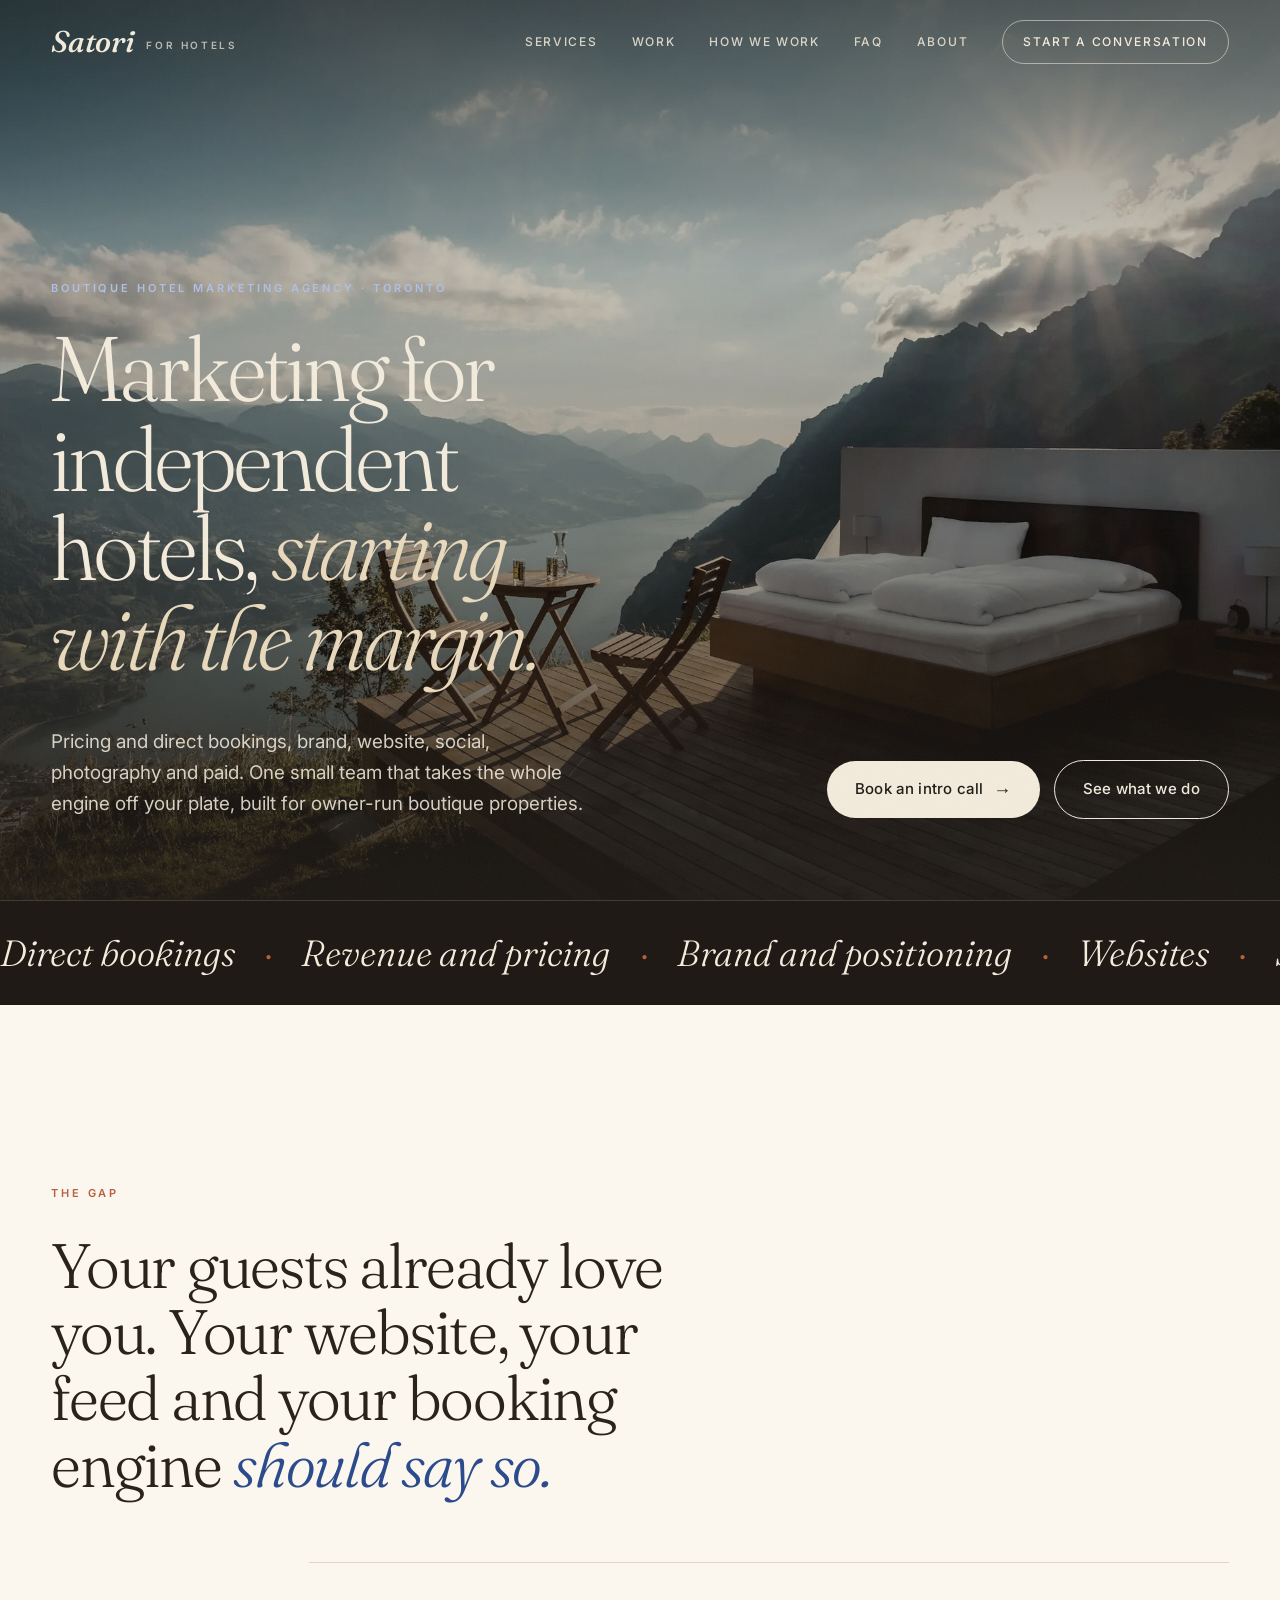
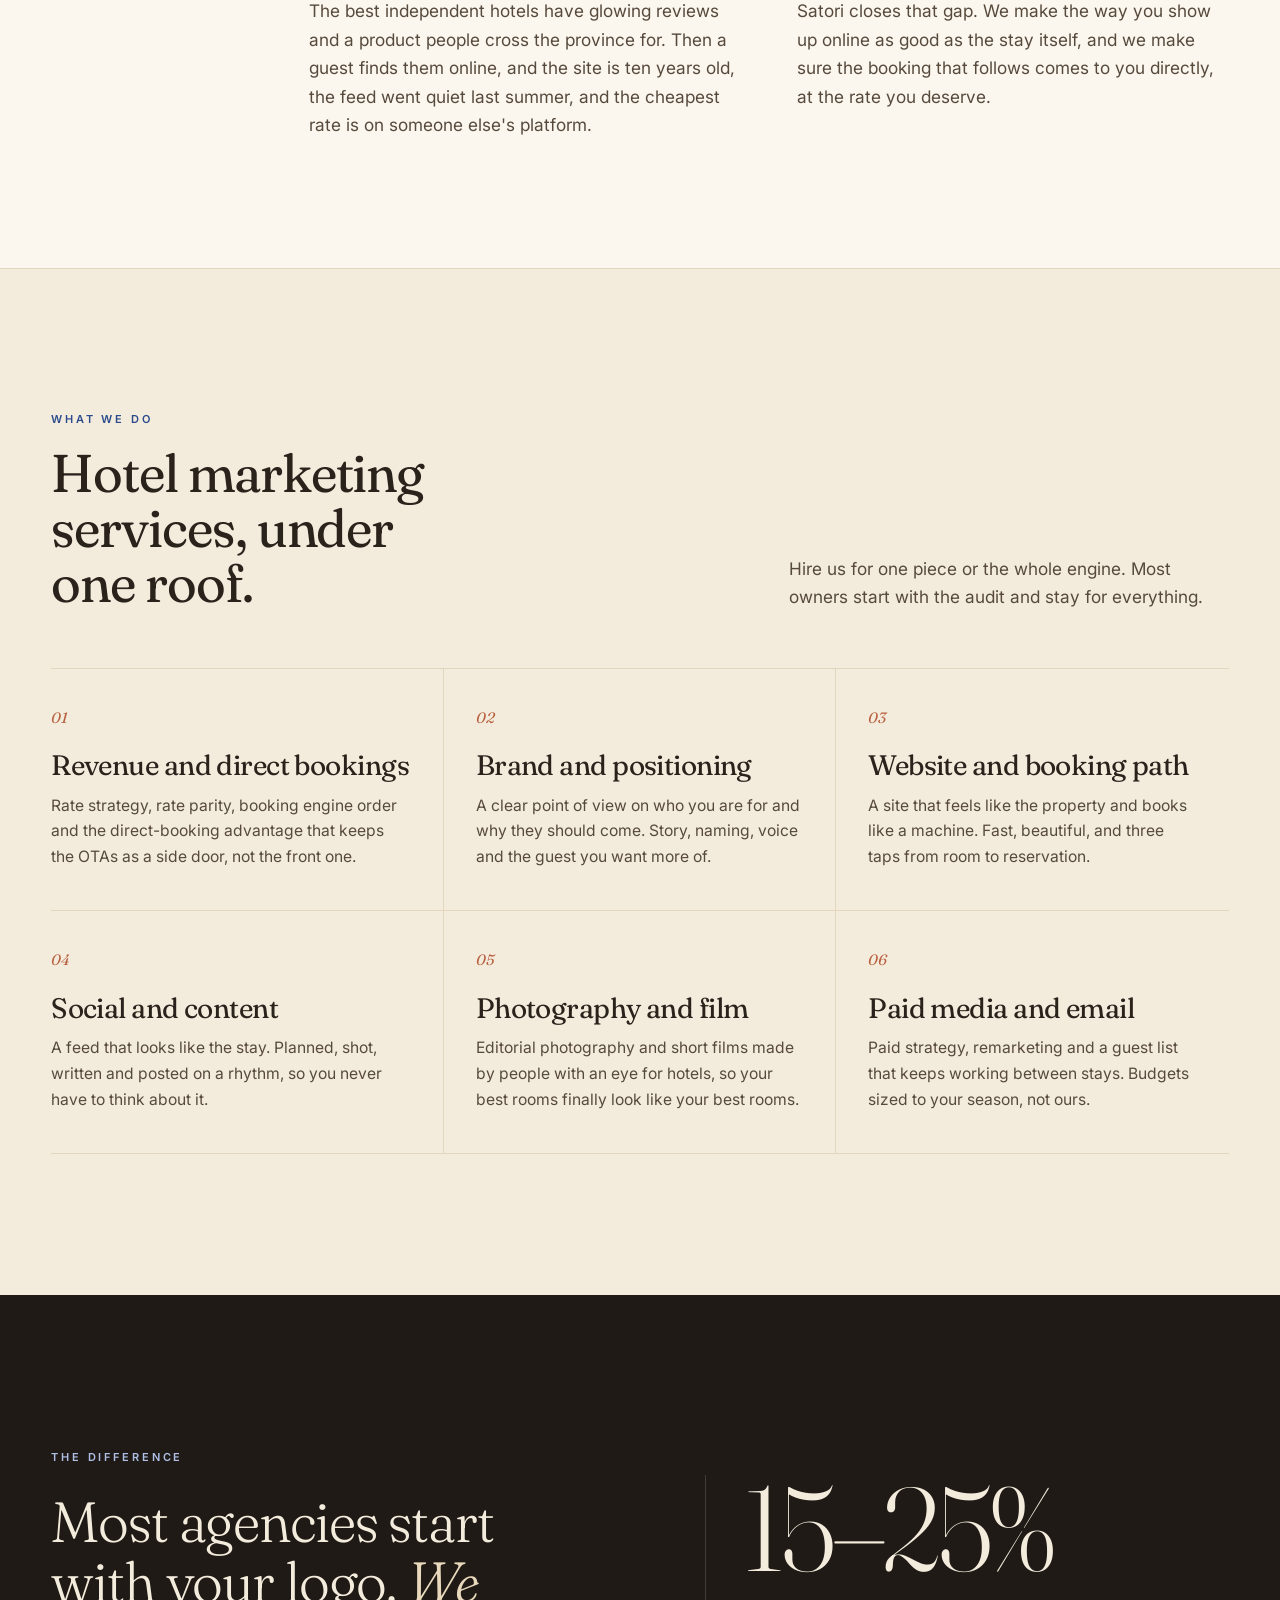
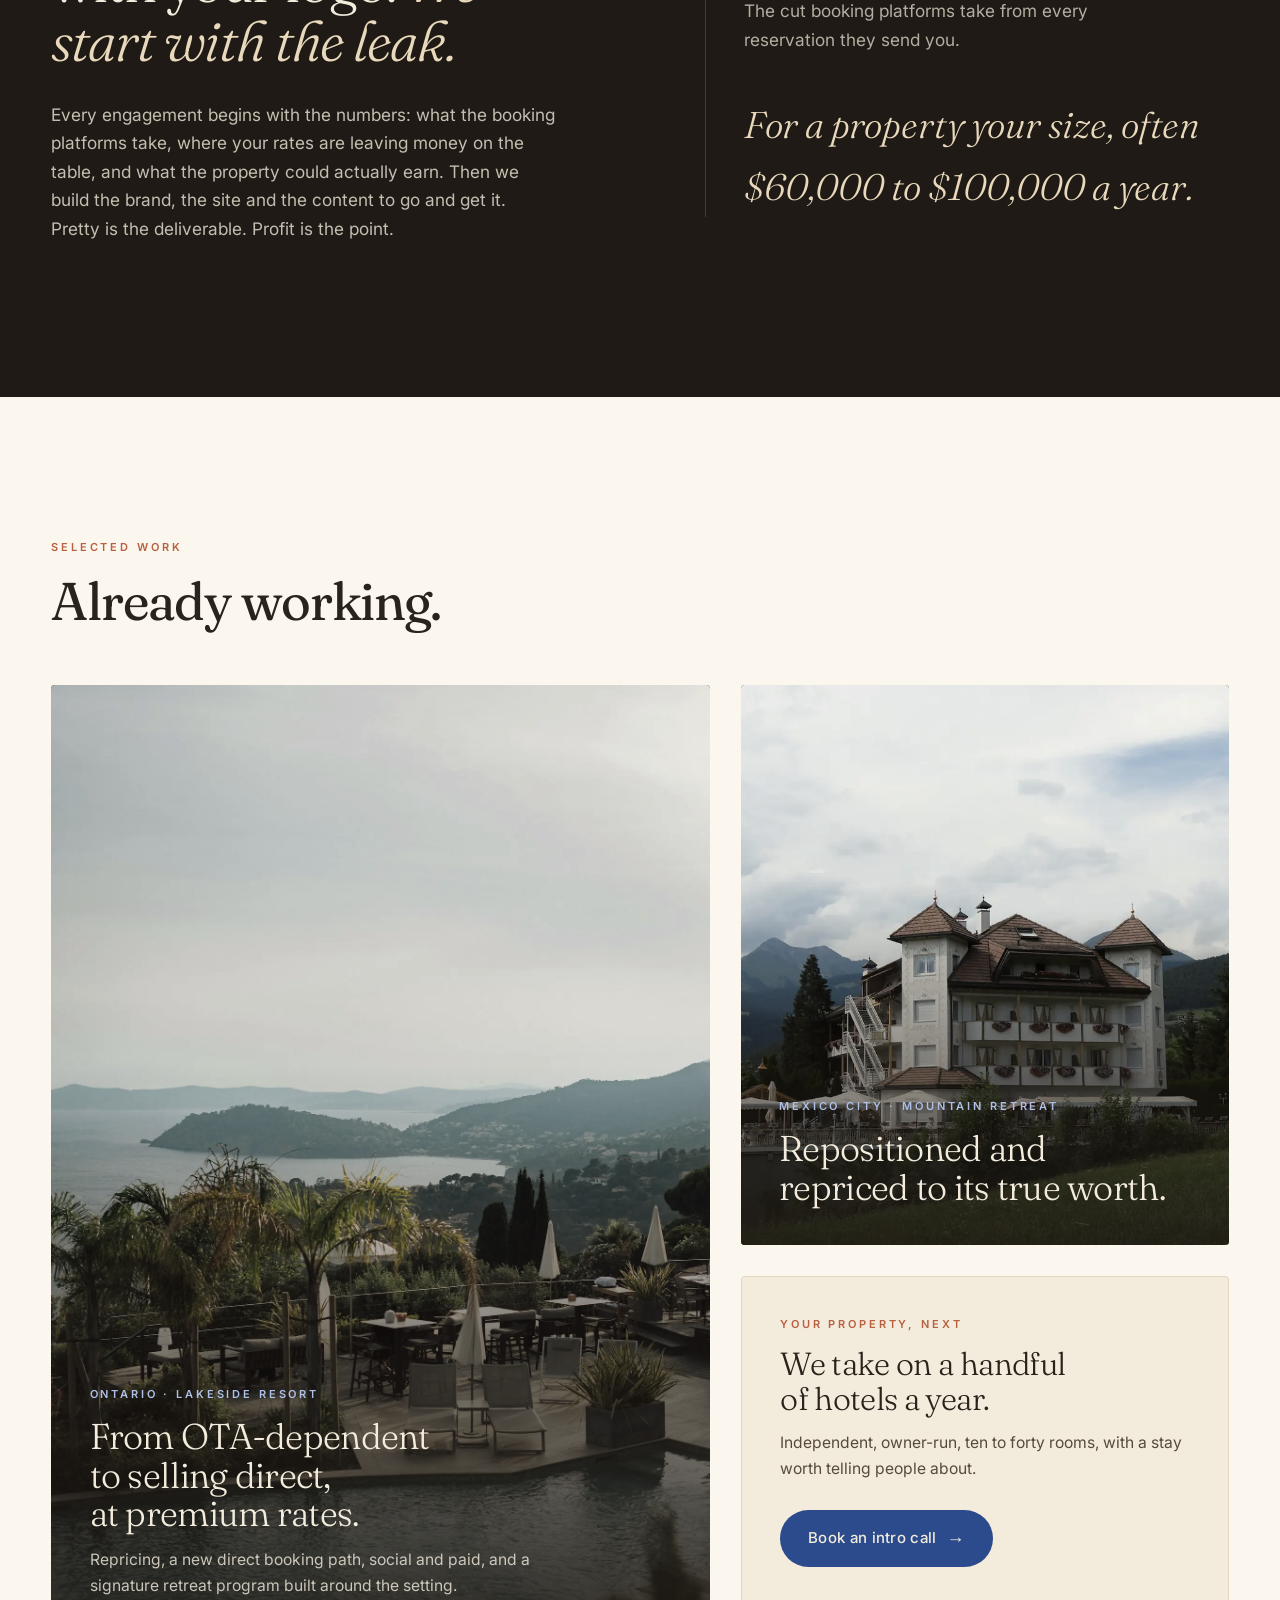
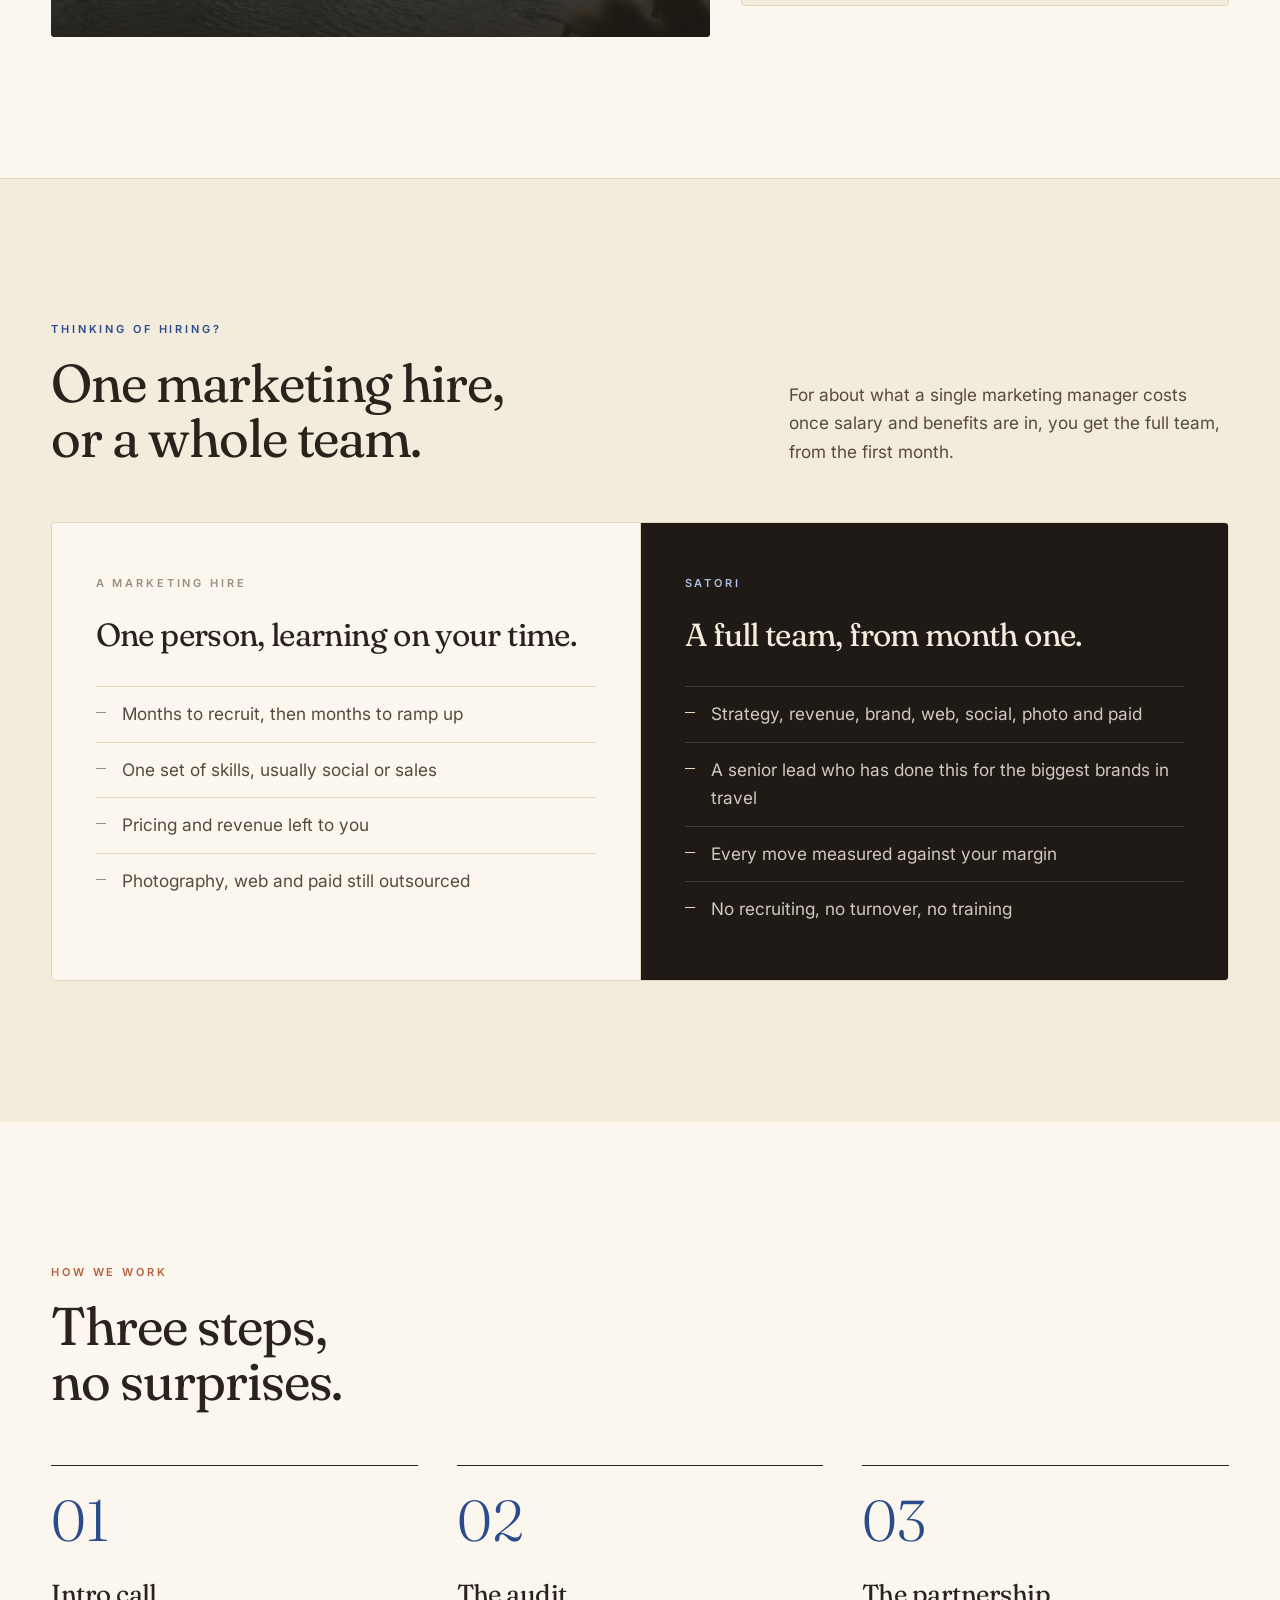
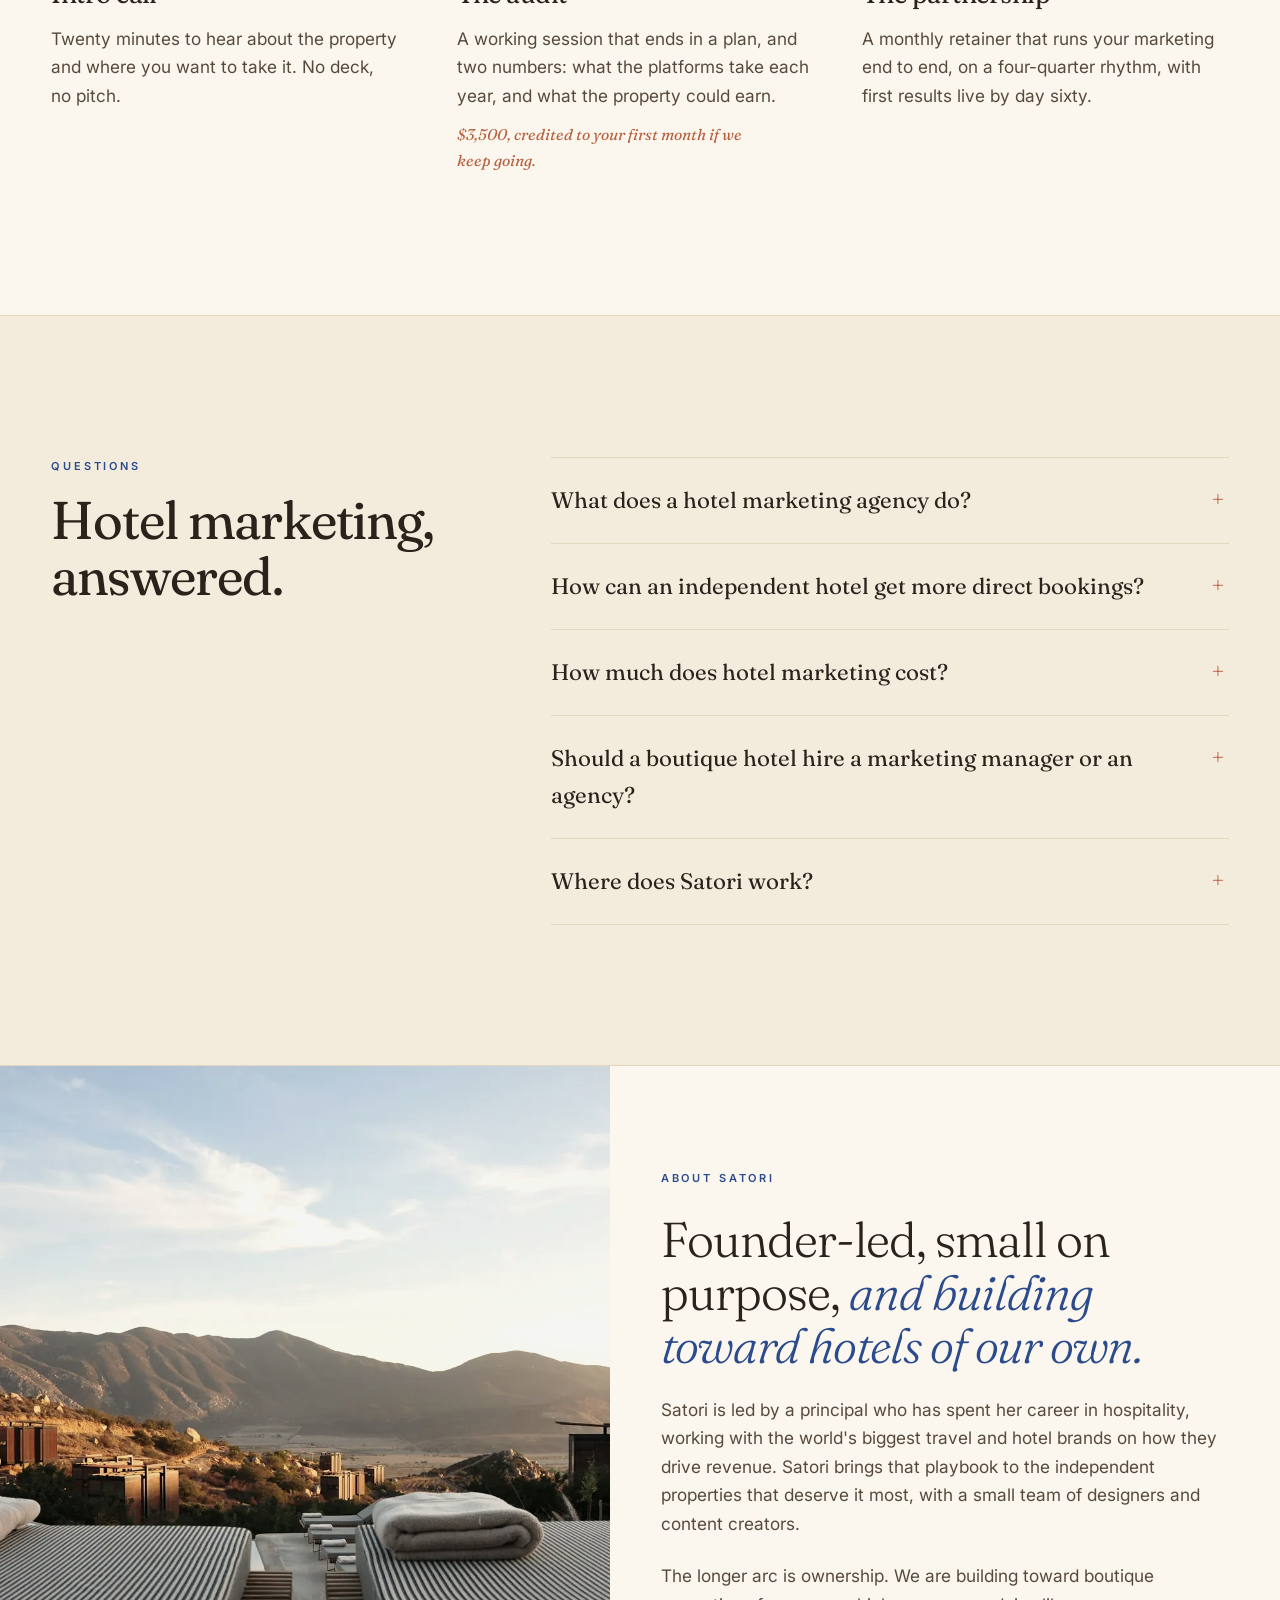
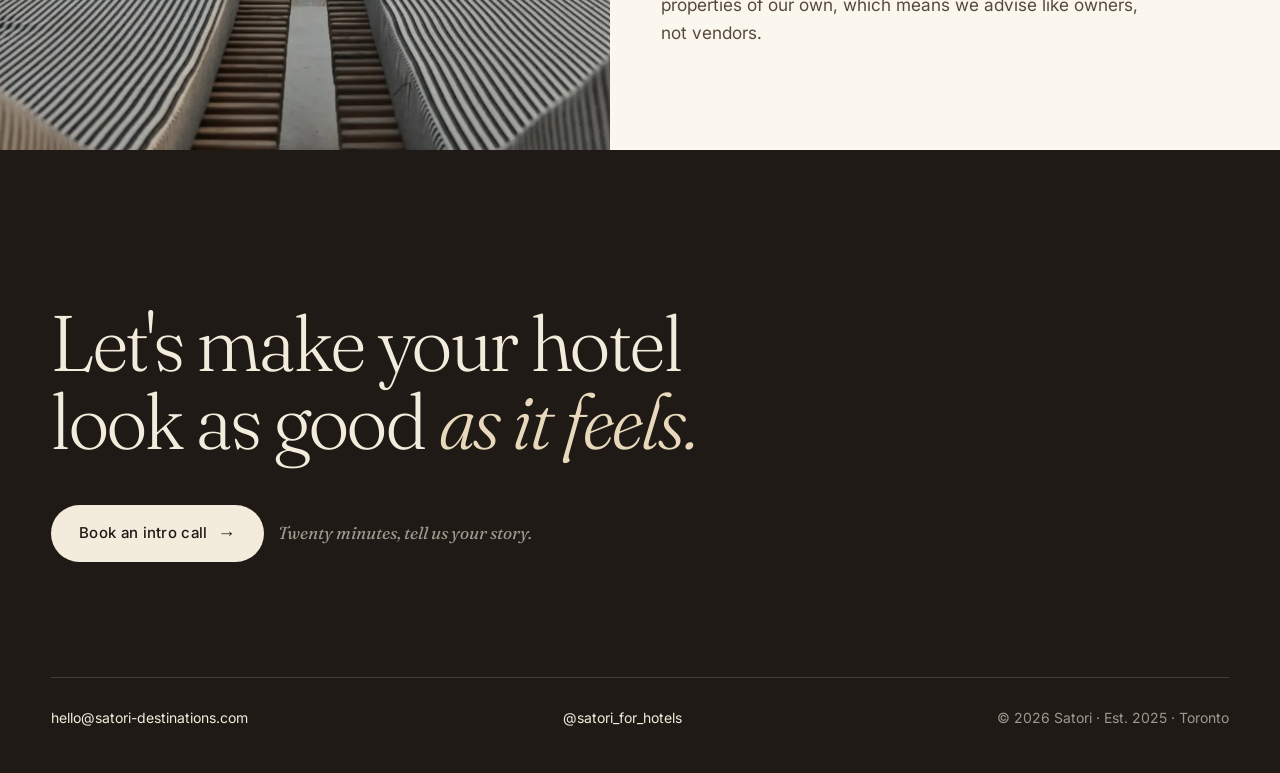
==== commit 5cf520f8: "Reword the intro-call note to invite the owner's story Co-Authored-By: Claude Opus 5 (1M context) <n" ====
--- a/index.html
+++ b/index.html
@@ -474,7 +474,7 @@
         <h2>Let's make your hotel look as good <em>as it feels.</em></h2>
         <div class="btns">
           <a class="btn" href="https://calendar.google.com/appointments/schedules/AcZssZ0ndSvzWlwPmbroOjTRY0KEPjkaPlGboBNWOEW8EKug4U16iPwtLyzB0hE8N6vVx075w9qA5UIP">Book an intro call <span class="arrow">→</span></a>
-          <span class="note">Twenty minutes, no pitch.</span>
+          <span class="note">Twenty minutes, tell us your story.</span>
         </div>
       </div>
       <div class="foot-meta">
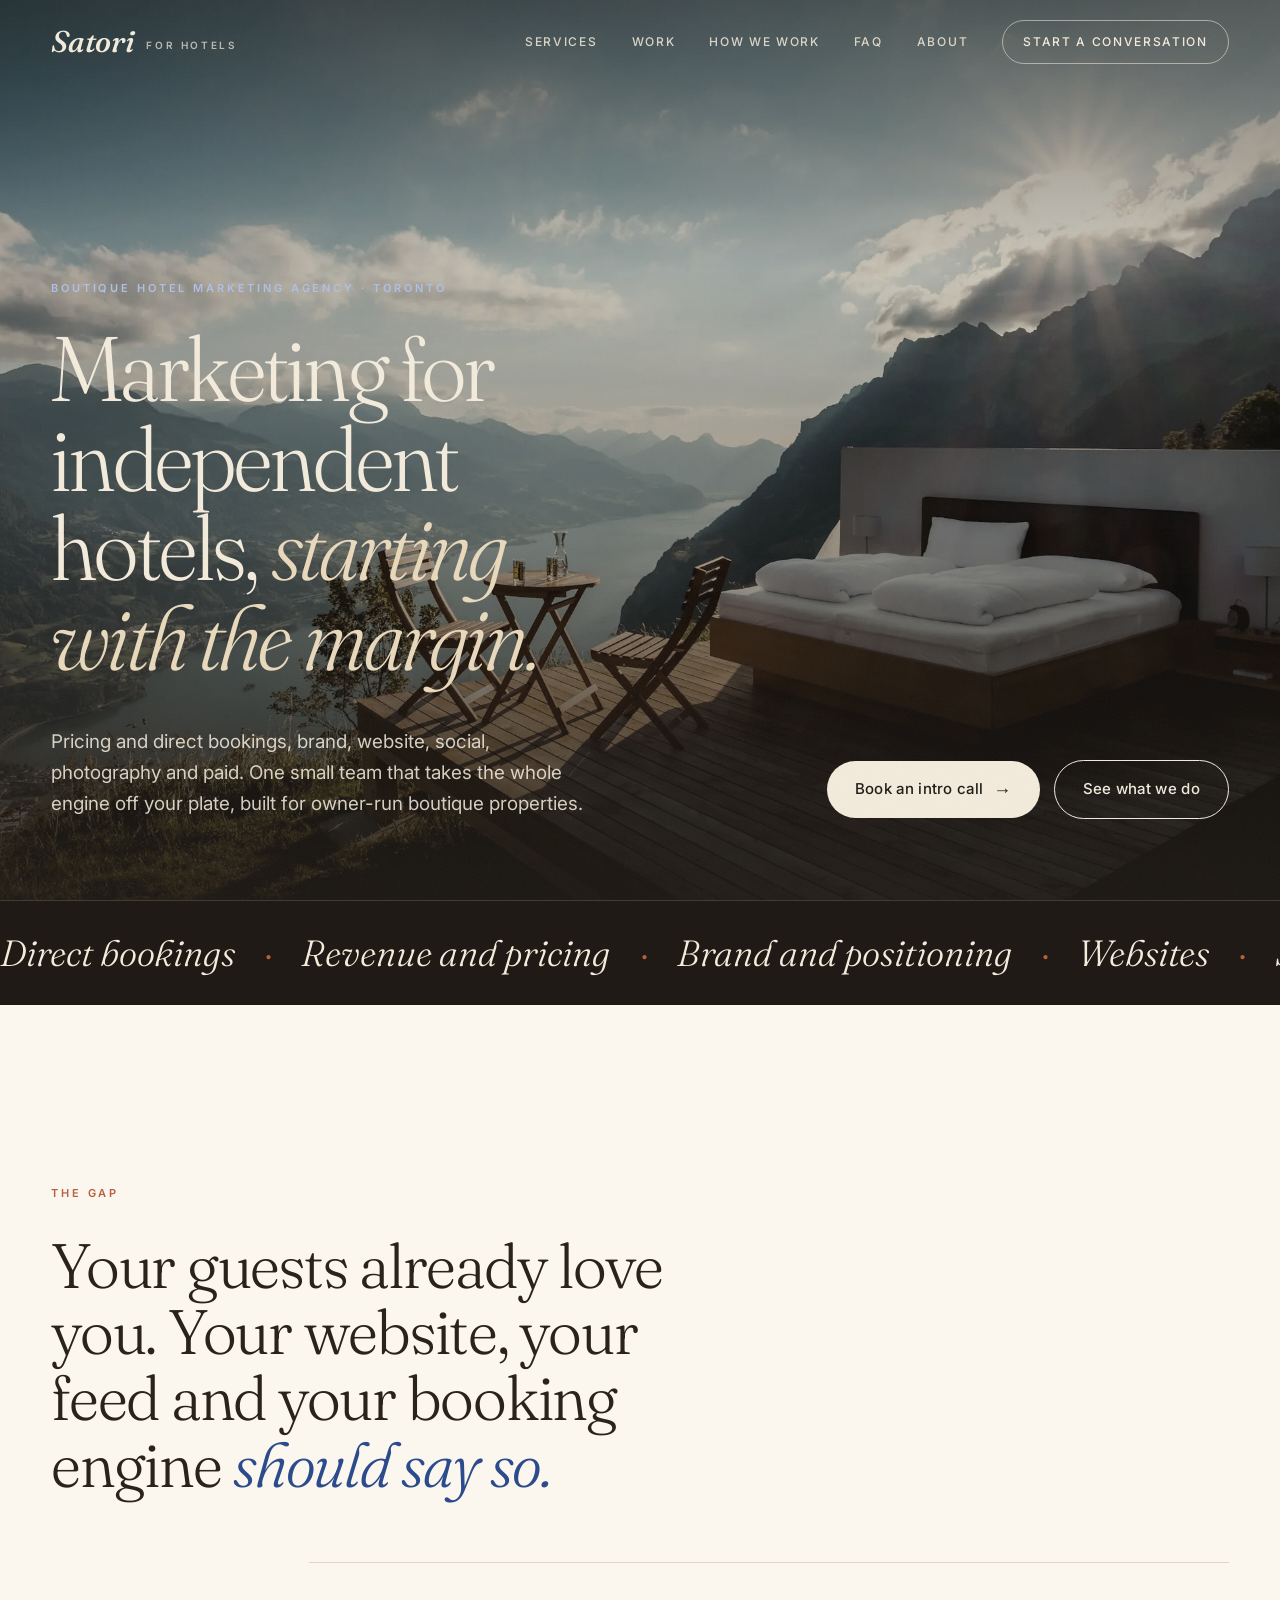
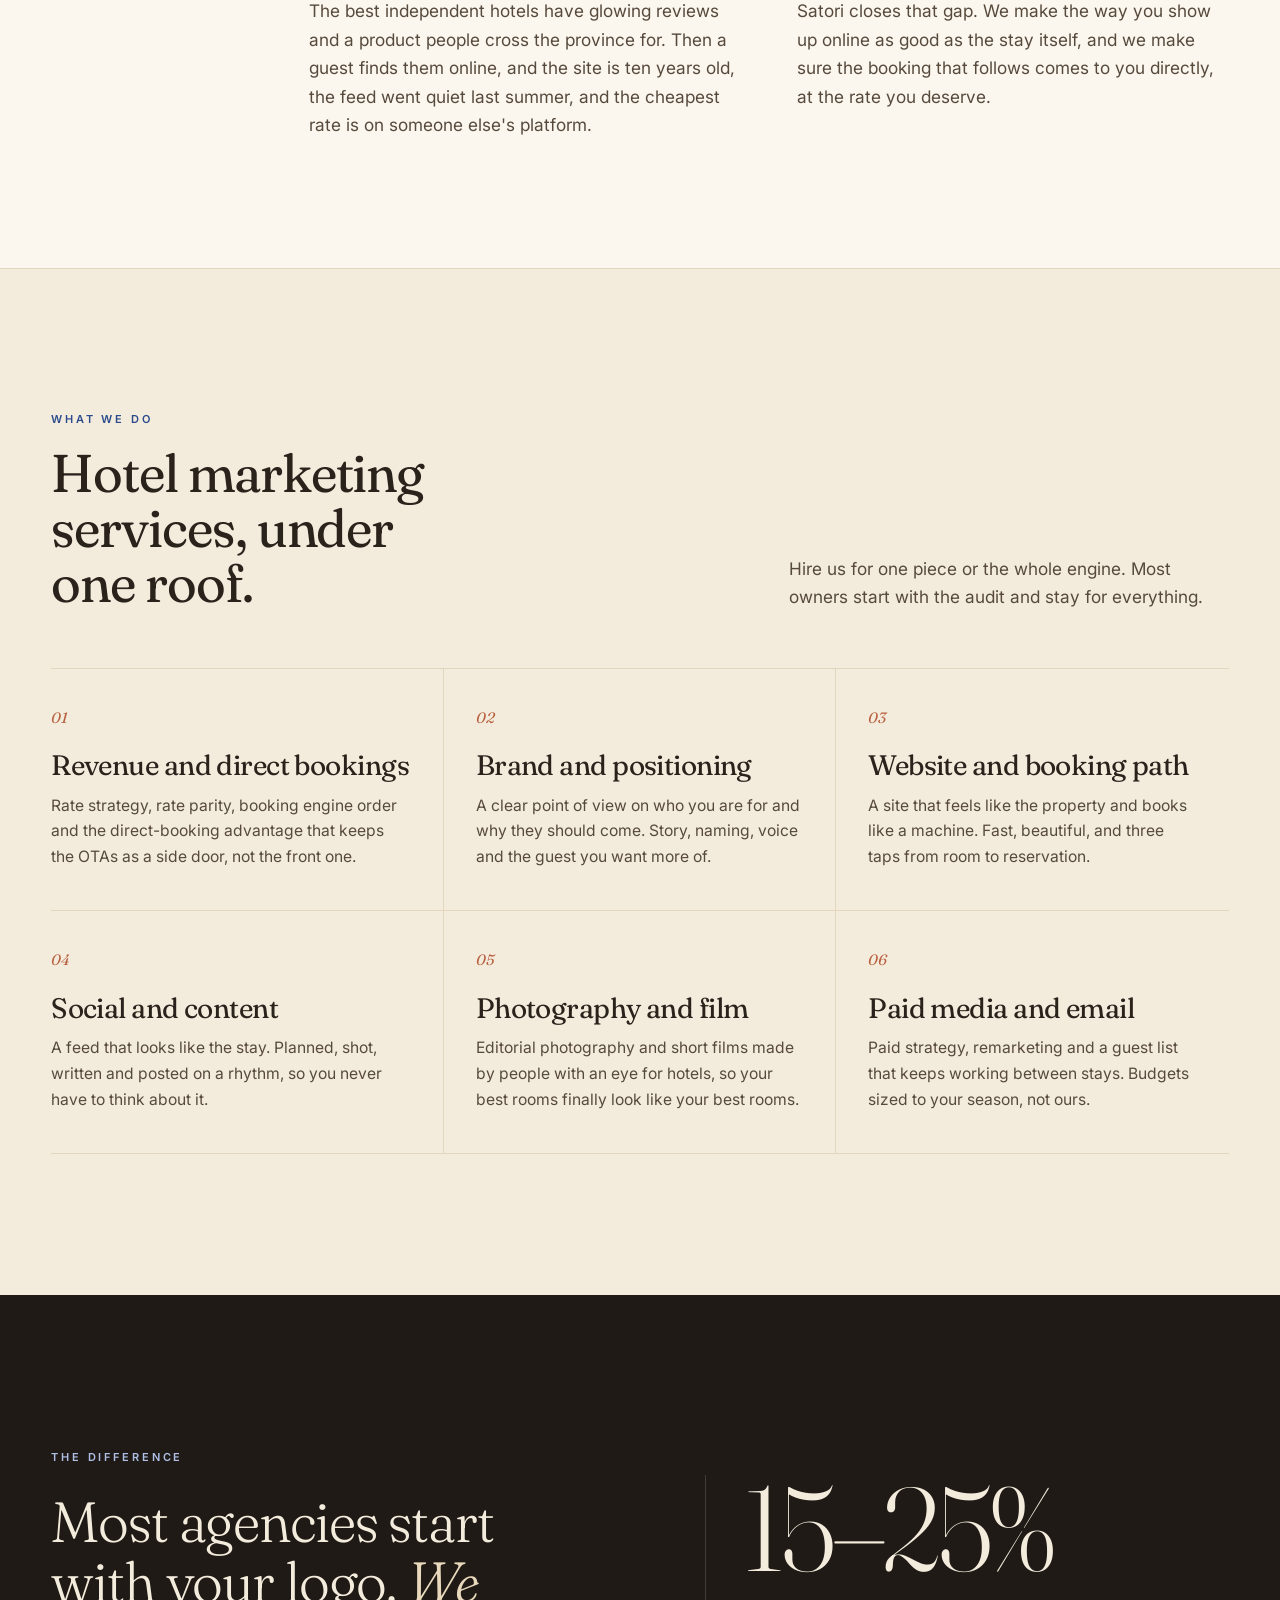
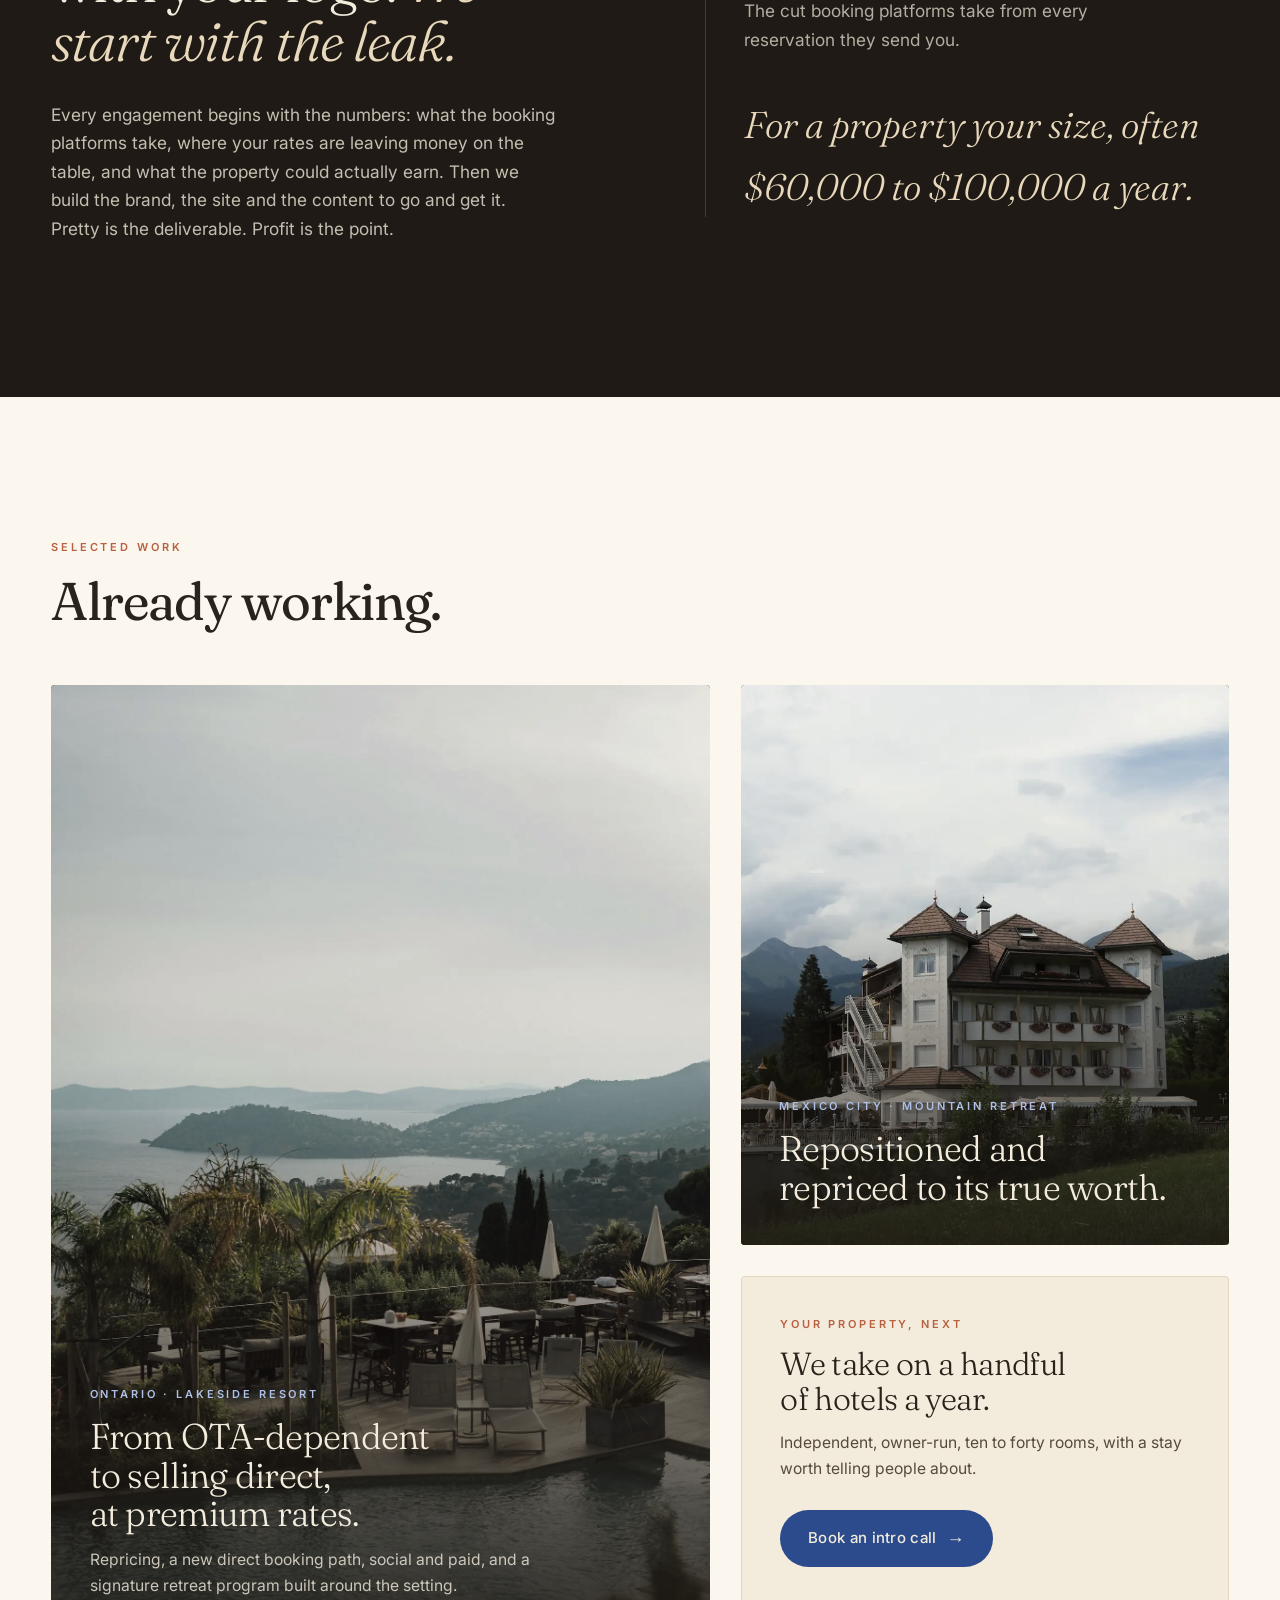
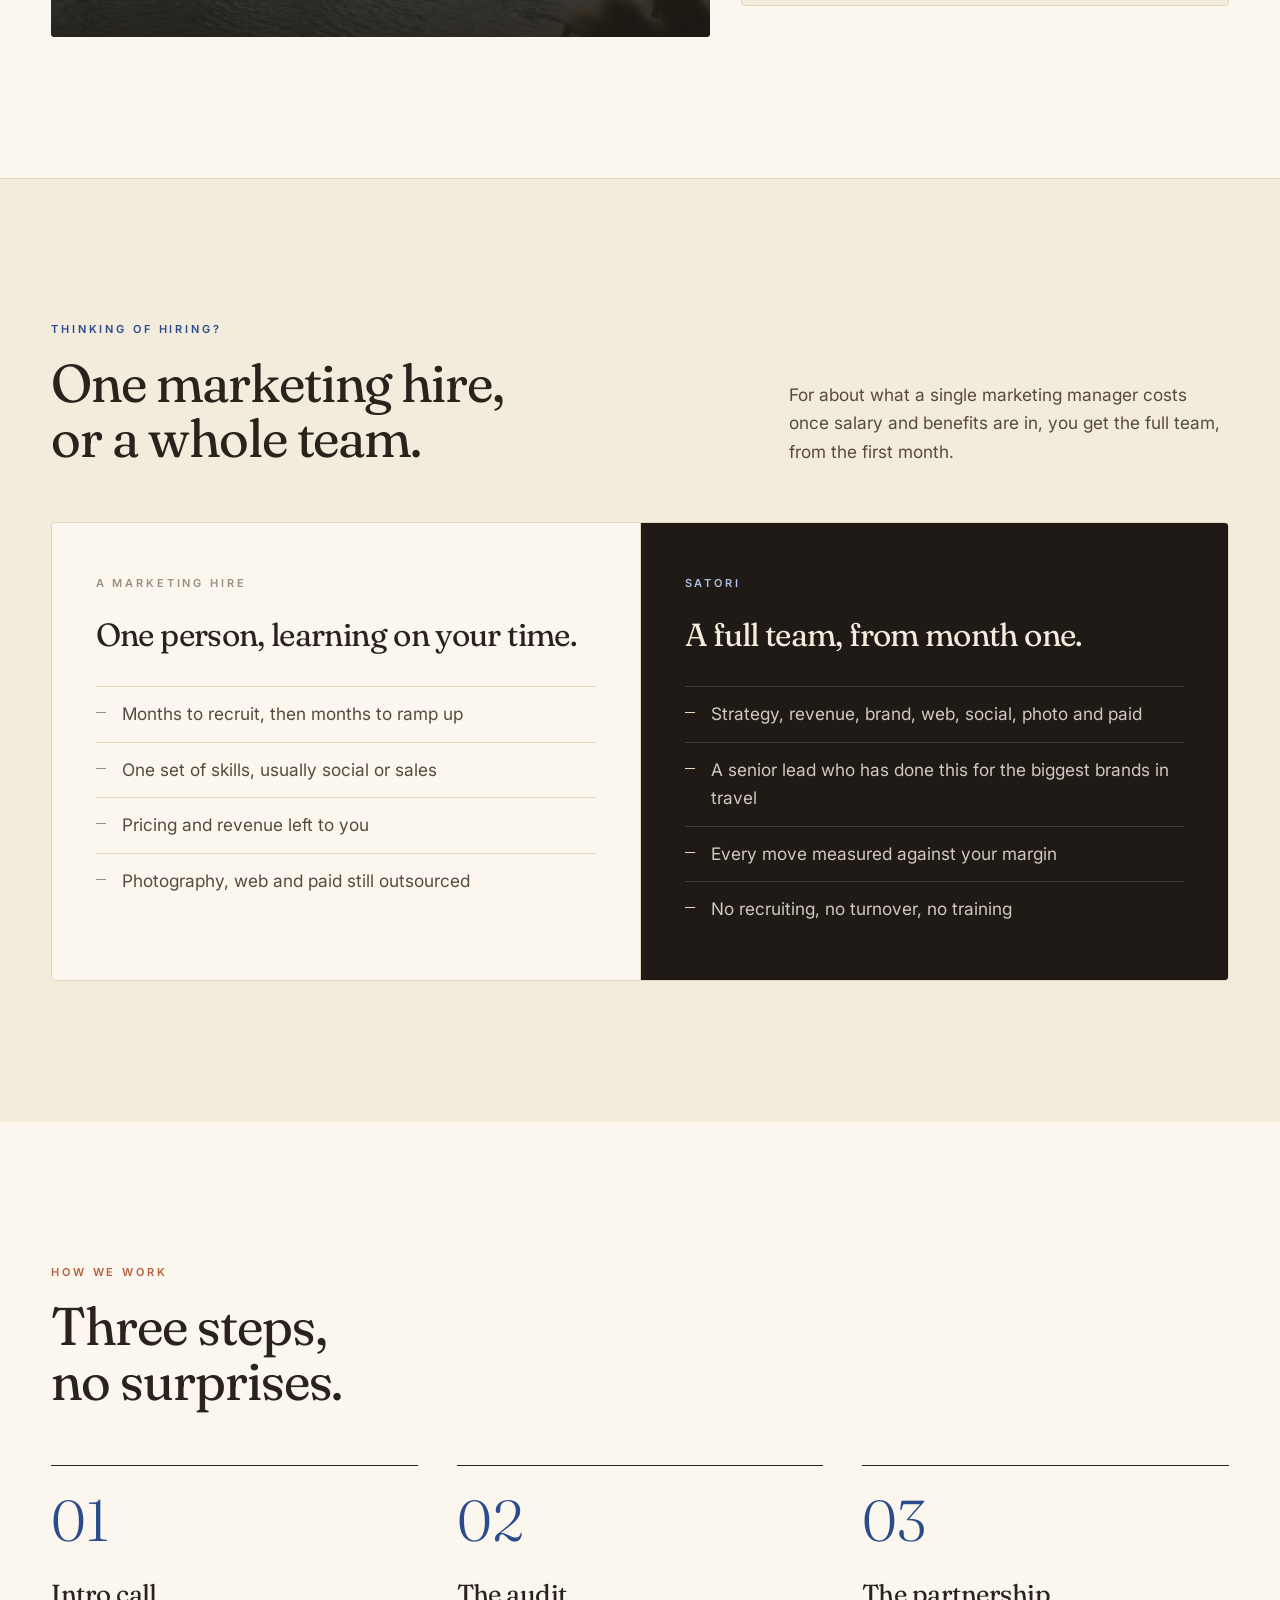
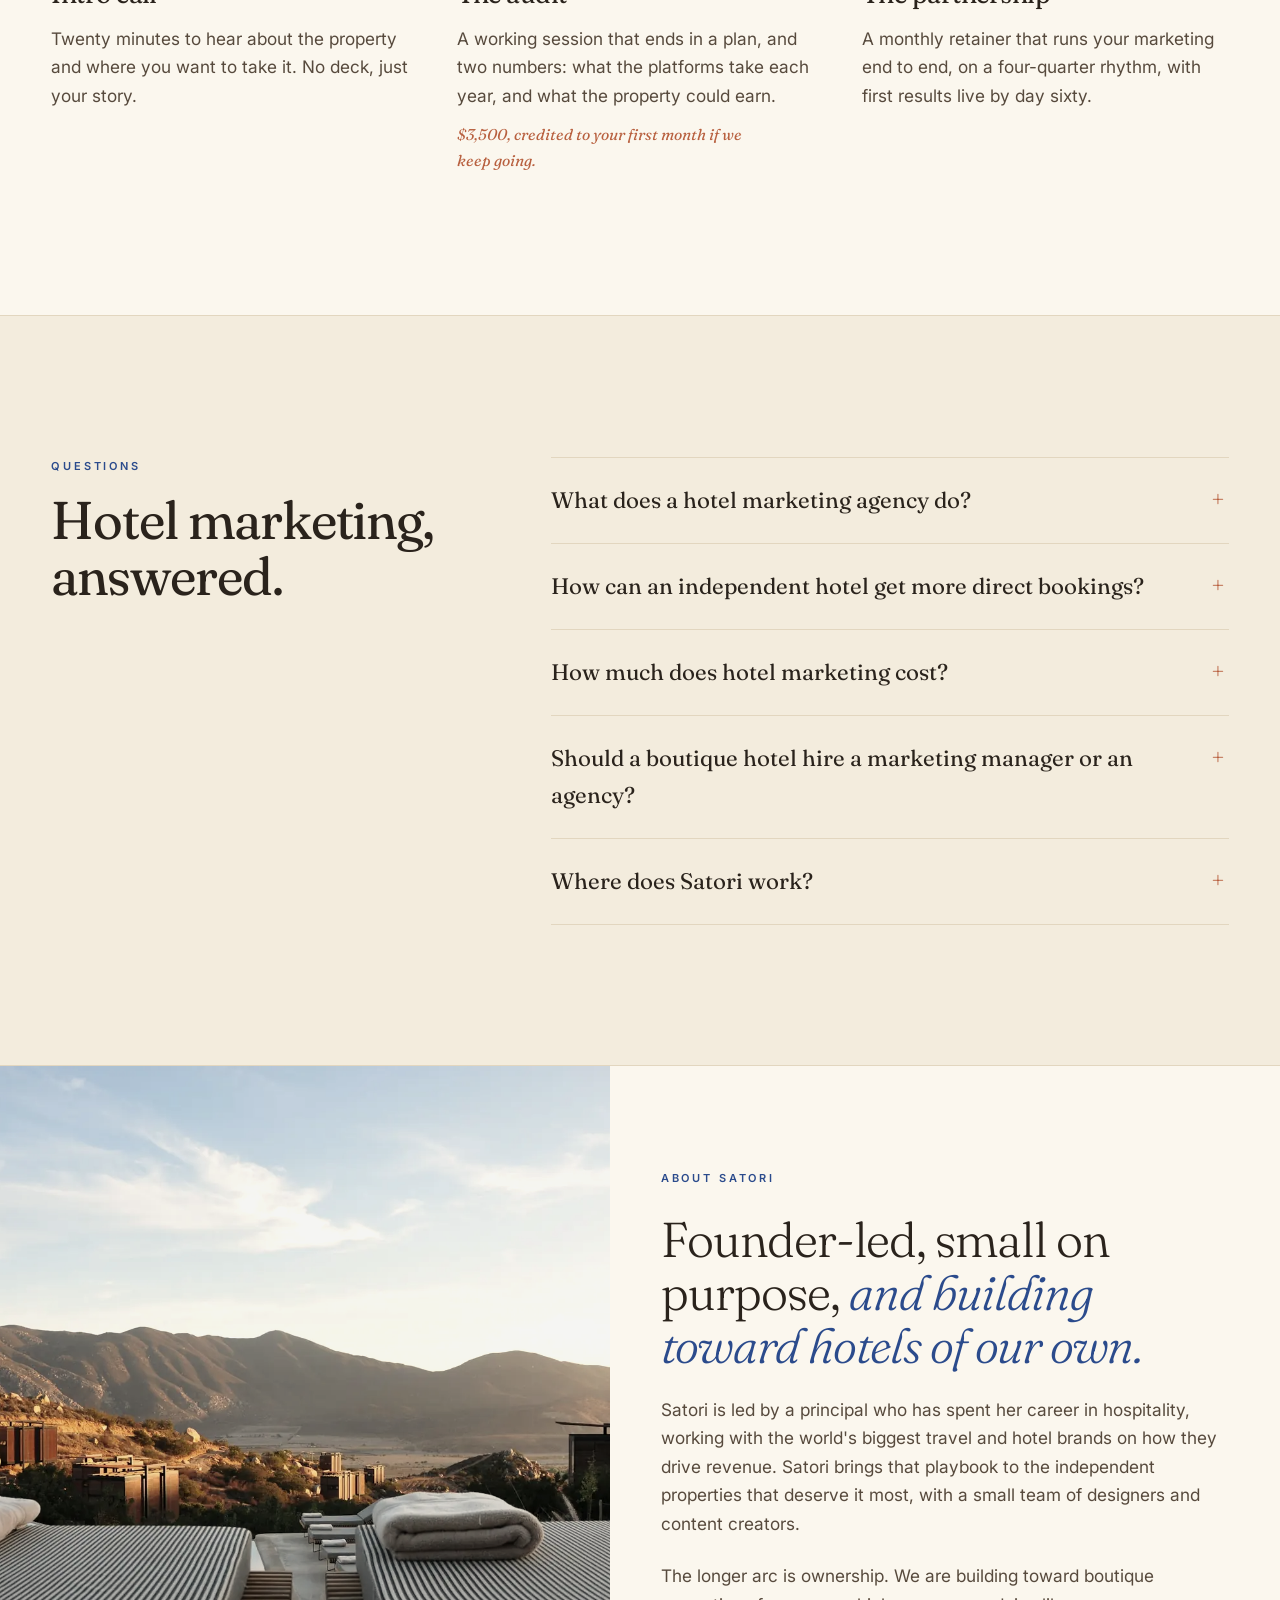
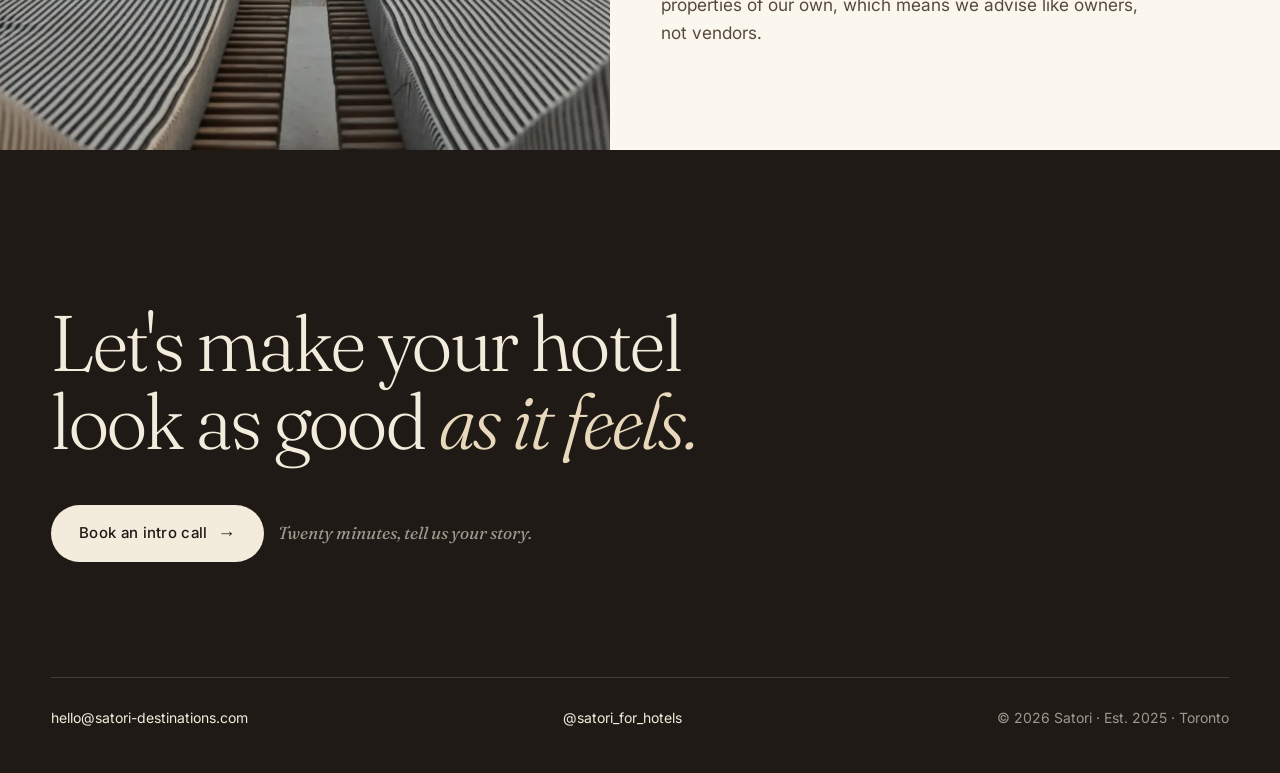
==== commit f5f6b116: "Match the intro-call step to the new story framing Co-Authored-By: Claude Opus 5 (1M context) <norep" ====
--- a/index.html
+++ b/index.html
@@ -431,7 +431,7 @@
           </div>
         </div>
         <ol class="steps reveal">
-          <li><span class="n">01</span><h3>Intro call</h3><p>Twenty minutes to hear about the property and where you want to take it. No deck, no pitch.</p></li>
+          <li><span class="n">01</span><h3>Intro call</h3><p>Twenty minutes to hear about the property and where you want to take it. No deck, just your story.</p></li>
           <li><span class="n">02</span><h3>The audit</h3><p>A working session that ends in a plan, and two numbers: what the platforms take each year, and what the property could earn.</p><p class="fine">$3,500, credited to your first month if we keep going.</p></li>
           <li><span class="n">03</span><h3>The partnership</h3><p>A monthly retainer that runs your marketing end to end, on a four-quarter rhythm, with first results live by day sixty.</p></li>
         </ol>
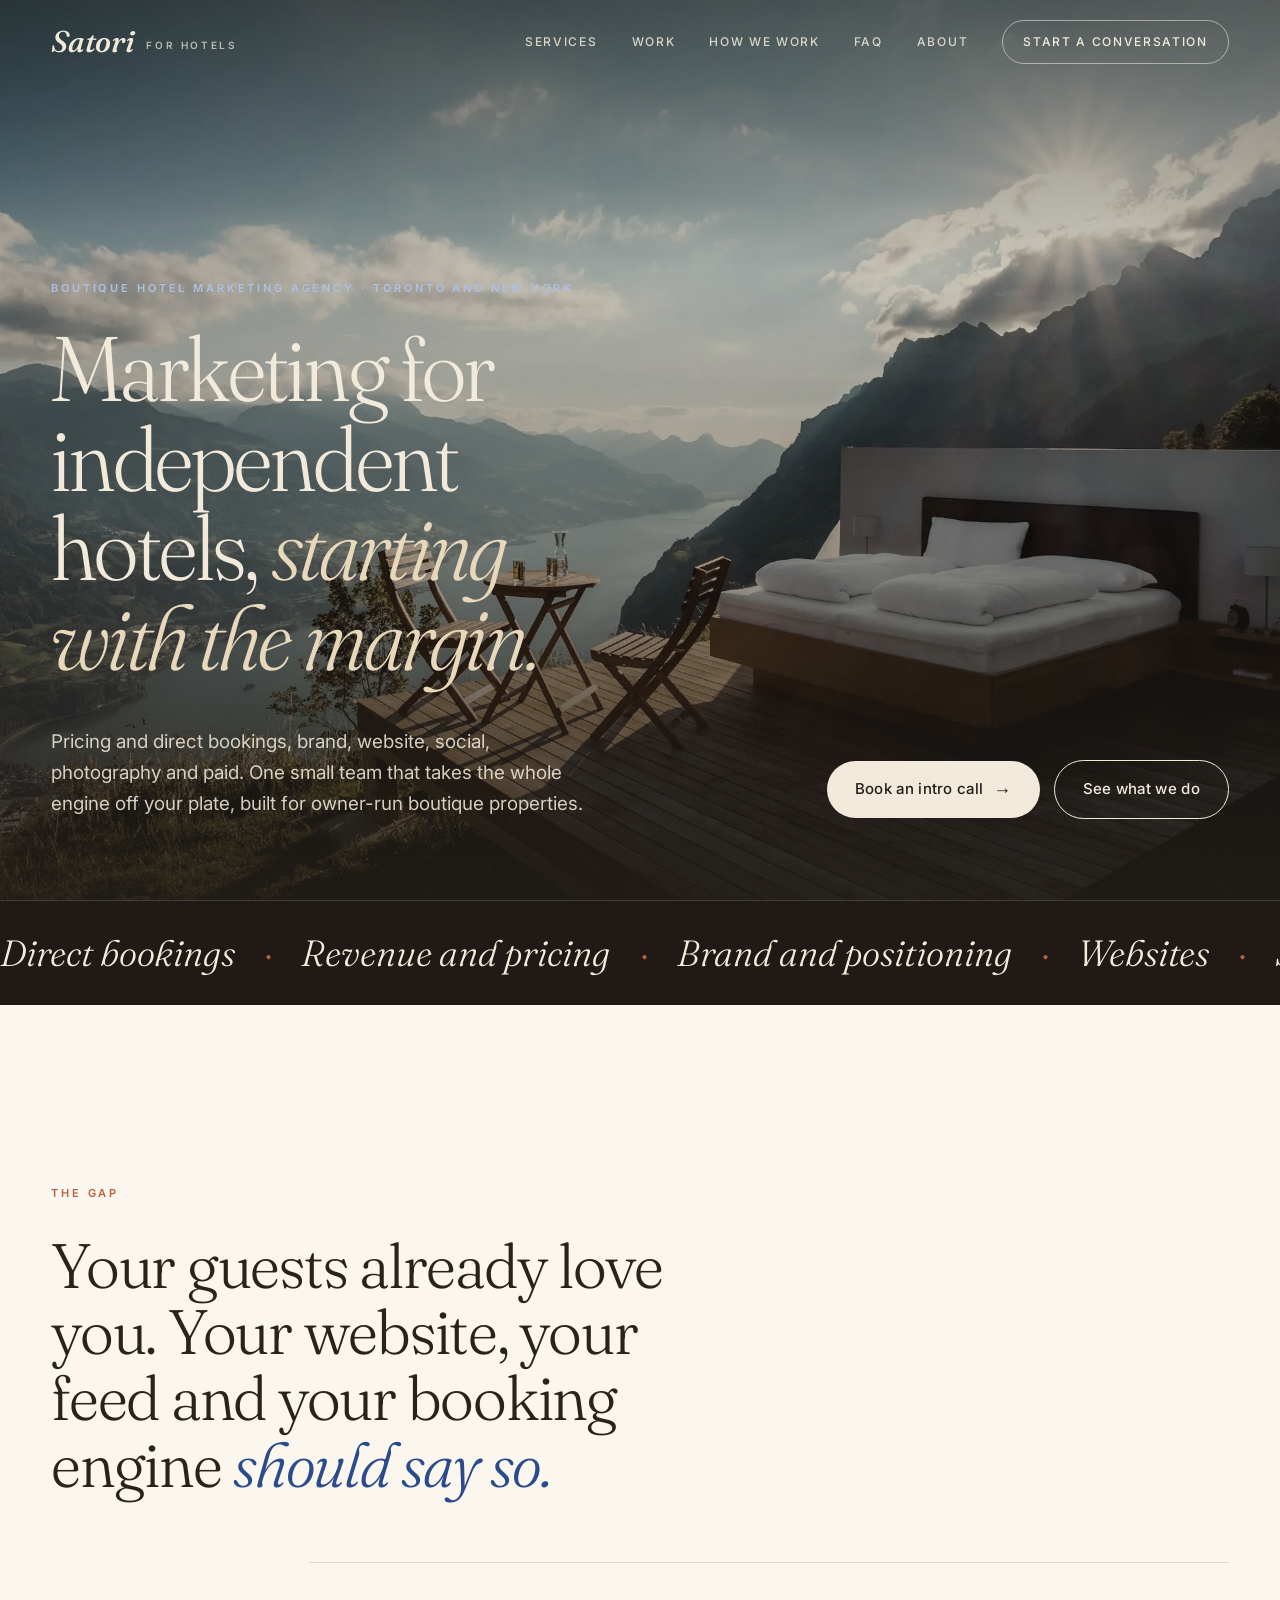
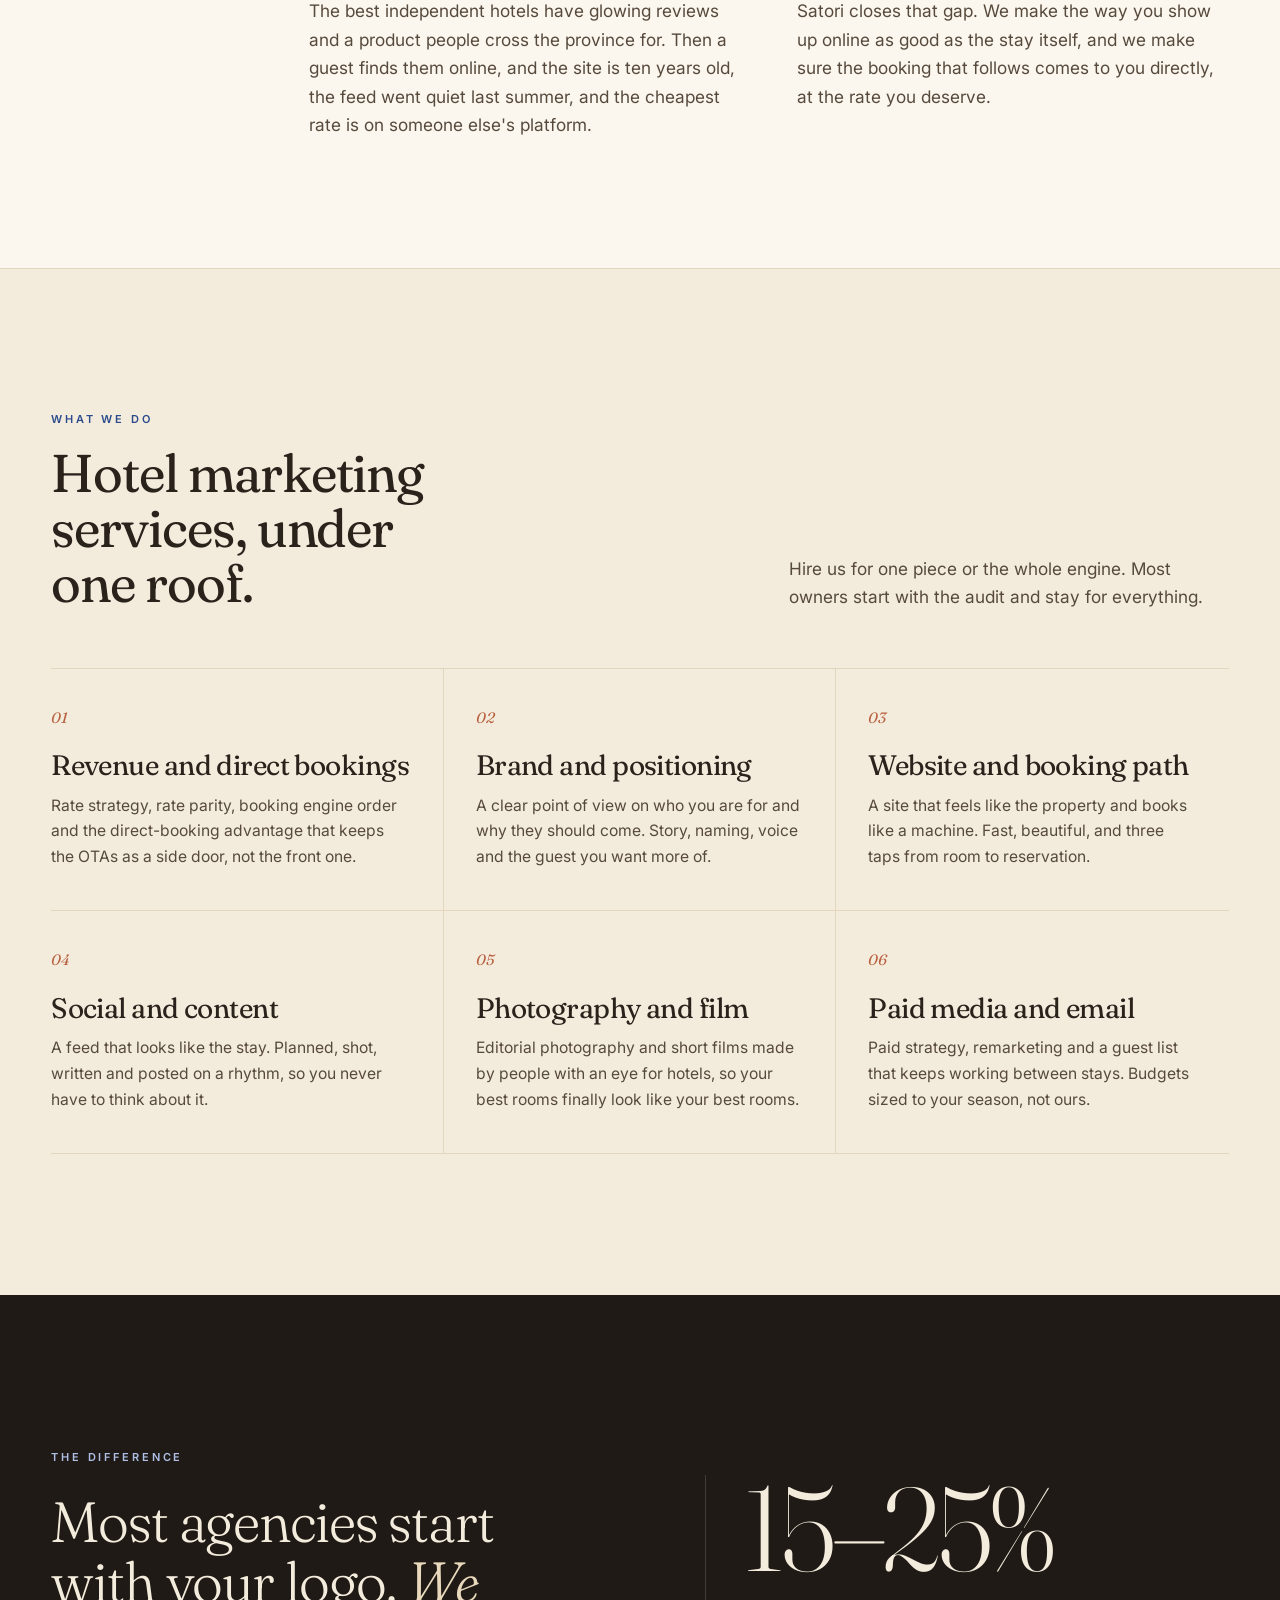
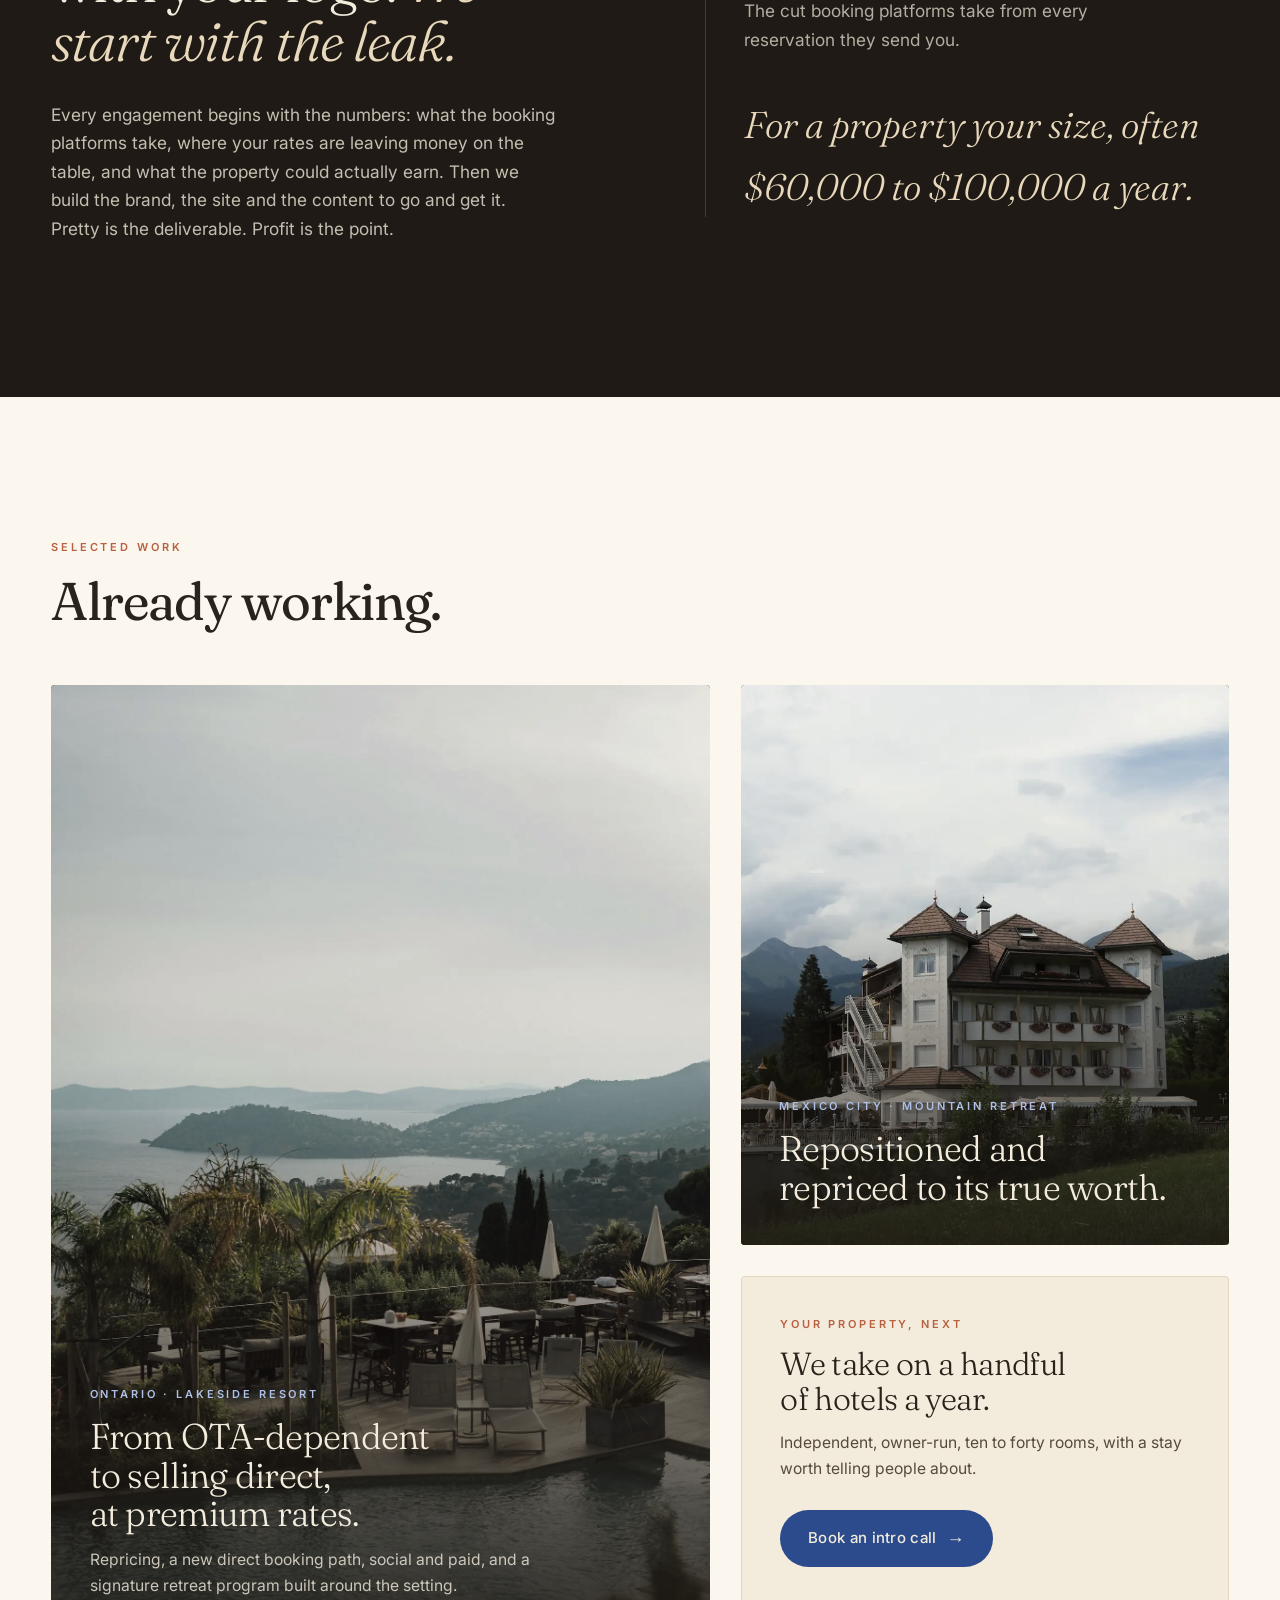
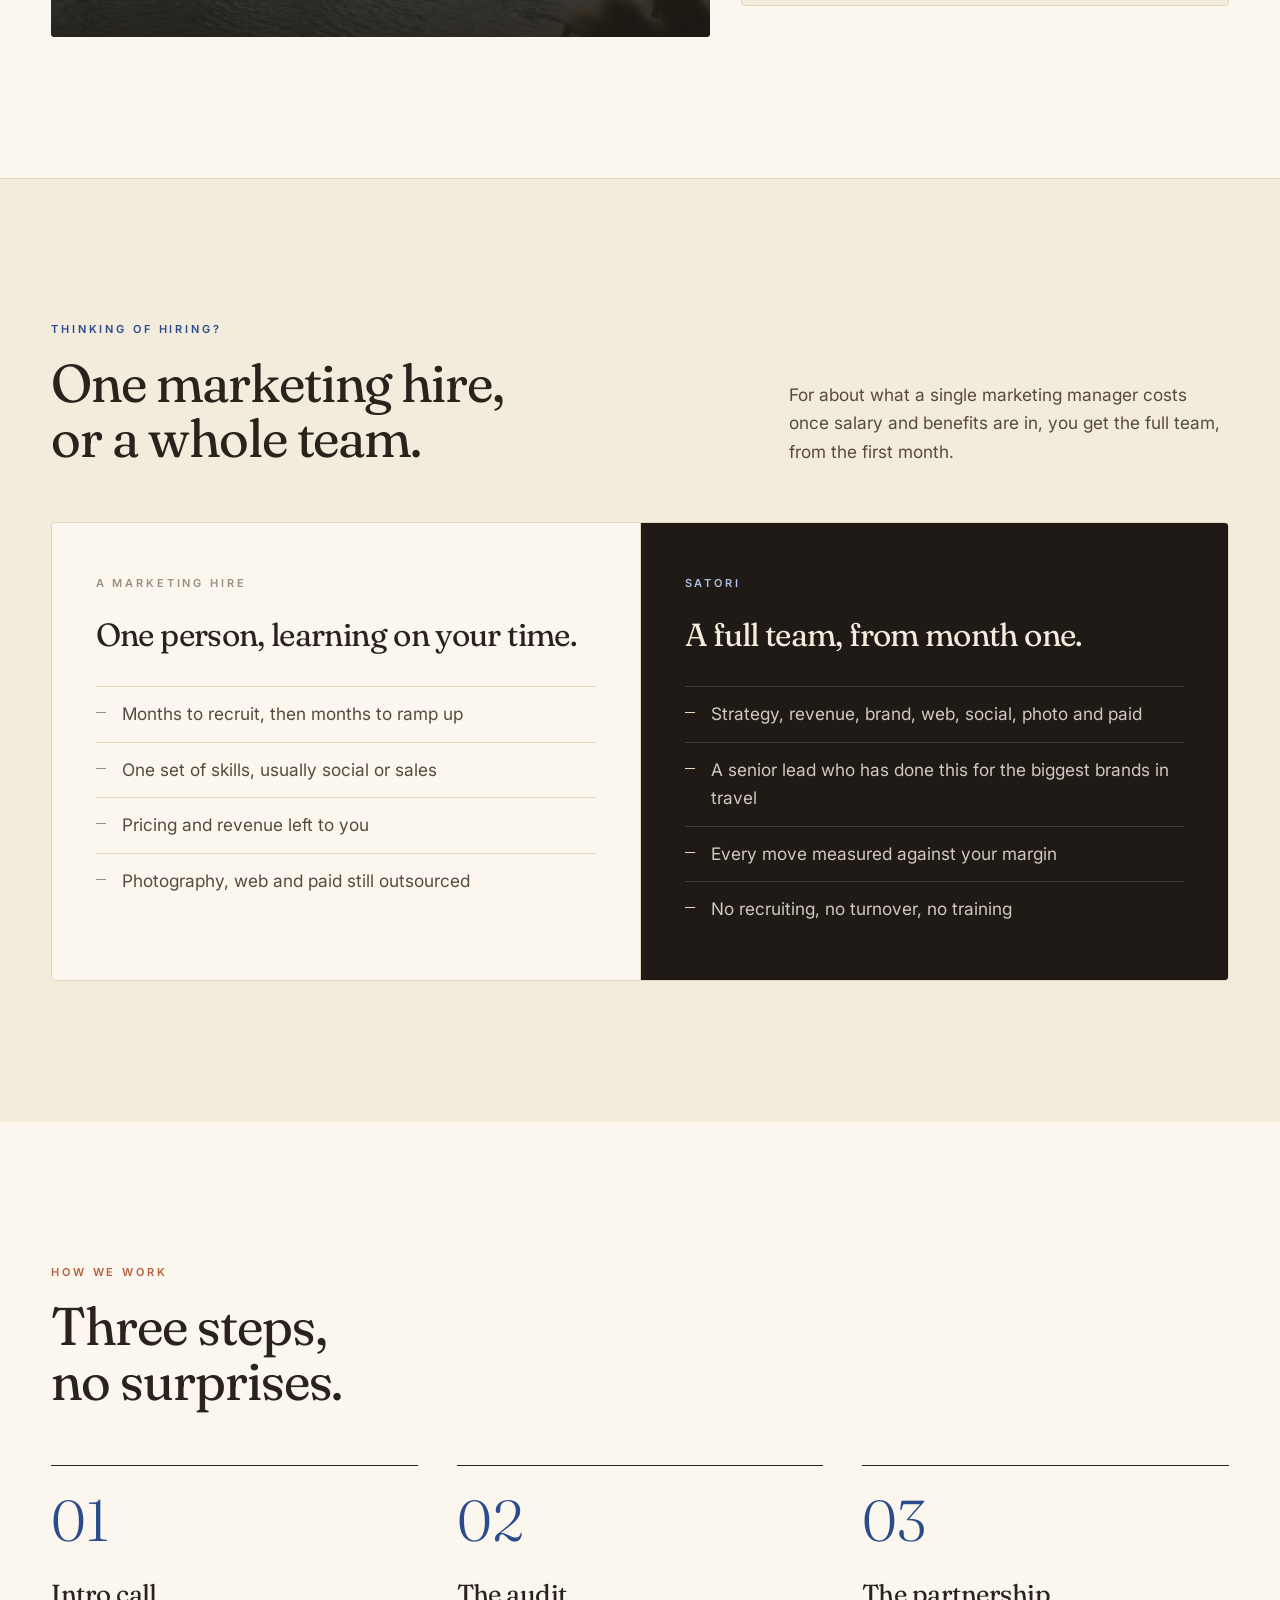
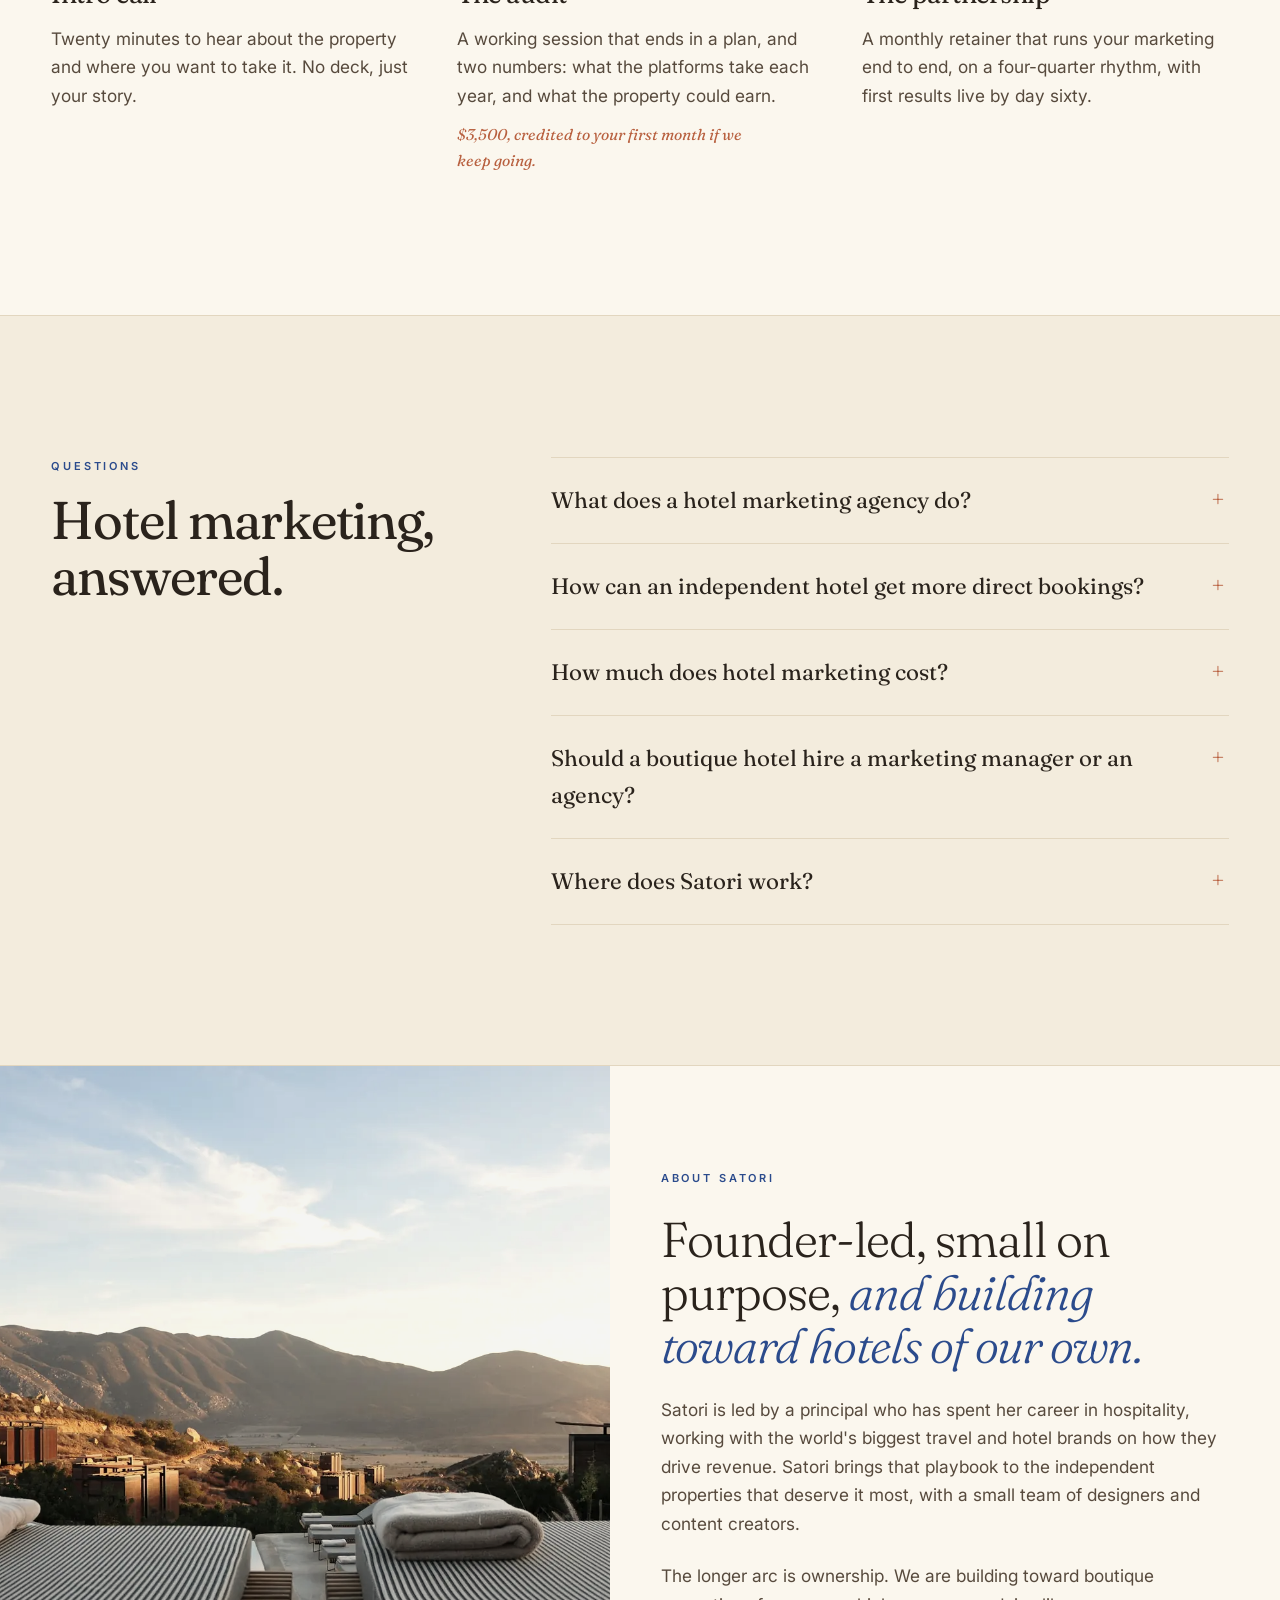
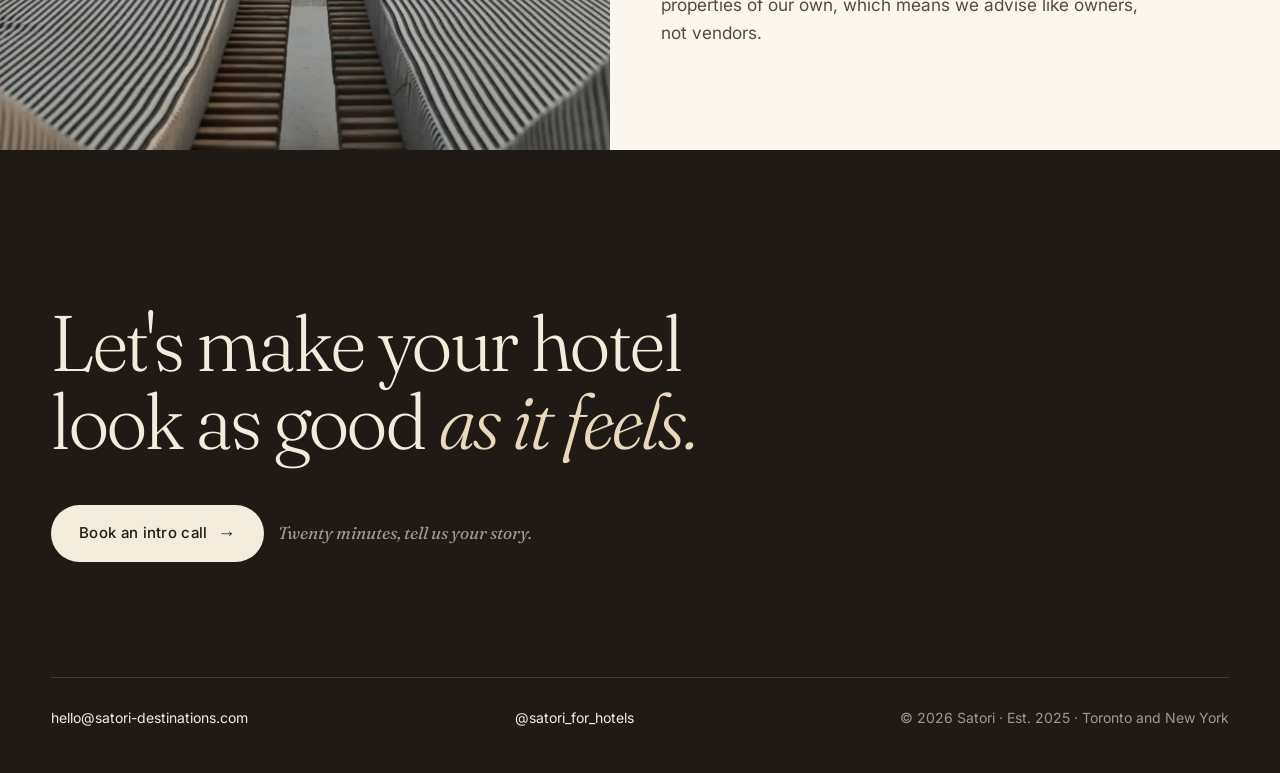
==== commit dd2b58dd: "Add New York alongside Toronto across copy, meta and schema Co-Authored-By: Claude Opus 5 (1M contex" ====
--- a/index.html
+++ b/index.html
@@ -3,11 +3,11 @@
 <head>
   <meta charset="utf-8" />
   <meta name="viewport" content="width=device-width, initial-scale=1" />
-  <title>Hotel Marketing Agency for Boutique Hotels | Satori, Toronto</title>
-  <meta name="description" content="Satori is a Toronto hotel marketing agency for independent and boutique hotels across Canada and the US: direct bookings, revenue, websites, social media, photography and paid ads." />
+  <title>Hotel Marketing Agency for Boutique Hotels | Satori, Toronto &amp; New York</title>
+  <meta name="description" content="Satori is a Toronto and New York hotel marketing agency for independent and boutique hotels across Canada and the US: direct bookings, revenue, websites, social media, photography and paid ads." />
   <meta property="og:type" content="website" />
-  <meta property="og:title" content="Hotel Marketing Agency for Boutique Hotels | Satori, Toronto" />
-  <meta property="og:description" content="Satori is a Toronto hotel marketing agency for independent and boutique hotels across Canada and the US: direct bookings, revenue, websites, social media, photography and paid ads." />
+  <meta property="og:title" content="Hotel Marketing Agency for Boutique Hotels | Satori, Toronto &amp; New York" />
+  <meta property="og:description" content="Satori is a Toronto and New York hotel marketing agency for independent and boutique hotels across Canada and the US: direct bookings, revenue, websites, social media, photography and paid ads." />
   <meta property="og:url" content="https://satori-destinations.com/" />
   <meta property="og:site_name" content="Satori" />
   <meta property="og:locale" content="en_CA" />
@@ -16,8 +16,8 @@
   <meta property="og:image:height" content="630" />
   <meta property="og:image:alt" content="Satori, a hospitality marketing agency for independent hotels" />
   <meta name="twitter:card" content="summary_large_image" />
-  <meta name="twitter:title" content="Hotel Marketing Agency for Boutique Hotels | Satori, Toronto" />
-  <meta name="twitter:description" content="Satori is a Toronto hotel marketing agency for independent and boutique hotels across Canada and the US: direct bookings, revenue, websites, social media, photography and paid ads." />
+  <meta name="twitter:title" content="Hotel Marketing Agency for Boutique Hotels | Satori, Toronto &amp; New York" />
+  <meta name="twitter:description" content="Satori is a Toronto and New York hotel marketing agency for independent and boutique hotels across Canada and the US: direct bookings, revenue, websites, social media, photography and paid ads." />
   <meta name="twitter:image" content="https://satori-destinations.com/assets/og-image.png?v=fa0f5c3c" />
   <link rel="canonical" href="https://satori-destinations.com/" />
   <meta name="robots" content="index, follow, max-image-preview:large" />
@@ -26,7 +26,7 @@
   <link rel="preconnect" href="https://fonts.googleapis.com" />
   <link rel="preconnect" href="https://fonts.gstatic.com" crossorigin />
   <link href="https://fonts.googleapis.com/css2?family=Fraunces:ital,opsz,wght,SOFT@0,9..144,300..600,0..100;1,9..144,300..500,0..100&family=Inter:wght@400;500;600&display=swap" rel="stylesheet" />
-  <script type="application/ld+json">{"@context": "https://schema.org", "@graph": [{"@type": ["ProfessionalService", "Organization"], "@id": "https://satori-destinations.com/#satori", "name": "Satori", "alternateName": "Satori for Hotels", "url": "https://satori-destinations.com/", "email": "hello@satori-destinations.com", "logo": "https://satori-destinations.com/logo.png", "image": "https://satori-destinations.com/assets/og-image.png", "description": "Satori is a Toronto hotel marketing agency for independent and boutique hotels across Canada and the US: direct bookings, revenue, websites, social media, photography and paid ads.", "slogan": "Marketing for independent hotels, starting with the margin.", "foundingDate": "2025", "address": {"@type": "PostalAddress", "addressLocality": "Toronto", "addressRegion": "ON", "addressCountry": "CA"}, "areaServed": [{"@type": "Country", "name": "Canada"}, {"@type": "Country", "name": "United States"}, {"@type": "Place", "name": "Caribbean"}], "sameAs": ["https://www.instagram.com/satori_for_hotels/"], "knowsAbout": ["hotel marketing", "boutique hotel marketing", "direct booking strategy", "hotel revenue management", "hotel website design", "hotel social media marketing", "hotel photography", "hotel paid advertising"], "hasOfferCatalog": {"@type": "OfferCatalog", "name": "Hotel marketing services", "itemListElement": [{"@type": "Offer", "itemOffered": {"@type": "Service", "name": "Revenue and direct bookings"}}, {"@type": "Offer", "itemOffered": {"@type": "Service", "name": "Brand and positioning"}}, {"@type": "Offer", "itemOffered": {"@type": "Service", "name": "Hotel website and booking path"}}, {"@type": "Offer", "itemOffered": {"@type": "Service", "name": "Social media and content"}}, {"@type": "Offer", "itemOffered": {"@type": "Service", "name": "Hotel photography and film"}}, {"@type": "Offer", "itemOffered": {"@type": "Service", "name": "Paid media and email"}}]}, "makesOffer": {"@type": "Offer", "priceCurrency": "CAD", "price": "3500", "itemOffered": {"@type": "Service", "name": "Satori Audit", "description": "A working session that ends in a plan and two numbers: what booking platforms take each year, and what the property could earn."}}}, {"@type": "WebSite", "@id": "https://satori-destinations.com/#website", "url": "https://satori-destinations.com/", "name": "Satori", "publisher": {"@id": "https://satori-destinations.com/#satori"}, "inLanguage": "en-CA"}, {"@type": "FAQPage", "mainEntity": [{"@type": "Question", "name": "What does a hotel marketing agency do?", "acceptedAnswer": {"@type": "Answer", "text": "A hotel marketing agency runs the work that fills your rooms: pricing and rate strategy, the direct booking path, your website, social media, photography, paid ads and guest email. Satori does all of it for independent and boutique hotels, starting with the numbers so every piece of marketing is measured against your margin."}}, {"@type": "Question", "name": "How can an independent hotel get more direct bookings?", "acceptedAnswer": {"@type": "Answer", "text": "Start with rate parity and a direct-booking advantage, so your own website is never more expensive than the booking platforms. Then make the booking path fast on a phone, keep your social feed and photography as good as the stay, and use remarketing and email to bring past guests back directly."}}, {"@type": "Question", "name": "How much does hotel marketing cost?", "acceptedAnswer": {"@type": "Answer", "text": "Most partnerships start with the Satori Audit at $3,500, credited to your first month if we keep working together. Our monthly retainer covers the full marketing engine and costs about the same as a single in-house marketing hire once salary and benefits are counted."}}, {"@type": "Question", "name": "Should a boutique hotel hire a marketing manager or an agency?", "acceptedAnswer": {"@type": "Answer", "text": "A marketing manager brings one set of skills and takes months to recruit and ramp up. An agency like Satori brings strategy, revenue, brand, web, social, photography and paid from the first month, for roughly the same budget, with no recruiting or turnover."}}, {"@type": "Question", "name": "Where does Satori work?", "acceptedAnswer": {"@type": "Answer", "text": "Satori is based in Toronto and works with independent hotels, inns and resorts across Ontario, Canada, the United States and the Caribbean."}}]}]}</script>
+  <script type="application/ld+json">{"@context": "https://schema.org", "@graph": [{"@type": ["ProfessionalService", "Organization"], "@id": "https://satori-destinations.com/#satori", "name": "Satori", "alternateName": "Satori for Hotels", "url": "https://satori-destinations.com/", "email": "hello@satori-destinations.com", "logo": "https://satori-destinations.com/logo.png", "image": "https://satori-destinations.com/assets/og-image.png", "description": "Satori is a Toronto and New York hotel marketing agency for independent and boutique hotels across Canada and the US: direct bookings, revenue, websites, social media, photography and paid ads.", "slogan": "Marketing for independent hotels, starting with the margin.", "foundingDate": "2025", "address": {"@type": "PostalAddress", "addressLocality": "Toronto", "addressRegion": "ON", "addressCountry": "CA"}, "areaServed": [{"@type": "Country", "name": "Canada"}, {"@type": "Country", "name": "United States"}, {"@type": "Place", "name": "Caribbean"}], "sameAs": ["https://www.instagram.com/satori_for_hotels/"], "knowsAbout": ["hotel marketing", "boutique hotel marketing", "direct booking strategy", "hotel revenue management", "hotel website design", "hotel social media marketing", "hotel photography", "hotel paid advertising"], "hasOfferCatalog": {"@type": "OfferCatalog", "name": "Hotel marketing services", "itemListElement": [{"@type": "Offer", "itemOffered": {"@type": "Service", "name": "Revenue and direct bookings"}}, {"@type": "Offer", "itemOffered": {"@type": "Service", "name": "Brand and positioning"}}, {"@type": "Offer", "itemOffered": {"@type": "Service", "name": "Hotel website and booking path"}}, {"@type": "Offer", "itemOffered": {"@type": "Service", "name": "Social media and content"}}, {"@type": "Offer", "itemOffered": {"@type": "Service", "name": "Hotel photography and film"}}, {"@type": "Offer", "itemOffered": {"@type": "Service", "name": "Paid media and email"}}]}, "makesOffer": {"@type": "Offer", "priceCurrency": "CAD", "price": "3500", "itemOffered": {"@type": "Service", "name": "Satori Audit", "description": "A working session that ends in a plan and two numbers: what booking platforms take each year, and what the property could earn."}}, "location": [{"@type": "Place", "address": {"@type": "PostalAddress", "addressLocality": "Toronto", "addressRegion": "ON", "addressCountry": "CA"}}, {"@type": "Place", "address": {"@type": "PostalAddress", "addressLocality": "New York", "addressRegion": "NY", "addressCountry": "US"}}]}, {"@type": "WebSite", "@id": "https://satori-destinations.com/#website", "url": "https://satori-destinations.com/", "name": "Satori", "publisher": {"@id": "https://satori-destinations.com/#satori"}, "inLanguage": "en-CA"}, {"@type": "FAQPage", "mainEntity": [{"@type": "Question", "name": "What does a hotel marketing agency do?", "acceptedAnswer": {"@type": "Answer", "text": "A hotel marketing agency runs the work that fills your rooms: pricing and rate strategy, the direct booking path, your website, social media, photography, paid ads and guest email. Satori does all of it for independent and boutique hotels, starting with the numbers so every piece of marketing is measured against your margin."}}, {"@type": "Question", "name": "How can an independent hotel get more direct bookings?", "acceptedAnswer": {"@type": "Answer", "text": "Start with rate parity and a direct-booking advantage, so your own website is never more expensive than the booking platforms. Then make the booking path fast on a phone, keep your social feed and photography as good as the stay, and use remarketing and email to bring past guests back directly."}}, {"@type": "Question", "name": "How much does hotel marketing cost?", "acceptedAnswer": {"@type": "Answer", "text": "Most partnerships start with the Satori Audit at $3,500, credited to your first month if we keep working together. Our monthly retainer covers the full marketing engine and costs about the same as a single in-house marketing hire once salary and benefits are counted."}}, {"@type": "Question", "name": "Should a boutique hotel hire a marketing manager or an agency?", "acceptedAnswer": {"@type": "Answer", "text": "A marketing manager brings one set of skills and takes months to recruit and ramp up. An agency like Satori brings strategy, revenue, brand, web, social, photography and paid from the first month, for roughly the same budget, with no recruiting or turnover."}}, {"@type": "Question", "name": "Where does Satori work?", "acceptedAnswer": {"@type": "Answer", "text": "Satori works from Toronto and New York with independent hotels, inns and resorts across Canada, the United States and the Caribbean."}}]}]}</script>
   <style>
     :root {
       --ink: #1F1A15;
@@ -285,7 +285,7 @@
     <section class="hero">
       <img class="film" src="/assets/img/hero.webp" width="2000" height="1333" alt="Boutique hotel terrace overlooking the mountains at golden hour" fetchpriority="high" />
       <div class="wrap hero-inner">
-        <p class="label">Boutique hotel marketing agency · Toronto</p>
+        <p class="label">Boutique hotel marketing agency · Toronto and New York</p>
         <h1>Marketing for independent hotels, <em>starting with the margin.</em></h1>
         <div class="hero-foot">
           <p>Pricing and direct bookings, brand, website, social, photography and paid. One small team that takes the whole engine off your plate, built for owner-run boutique properties.</p>
@@ -449,7 +449,7 @@
           <details><summary>How can an independent hotel get more direct bookings?</summary><p>Start with rate parity and a direct-booking advantage, so your own website is never more expensive than the booking platforms. Then make the booking path fast on a phone, keep your social feed and photography as good as the stay, and use remarketing and email to bring past guests back directly.</p></details>
           <details><summary>How much does hotel marketing cost?</summary><p>Most partnerships start with the Satori Audit at $3,500, credited to your first month if we keep working together. Our monthly retainer covers the full marketing engine and costs about the same as a single in-house marketing hire once salary and benefits are counted.</p></details>
           <details><summary>Should a boutique hotel hire a marketing manager or an agency?</summary><p>A marketing manager brings one set of skills and takes months to recruit and ramp up. An agency like Satori brings strategy, revenue, brand, web, social, photography and paid from the first month, for roughly the same budget, with no recruiting or turnover.</p></details>
-          <details><summary>Where does Satori work?</summary><p>Satori is based in Toronto and works with independent hotels, inns and resorts across Ontario, Canada, the United States and the Caribbean.</p></details>
+          <details><summary>Where does Satori work?</summary><p>Satori works from Toronto and New York with independent hotels, inns and resorts across Canada, the United States and the Caribbean.</p></details>
         </div>
       </div>
     </section>
@@ -480,7 +480,7 @@
       <div class="foot-meta">
         <a href="mailto:hello@satori-destinations.com">hello@satori-destinations.com</a>
         <a href="https://www.instagram.com/satori_for_hotels/">@satori_for_hotels</a>
-        <span>© 2026 Satori · Est. 2025 · Toronto</span>
+        <span>© 2026 Satori · Est. 2025 · Toronto and New York</span>
       </div>
     </div>
   </footer>
